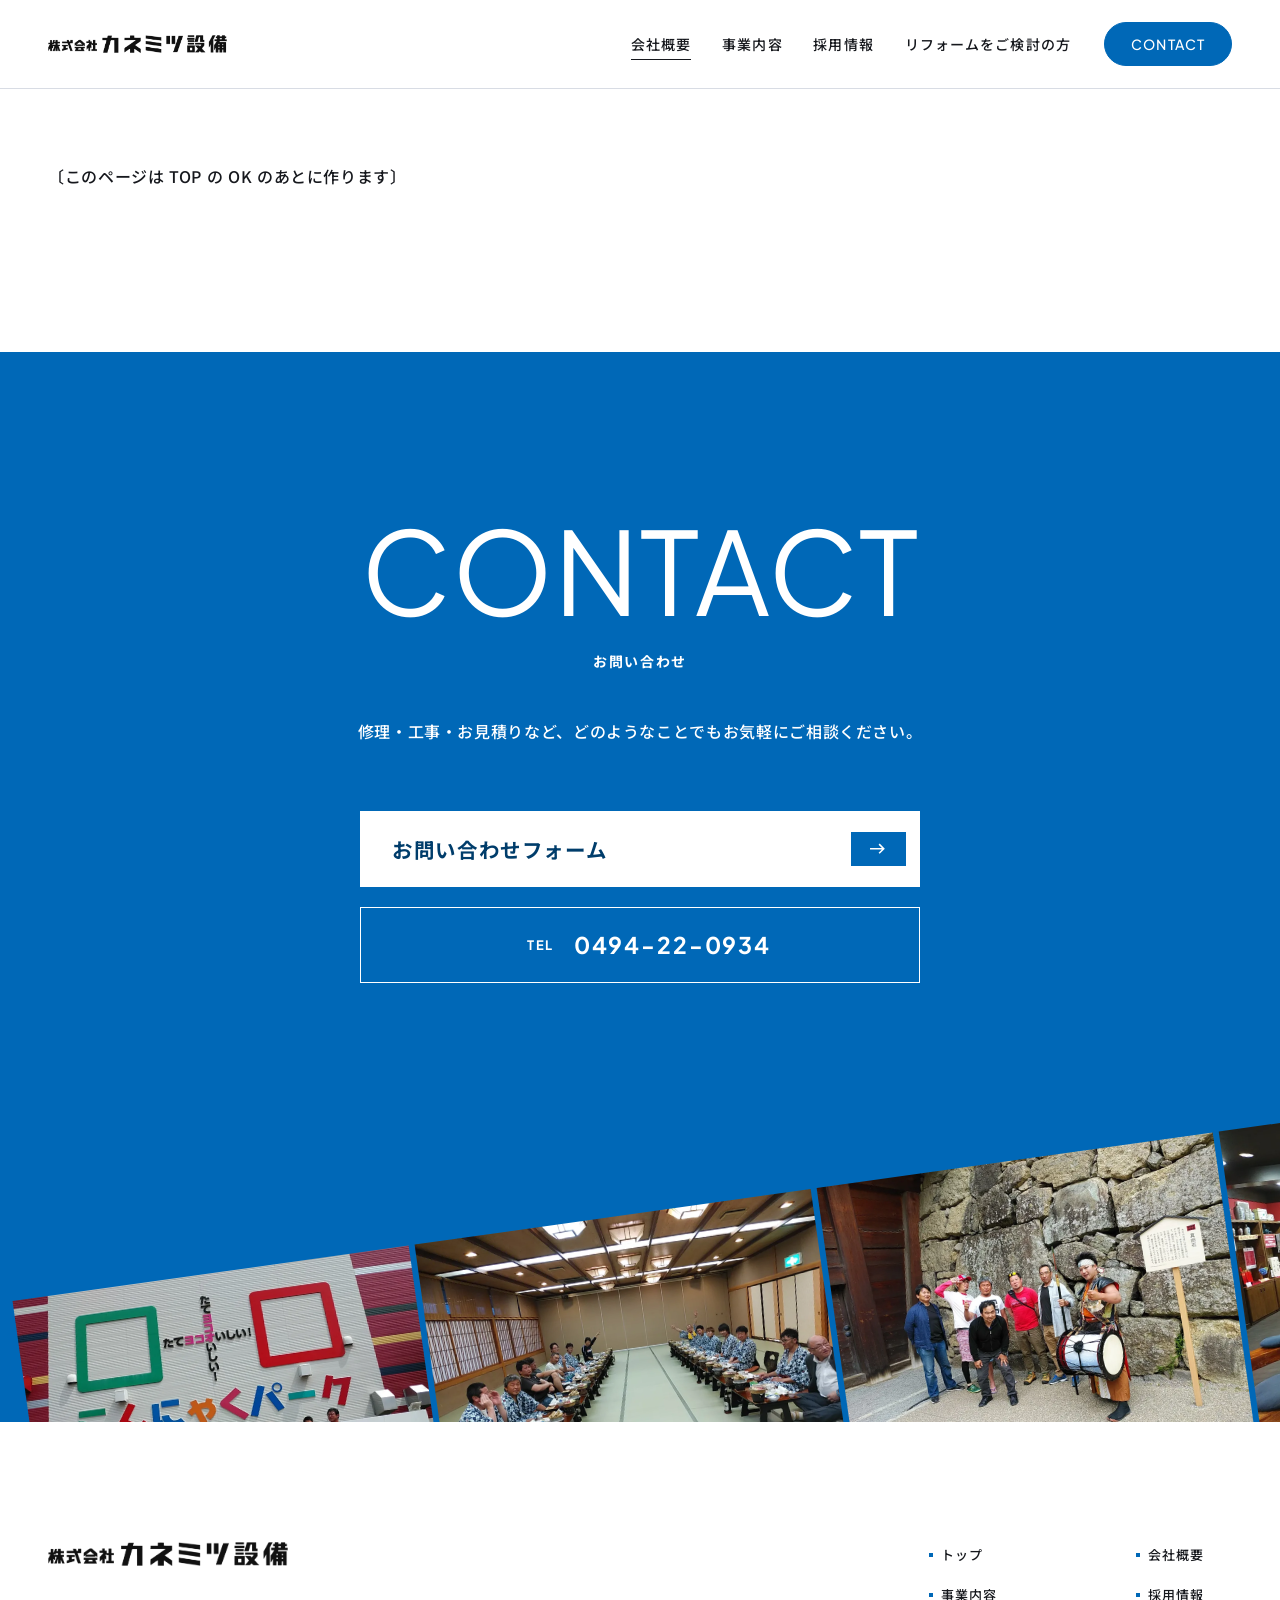
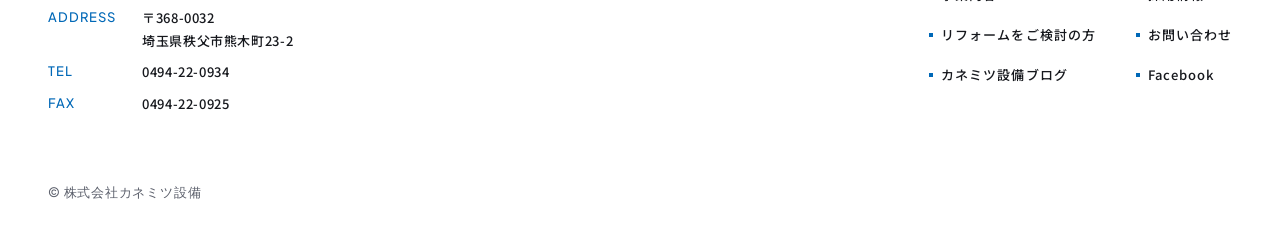
==== company/index.html @ a9a595d8 "表示を更新（2026-11-21）" ====
<!doctype html>
<html lang="ja">
<head>
<meta charset="utf-8">
<meta name="viewport" content="width=device-width, initial-scale=1">
<meta name="robots" content="noindex, nofollow">
<meta name="generator" content="SPINOVA HP kit v1.0 master">
<title>会社概要｜株式会社カネミツ設備</title>
<meta name="description" content="株式会社カネミツ設備の会社概要です。">
<meta property="og:type" content="article">
<meta property="og:site_name" content="株式会社カネミツ設備">
<meta property="og:title" content="会社概要｜株式会社カネミツ設備">
<meta property="og:description" content="株式会社カネミツ設備の会社概要です。">
<meta property="og:url" content="https://example-hp.pages.dev/company/">
<meta property="og:image" content="https://example-hp.pages.dev/assets/ogp.jpg?v=20261119a">
<meta property="og:image:width" content="1200">
<meta property="og:image:height" content="630">
<meta name="twitter:card" content="summary_large_image">
<meta name="twitter:image" content="https://example-hp.pages.dev/assets/ogp.jpg?v=20261119a">
<link rel="preconnect" href="https://fonts.googleapis.com">
<link rel="preconnect" href="https://fonts.gstatic.com" crossorigin>
<link href="https://fonts.googleapis.com/css2?family=Plus+Jakarta+Sans:wght@400;500;700&family=Krona+One&family=Noto+Sans+JP:wght@400;500;700;900&family=Shippori+Mincho+B1:wght@600;800&display=swap" rel="stylesheet">
<link rel="icon" href="../assets/favicon.ico?v=20261121182659" sizes="any">
<link rel="icon" href="../assets/favicon-32.png?v=20261121182659" type="image/png" sizes="32x32">
<link rel="apple-touch-icon" href="../assets/apple-touch-icon.png?v=20261121182659">
<link rel="stylesheet" href="../tokens.css?v=20261121182659">
<link rel="stylesheet" href="../base.css?v=20261121182659">
<link rel="stylesheet" href="../style.css?v=20261121182659">
</head>
<body class="is-sub is-sub--company">

<header class="header">
  <a class="logo" href="../" aria-label="株式会社カネミツ設備 トップへ">
    <img class="logo__w" src="../assets/logo_w.png?v=20261121182659" alt="" width="2502" height="243">
    <img class="logo__c" src="../assets/logo.png?v=20261121182659" alt="" width="2502" height="243">
  </a>
  <nav class="nav" aria-label="メインメニュー">
    <ul class="nav__list">
      <li><a href="../company/" aria-current="page">会社概要</a></li>
      <li><a href="../service/">事業内容</a></li>
      <li><a href="../recruit/">採用情報</a></li>
      <li><a href="../reform/">リフォームをご検討の方</a></li>
    </ul>
  </nav>
  <div class="header__acts">
    <a class="pill pill--line" href="../contact/">CONTACT</a>
    <button class="menu-btn" type="button" aria-expanded="false" aria-controls="drawer" aria-label="メニューを開く"><span></span><span></span></button>
  </div>
</header>

<div class="drawer" id="drawer">
  <ul class="drawer__list">
    <li style="--i:0"><a href="../"><span class="drawer__en" aria-hidden="true">TOP</span><span class="drawer__ja">トップ</span></a></li>
    <li style="--i:1"><a href="../company/" aria-current="page"><span class="drawer__en" aria-hidden="true">COMPANY</span><span class="drawer__ja">会社概要</span></a></li>
    <li style="--i:2"><a href="../service/"><span class="drawer__en" aria-hidden="true">BUSINESS</span><span class="drawer__ja">事業内容</span></a></li>
    <li style="--i:3"><a href="../recruit/"><span class="drawer__en" aria-hidden="true">RECRUIT</span><span class="drawer__ja">採用情報</span></a></li>
    <li style="--i:4"><a href="../reform/"><span class="drawer__en" aria-hidden="true">REFORM GUIDE</span><span class="drawer__ja">リフォームをご検討の方</span></a></li>
    <li style="--i:5"><a href="../contact/"><span class="drawer__en" aria-hidden="true">CONTACT</span><span class="drawer__ja">お問い合わせ</span></a></li>
  </ul>
  <a class="drawer__tel" href="tel:0494220934" style="--i:6"><span class="drawer__tel-label">お電話でのお問い合わせ</span><span class="drawer__tel-num nb">0494-22-0934</span></a>
</div>

<main>
    <section class="sec" data-todo data-page-todo><div class="wrap"><p>〔このページは TOP の OK のあとに作ります〕</p></div></section>

    <section class="ct" id="contact">
    <div class="wrap ct__in">
      <p class="ct__en" aria-hidden="true">CONTACT</p>
      <h2 class="ct__ja">お問い合わせ</h2>
      <p class="ct__lead">修理・工事・お見積りなど、<wbr>どのようなことでも<wbr>お気軽に<wbr>ご相談ください。</p>
      <div class="ct__btns">
        <a class="ct__main" href="../contact/">お問い合わせ<wbr>フォーム<span class="btn__arw"><svg viewBox="0 0 14 10" aria-hidden="true"><path d="M0 5h12M8 1l4 4-4 4" fill="none" stroke="currentColor" stroke-width="1.4"/></svg></span></a>
        <a class="ct__tel" href="tel:0494220934"><span class="ct__tel-label">TEL</span><span class="nb">0494-22-0934</span></a>
      </div>
    </div>
    <div class="ct__reel" aria-hidden="true" data-bleed>
      <div class="ct__track">
        <img src="../assets/life/l01.webp?v=20261121182659" alt="" width="1024" height="768" loading="lazy">
        <img src="../assets/life/l02.webp?v=20261121182659" alt="" width="1024" height="768" loading="lazy">
        <img src="../assets/life/l03.webp?v=20261121182659" alt="" width="1024" height="768" loading="lazy">
        <img src="../assets/life/l04.webp?v=20261121182659" alt="" width="1024" height="768" loading="lazy">
        <img src="../assets/life/l05.webp?v=20261121182659" alt="" width="1024" height="768" loading="lazy">
      </div>
    </div>
  </section>
  
</main>

<footer class="footer footer--w">
  <div class="wrap footer__top">
    <div class="footer__co">
      <a class="footer__logo" href="../" aria-label="株式会社カネミツ設備 トップへ"><img src="../assets/logo.png?v=20261121182659" alt="" width="2502" height="243" loading="lazy"></a>
      <dl class="footer__info">
        <dt>ADDRESS</dt><dd><span class="nb">〒368-0032</span><br>埼玉県秩父市熊木町23-2</dd>
        <dt>TEL</dt><dd><a class="nb" href="tel:0494220934">0494-22-0934</a></dd>
        <dt>FAX</dt><dd><span class="nb">0494-22-0925</span></dd>
      </dl>
    </div>
    <ul class="footer__nav">
      <li><a href="../">トップ</a></li>
      <li><a href="../company/">会社概要</a></li>
      <li><a href="../service/">事業内容</a></li>
      <li><a href="../recruit/">採用情報</a></li>
      <li><a href="../reform/">リフォームをご検討の方</a></li>
      <li><a href="../contact/">お問い合わせ</a></li>
      <li><a href="https://kanemitusetubi.seesaa.net/" target="_blank" rel="noopener">カネミツ設備ブログ</a></li>
      <li><a href="https://www.facebook.com/kanemitusetubi/about?tab=page_info" target="_blank" rel="noopener">Facebook</a></li>
    </ul>
  </div>
  <div class="wrap footer__end">
    <p class="footer__copy">© 株式会社カネミツ設備</p>
  </div>
</footer>

<script src="../site.js?v=20261121182659"></script>
</body>
</html>
---- tokens.css ----
:root {
  
  --c-base: #ffffff;
  --c-sub: #0068b7;
  --c-sub-deep: #00589c;
  --c-sub-ink: #003d6b;
  --c-sub-ghost: rgba(255, 255, 255, 0.16);
  --c-accent: #00a6c8;
  --c-pale: #eef4f9;
  --c-ink: #16181d;
  --c-ink-soft: #5b5f6b;
  --c-line: #d8dce4;
  --c-dark: #0b0f14;
  --c-dark-text: #ffffff;
  --c-dark-soft: rgba(255, 255, 255, 0.8);
  --c-dark-ghost: rgba(255, 255, 255, 0.14);
  --c-on-photo: #ffffff;
  --c-on-photo-soft: rgba(255, 255, 255, 0.92);
  --c-grain: rgba(255, 255, 255, 0.05);
  --c-grain-d: rgba(0, 40, 80, 0.07);
  --c-pipe: rgba(255, 255, 255, 0.75);
  --c-tint: rgba(0, 104, 183, 0.35);
  --c-shade-s: rgba(8, 14, 36, 0.22);
  --c-shade: rgba(8, 14, 36, 0.62);
  --c-shade-0: rgba(8, 14, 36, 0);
  --c-shade-side: rgba(12, 26, 69, 0.86);
  --c-ph-1: #c9d1df;
  --c-ph-2: #8e9bb3;

  
  --ff-body: "Noto Sans JP", "Hiragino Sans", "Hiragino Kaku Gothic ProN", "Yu Gothic", sans-serif;
  --ff-en: "Plus Jakarta Sans", "Helvetica Neue", Arial, sans-serif;
  --ff-geo: "Krona One", "Plus Jakarta Sans", sans-serif;
  --ff-min: "Shippori Mincho B1", "Hiragino Mincho ProN", "Yu Mincho", serif;

  
  --fs-body: 15px;
  --fw-body: 500;
  --lh-body: 2;
  --ls-body: 0.04em;
  --fs-small: 13px;
  --fs-label: 14px;
  --fs-nav: 14px;
  --fs-input: 16px;
  --fs-lead: clamp(22px, 2.8vw, 42px);
  --lh-lead: 1.55;
  --fs-head: clamp(20px, 2.2vw, 30px);
  --fs-hd: clamp(28px, 3.6vw, 52px);
  --fs-msg: clamp(16px, 1.6vw, 22px);
  --lh-head: 1.6;
  --fs-en-l: clamp(40px, 6.4vw, 112px);
  --lh-en: 0.9;
  --ls-en: -0.04em;

  
  --sp-1: 8px;
  --sp-p: 16px;
  --sp-b: 32px;
  --sp-g: 48px;
  --sp-s: 80px;
  --sec-y: 96px;
  --gutter: 20px;
  --frame: 10px;
  --wrap: 1200px;
  --radius: 0px;

  
  --header-h: 64px;
  --btn-arw: 40px;
  --label-col: 7em;
  --reel-h: min(300px, 40vw);

  
  --ease: cubic-bezier(0.22, 1, 0.36, 1);
  --dur-rv: 0.9s;
}
@media (min-width: 960px) {
  :root {
    --fs-body: 16px;
    --sp-p: 20px;
    --sp-b: 40px;
    --sp-g: 64px;
    --sp-s: 120px;
    --sec-y: 160px;
    --gutter: 48px;
    --frame: 16px;
    --header-h: 88px;
    --btn-arw: 46px;
  }
}
@media (min-width: 1600px) {
  :root { --fs-body: 17px; --wrap: 1400px; --sp-s: 140px; --sec-y: 190px; }
}
---- base.css ----
*, *::before, *::after { box-sizing: border-box; }
html { -webkit-text-size-adjust: 100%; scroll-padding-top: var(--header-h); }
body {
  margin: 0;
  background: var(--c-base);
  color: var(--c-ink);
  font-family: var(--ff-body);
  font-size: var(--fs-body);
  font-weight: var(--fw-body);
  line-height: var(--lh-body);
  letter-spacing: var(--ls-body);
  line-break: strict;
  word-break: keep-all;
  overflow-wrap: anywhere;
  overflow-x: clip;
}
img, svg { display: block; max-width: 100%; height: auto; }
a { color: inherit; text-decoration: none; }
ul, ol, dl, dd, figure { margin: 0; padding: 0; list-style: none; }
h1, h2, h3, p { margin: 0; font-weight: inherit; }

.nb { white-space: nowrap; }
.cl { display: inline-block; max-width: 100%; }
.vh { position: absolute; width: 1px; height: 1px; overflow: hidden; clip-path: inset(50%); white-space: nowrap; }

.wrap { width: min(100% - var(--gutter) * 2, var(--wrap)); margin-inline: auto; }
.sec { position: relative; padding-block: var(--sec-y); }
.txt { display: grid; gap: var(--sp-p); }
.lead { font-family: var(--ff-min); font-weight: 600; font-size: var(--fs-lead); line-height: var(--lh-lead); letter-spacing: 0.06em; }
.head3 { font-size: var(--fs-head); line-height: var(--lh-head); font-weight: 700; letter-spacing: 0.06em; }

.ttl { display: grid; gap: var(--sp-p); }
.ttl__en {
  display: flex;
  flex-wrap: wrap;
  column-gap: 0.22em;
  font-family: var(--ff-en);
  font-weight: 800;
  font-size: var(--fs-en-l);
  line-height: var(--lh-en);
  letter-spacing: var(--ls-en);
}
.ttl__ja { display: flex; align-items: center; gap: 12px; font-size: var(--fs-label); font-weight: 500; letter-spacing: 0.12em; }
.ttl__ja::before { content: ""; width: 24px; height: 1px; background: currentColor; }

.mask { display: block; overflow: hidden; white-space: nowrap; padding: 0.14em 0.1em 0.08em; margin: -0.14em -0.1em -0.08em; }
.mask > span { display: block; transform: translateY(105%); transition: transform 1.1s var(--ease); }
.ttl__en.is-on .mask > span { transform: none; transition-delay: calc(var(--m, 0) * 0.1s); }

.btn {
  display: inline-flex;
  align-items: center;
  gap: 24px;
  padding: 6px 6px 6px 30px;
  border: 1px solid currentColor;
  border-radius: 999px;
  font-size: var(--fs-label);
  font-weight: 700;
  letter-spacing: 0.08em;
  transition: background-color 0.35s var(--ease), color 0.35s var(--ease), border-color 0.35s var(--ease);
}
.btn__arw {
  display: grid;
  place-items: center;
  width: var(--btn-arw);
  aspect-ratio: 1;
  border-radius: 50%;
  background: var(--c-sub);
  color: var(--c-base);
  transition: transform 0.35s var(--ease);
}
.btn__arw svg { width: 16px; }
.btn--w .btn__arw { background: var(--c-base); color: var(--c-sub); }
@media (hover: hover) {
  .btn:hover { background: var(--c-ink); color: var(--c-base); border-color: var(--c-ink); }
  .btn--w:hover { background: var(--c-base); color: var(--c-sub-deep); border-color: var(--c-base); }
  .btn:hover .btn__arw { transform: translateX(4px); }
}

.header {
  position: fixed;
  inset: 0 0 auto;
  z-index: 50;
  height: var(--header-h);
  display: flex;
  align-items: center;
  justify-content: space-between;
  padding-inline: var(--gutter);
  color: var(--c-on-photo);
  transition: background-color 0.4s var(--ease), color 0.4s var(--ease), box-shadow 0.4s var(--ease);
}
.header.is-scrolled { background: var(--c-base); color: var(--c-ink); box-shadow: 0 1px 0 var(--c-line); }
.logo { position: relative; display: block; width: clamp(150px, 14vw, 230px); }
.logo img { width: 100%; height: auto; transition: opacity 0.4s var(--ease); }
.logo__c { position: absolute; inset: 0; opacity: 0; }
.header.is-scrolled .logo__w { opacity: 0; }
.header.is-scrolled .logo__c { opacity: 1; }
.nav { display: none; }
.nav__list { display: flex; gap: clamp(24px, 2.4vw, 44px); font-size: var(--fs-nav); font-weight: 500; letter-spacing: 0.08em; white-space: nowrap; }
.nav__list a { position: relative; }
.nav__list a::after { content: ""; position: absolute; left: 0; right: 0; bottom: -6px; height: 1px; background: currentColor; transform: scaleX(0); transform-origin: right; transition: transform 0.4s var(--ease); }
.nav__list a[aria-current="page"]::after { transform: scaleX(1); }
@media (hover: hover) { .nav__list a:hover::after { transform: scaleX(1); transform-origin: left; } }
.header__acts { display: flex; align-items: center; gap: 10px; }
.pill {
  display: none;
  place-items: center;
  min-height: 44px;
  padding-inline: 26px;
  border-radius: 999px;
  background: var(--c-sub);
  color: var(--c-base);
  font-family: var(--ff-en);
  font-weight: 500;
  font-size: var(--fs-label);
  letter-spacing: 0.08em;
}
.menu-btn {
  display: grid;
  place-content: center;
  gap: 7px;
  width: 48px;
  aspect-ratio: 1;
  border: 0;
  border-radius: 50%;
  background: var(--c-sub);
  cursor: pointer;
}
.menu-btn span { display: block; width: 20px; height: 1.5px; background: var(--c-base); transition: transform 0.4s var(--ease); }
.menu-btn[aria-expanded="true"] span:first-child { transform: translateY(4.25px) rotate(45deg); }
.menu-btn[aria-expanded="true"] span:last-child { transform: translateY(-4.25px) rotate(-45deg); }
@media (min-width: 960px) {
  .nav { display: block; margin-left: auto; margin-right: clamp(28px, 2.6vw, 48px); }
  .pill { display: inline-grid; }
  .menu-btn { display: none; }
}

.drawer {
  position: fixed;
  inset: 0;
  z-index: 40;
  display: grid;
  align-content: center;
  gap: var(--sp-g);
  padding: calc(var(--header-h) + var(--sp-b)) var(--gutter) var(--sp-g);
  overflow: hidden auto;
  background: var(--c-sub);
  color: var(--c-base);
  clip-path: circle(0 at calc(100% - var(--gutter) - 24px) calc(var(--header-h) / 2));
  visibility: hidden;
  transition: clip-path 0.6s cubic-bezier(0.7, 0, 0.3, 1), visibility 0s 0.6s;
}
.drawer.is-open { clip-path: circle(150% at calc(100% - var(--gutter) - 24px) calc(var(--header-h) / 2)); visibility: visible; transition: clip-path 0.7s cubic-bezier(0.7, 0, 0.3, 1); }
.drawer__list { display: grid; gap: var(--sp-p); }
.drawer__list a { display: grid; gap: 2px; }
.drawer__en { font-family: var(--ff-en); font-weight: 800; font-size: 34px; line-height: 1; letter-spacing: -0.03em; }
.drawer__ja { font-size: var(--fs-small); letter-spacing: 0.12em; opacity: 0.8; }
.drawer__tel { display: grid; gap: 2px; padding-top: var(--sp-b); border-top: 1px solid var(--c-sub-ghost); }
.drawer__tel-label { font-size: var(--fs-small); }
.drawer__tel-num { font-family: var(--ff-en); font-weight: 500; font-size: 26px; letter-spacing: 0.04em; }
.drawer li, .drawer__tel { opacity: 0; }
.drawer.is-open li, .drawer.is-open .drawer__tel { animation: drawer-in 0.7s var(--ease) calc(0.25s + var(--i, 0) * 0.06s) both; }
@keyframes drawer-in { from { opacity: 0; transform: translateY(24px); } to { opacity: 1; transform: none; } }
@media (min-width: 960px) { .drawer { display: none; } }
html.is-locked { overflow: hidden; }

.sub-hero { padding-top: calc(var(--header-h) + var(--sp-s)); padding-bottom: var(--sp-g); }
.sub-hero + .sec { padding-top: var(--sp-g); }
.sub-hero__head { display: grid; gap: var(--sp-b); }
.crumb { display: flex; flex-wrap: wrap; gap: 0 12px; font-size: var(--fs-small); color: var(--c-ink-soft); }
.crumb li + li::before { content: "/"; margin-right: 12px; }

.info { display: grid; grid-template-columns: var(--label-col) 1fr; border-top: 1px solid var(--c-line); }
.info dt, .info dd { padding-block: var(--sp-p); border-bottom: 1px solid var(--c-line); }
.info dt { font-weight: 700; letter-spacing: 0.08em; }
.info dd { padding-left: var(--sp-p); }
@media (max-width: 599px) {
  .info { grid-template-columns: 1fr; }
  .info dt { padding-bottom: 0; border-bottom: 0; }
  .info dd { padding-left: 0; padding-top: var(--sp-1); }
}

.form { display: grid; gap: var(--sp-b); }
.field { display: grid; gap: var(--sp-1); }
.field__label { display: flex; align-items: center; gap: 10px; font-weight: 700; letter-spacing: 0.06em; }
.field__req { padding: 2px 8px; border-radius: 4px; background: var(--c-sub); color: var(--c-base); font-size: var(--fs-small); font-weight: 500; line-height: 1.6; }
.field__input {
  width: 100%;
  min-height: 52px;
  padding: 12px 16px;
  border: 1px solid var(--c-line);
  border-radius: 8px;
  background: var(--c-base);
  color: var(--c-ink);
  font: inherit;
  font-size: var(--fs-input);
}
textarea.field__input { min-height: 200px; resize: vertical; }

select.field__input {
  appearance: none;
  padding-right: 48px;
  background-image: linear-gradient(45deg, transparent 50%, currentColor 50%), linear-gradient(135deg, currentColor 50%, transparent 50%);
  background-position: calc(100% - 26px) 50%, calc(100% - 20px) 50%;
  background-size: 6px 6px;
  background-repeat: no-repeat;
}
.form__agree { display: flex; align-items: center; justify-content: center; gap: 10px; }
.form__send { justify-self: center; min-width: min(100%, 320px); justify-content: space-between; cursor: pointer; background: transparent; font: inherit; color: inherit; }

.footer { position: relative; overflow: hidden; background: var(--c-dark); color: var(--c-dark-text); padding-top: var(--sp-s); font-size: var(--fs-small); }
.footer__top { display: grid; gap: var(--sp-g); padding-bottom: var(--sp-g); border-bottom: 1px solid var(--c-dark-ghost); }
.footer__co { display: grid; gap: var(--sp-b); }
.footer__logo { display: block; width: min(240px, 70%); }
.footer__info { display: grid; grid-template-columns: 6em 1fr; gap: 8px 16px; line-height: 1.8; }
.footer__info dt { font-family: var(--ff-en); font-weight: 500; letter-spacing: 0.08em; color: var(--c-dark-soft); }
.footer__nav { display: grid; grid-template-columns: repeat(2, max-content); gap: 14px 40px; font-weight: 500; letter-spacing: 0.08em; }
.footer__copy { padding-block: var(--sp-b); font-family: var(--ff-en); color: var(--c-dark-soft); letter-spacing: 0.06em; }
@media (min-width: 960px) {
  .footer__top { grid-template-columns: 1fr auto; align-items: start; }
  .footer__nav { grid-template-columns: repeat(3, max-content); }
}

.rv { opacity: 0; transform: translateY(28px); transition: opacity var(--dur-rv) var(--ease), transform var(--dur-rv) var(--ease); }
.rv.is-on { opacity: 1; transform: none; transition-delay: var(--rv-delay, 0s); }

@media (prefers-reduced-motion: reduce) {
  *, *::before, *::after { animation-duration: 0.01ms !important; animation-iteration-count: 1 !important; transition-duration: 0.01ms !important; }
}
---- style.css ----
.about__photo, .media__img, .company__photo, .duo__photo, .row__img { overflow: hidden; background: var(--c-ph-1); }
.about__photo, .media__img, .company__photo, .row__img { position: relative; }
.fv__photo img, .about__photo img, .media__img img, .company__photo img, .duo__photo img, .row__img img { width: 100%; height: 100%; object-fit: cover; }

.fv { position: relative; overflow: hidden; height: max(100svh, 640px); background-color: var(--c-sub); background-image: radial-gradient(var(--c-grain) 1px, transparent 1px), radial-gradient(var(--c-grain-d) 1px, transparent 1px); background-size: 3px 3px, 5px 5px; background-position: 0 0, 1px 2px; color: var(--c-base); }
.fv__photo { position: absolute; left: -4vw; top: -3vw; width: 86vw; height: min(57vw, 96%); overflow: hidden; rotate: 6deg; transform-origin: 0 0; background: var(--c-pale); animation: fv-in 1.1s var(--ease) both; }
@keyframes fv-in { from { clip-path: inset(0 100% 0 0); } to { clip-path: inset(0 0 0 0); } }
.fv__img { position: absolute; inset: -4% -4% -4% -4%; width: 108%; height: 108%; object-fit: cover; opacity: 0; transition: opacity 0.15s linear; }
.fv__img.is-on { opacity: 1; animation: fv-zoom 4.2s linear both; }
@keyframes fv-zoom { from { scale: 1.06; } to { scale: 1; } }
.fv__guide { position: absolute; left: var(--gx, 55%); top: var(--gy, 32%); width: 17%; aspect-ratio: 1.1; translate: -50% -50%; rotate: -6deg; z-index: 2; animation: fv-guide 4s var(--ease) infinite; }
.fv__guide i { position: absolute; width: 22%; aspect-ratio: 1; border: 0 solid var(--c-base); }
.fv__guide i:nth-child(1) { left: 0; top: 0; border-width: 4px 0 0 4px; }
.fv__guide i:nth-child(2) { right: 0; top: 0; border-width: 4px 4px 0 0; }
.fv__guide i:nth-child(3) { left: 0; bottom: 0; border-width: 0 0 4px 4px; }
.fv__guide i:nth-child(4) { right: 0; bottom: 0; border-width: 0 4px 4px 0; }
@keyframes fv-guide { 0% { scale: 1.25; opacity: 0; } 18% { scale: 1; opacity: 1; } 80% { scale: 1; opacity: 1; } 100% { scale: 0.9; opacity: 0; } }
.fv__photo::before { content: ""; position: absolute; left: 0; right: 0; top: 0; height: calc(var(--header-h) * 2.2); z-index: 1; rotate: -6deg; transform-origin: 0 0; background: linear-gradient(180deg, var(--c-shade) 0%, var(--c-shade-0) 100%); }
.fv__flash { position: absolute; inset: 0; z-index: 3; background: var(--c-base); opacity: 0; pointer-events: none; }
.fv__flash.is-on { animation: fv-flash 0.45s linear; }
@keyframes fv-flash { 0% { opacity: 0; } 30% { opacity: 0.9; } 100% { opacity: 0; } }
.fv__cards { position: absolute; inset: 0; z-index: 4; pointer-events: none; }
.fv__card { position: absolute; display: block; padding: 0.8vw 0.8vw 3vw; background: var(--c-base); box-shadow: 0 6px 18px var(--c-shade-s); rotate: 6deg; animation: fv-card 0.9s var(--ease) both; }
.fv__card-ph { position: relative; display: block; aspect-ratio: 1 / 0.92; overflow: hidden; background: var(--c-pale); }
.fv__sub { position: absolute; inset: 0; width: 100%; height: 100%; object-fit: cover; opacity: 0; transition: opacity 0.15s linear; }
.fv__sub.is-on { opacity: 1; }
.fv__card--1 { left: 81vw; top: 8vw; width: 15.5vw; animation-delay: 0.45s; }
.fv__card--2 { left: 86vw; top: 20.5vw; width: 18vw; animation-delay: 0.6s; }
.fv__card--3 { left: 76.5vw; top: 34vw; width: 23vw; animation-delay: 0.75s; }
.fv__card--3 .fv__card-ph::after { content: ""; position: absolute; inset: 0; background: var(--c-tint); mix-blend-mode: multiply; }
@keyframes fv-card { from { opacity: 0; translate: 24px -32px; } to { opacity: 1; translate: 0 0; } }
.fv__body { position: absolute; left: 5.3vw; top: min(38vw, calc(100svh - 230px)); z-index: 5; display: grid; gap: var(--sp-p); }
.fv__catch { max-width: 9.5em; font-weight: 700; font-size: clamp(30px, 4.4vw, 64px); line-height: 1.62; letter-spacing: 0.04em; color: var(--c-base); animation: fv-up 1s var(--ease) 0.5s both; }
.fv__catch-in { padding: 0.06em 0.32em 0.1em; background: var(--c-sub); -webkit-box-decoration-break: clone; box-decoration-break: clone; }
.fv__en { justify-self: start; padding: 0.15em 0.88em; background: var(--c-sub); font-family: var(--ff-en); font-weight: 400; font-size: clamp(14px, 1.6vw, 22px); letter-spacing: 0.02em; animation: fv-up 1s var(--ease) 0.65s both; }
@keyframes fv-up { from { opacity: 0; translate: 0 28px; } to { opacity: 1; translate: 0 0; } }

.fv__photo { z-index: 1; }
.fv__deco { position: absolute; inset: 0; z-index: 0; overflow: hidden; pointer-events: none; }
.fv__deco > span { position: absolute; inset: 0; }

.pipe i { position: absolute; overflow: hidden; background: var(--c-pipe); }
.pipe i::after { content: ""; position: absolute; background: linear-gradient(90deg, var(--c-shade-0), var(--c-accent), var(--c-base)); }
.pipe .p1 { left: 0; right: 0; top: 59.5vw; height: 4px; }
.pipe .p4 { left: 0; width: 46vw; top: 62.5vw; height: 4px; }
.pipe .p1::after, .pipe .p4::after { top: 0; bottom: 0; width: 18vw; animation: pipe-x 3.2s linear infinite; }
.pipe .p4::after { animation-delay: -1.4s; }
.pipe .p2 { left: 90vw; top: 6vw; width: 4px; height: 53.5vw; }
.pipe .p2::after { left: 0; right: 0; height: 14vw; background: linear-gradient(180deg, var(--c-shade-0), var(--c-accent), var(--c-base)); animation: pipe-y 3.2s linear 1.6s infinite; }
.pipe .p3 { left: 24vw; top: 59.5vw; bottom: 0; width: 4px; }
.pipe b { position: absolute; width: 22px; aspect-ratio: 1; translate: -9px -9px; border: 3px solid var(--c-base); background: var(--c-sub); }
.pipe .j3 { left: 46vw; top: 62.5vw; }
.pipe .j1 { left: 24vw; top: 59.5vw; }
.pipe .j2 { left: 90vw; top: 59.5vw; }
.pipe .j4 { left: 90vw; top: 6vw; }
@keyframes pipe-x { from { translate: -18vw 0; } to { translate: 100vw 0; } }
@keyframes pipe-y { from { translate: 0 -14vw; } to { translate: 0 60vw; } }
@media (max-width: 959px) {
  .pipe .p1 { top: auto; bottom: 18vw; }
  .pipe .p2 { left: 94vw; top: 0; height: auto; bottom: 18vw; }
  .pipe .j4 { display: none; }
  .pipe .p3 { left: 70vw; top: auto; bottom: 0; height: 18vw; }
  .pipe .j1 { left: 70vw; top: auto; bottom: 18vw; translate: -9px 9px; }
  .pipe .j2 { left: 94vw; top: auto; bottom: 18vw; translate: -9px 9px; }
}
@media (min-width: 960px) {
  .fv { height: max(100svh, 64vw); }
}
@media (max-width: 959px) {
  .fv { height: max(100svh, 640px, calc(170vw + 80px)); }
  .fv__photo { left: -14vw; top: -8vw; width: 118vw; height: 132vw; }
  .fv__img { object-position: var(--ox, 50%) 50%; }
  .fv__guide { width: 34%; }
  .fv__card { padding: 0 0 4vw; background: transparent; border: 5px solid var(--c-base); border-bottom-width: 0; box-shadow: none; }
  .fv__card::after { content: ""; position: absolute; left: -6px; right: -6px; bottom: 0; height: 16%; background: var(--c-base); }
  .fv__card-ph { visibility: hidden; }
  .fv__card--1 { left: 80vw; top: 108vw; width: 30vw; }
  .fv__card--2 { left: 93vw; top: 138vw; width: 26vw; }
  .fv__card--3 { display: none; }
  .fv__body { left: var(--gutter); right: var(--gutter); top: auto; bottom: calc(var(--sp-g) + 4vh); }
  .fv__catch { max-width: none; font-size: clamp(30px, 8.8vw, 42px); }
  .fv__catch-in { padding-inline: 0; }
  .fv__en { padding-inline: 0; }
}

.pill--line { background: transparent; border: 1px solid currentColor; color: inherit; }
.header.is-scrolled .pill--line { background: var(--c-sub); border-color: var(--c-sub); color: var(--c-base); }

.hd { display: grid; gap: var(--sp-p); justify-items: start; margin-bottom: var(--sp-g); }
.hd__en { display: flex; align-items: center; gap: 10px; font-family: var(--ff-en); font-weight: 500; font-size: var(--fs-label); letter-spacing: 0.08em; color: var(--c-sub); }
.hd__en::before { content: ""; width: 10px; height: 10px; background: var(--c-accent); }
.hd__box { display: inline-block; padding: 0.12em 0.4em 0.18em; border: 1px solid currentColor; font-weight: 500; font-size: var(--fs-hd); line-height: 1.35; letter-spacing: 0.04em; clip-path: inset(0 100% 0 0); transition: clip-path 1s var(--ease); }
.hd.is-on .hd__box { clip-path: inset(0 0 0 0); }
.hd--w { color: var(--c-base); }
.hd--w .hd__en { color: var(--c-base); }
.btn--sq, .btn--sq .btn__arw { border-radius: var(--radius); }
.btn--sq .btn__arw { width: calc(var(--btn-arw) * 1.2); aspect-ratio: 1.6; }
.btn--line { color: var(--c-base); }
.btn--fill-w { background: var(--c-base); border-color: var(--c-base); color: var(--c-sub); }
.btn--line .btn__arw { background: var(--c-base); color: var(--c-sub); }

.co { overflow: hidden; background: var(--c-sub); color: var(--c-base); }
.big-en { position: absolute; left: 50%; top: var(--sp-g); translate: -50% 0; font-family: var(--ff-en); font-weight: 400; font-size: clamp(80px, 15vw, 220px); line-height: 1; letter-spacing: -0.06em; white-space: nowrap; color: var(--c-sub-deep); pointer-events: none; }
.co__in { position: relative; display: grid; gap: var(--sp-b); padding-top: calc(var(--sp-s) * 0.8); }
.co .hd { margin-bottom: 0; }
.co__txt { display: grid; gap: var(--sp-b); justify-items: start; }
.co__body { font-size: var(--fs-msg); line-height: 2.1; }
@media (min-width: 960px) {
  .co__in { grid-template-columns: 1fr 1fr; align-items: start; }
}

.reel { overflow: hidden; background: var(--c-sub); padding-bottom: var(--sp-s); }
.reel__track { display: flex; gap: 4px; width: max-content; animation: reel 60s linear infinite; }
.reel__track img { height: var(--reel-h); width: auto; aspect-ratio: 4 / 3; object-fit: cover; }
@keyframes reel { to { translate: calc(-50% - 2px) 0; } }

.biz { background: var(--c-pale); }
.biz__grid { display: grid; gap: var(--sp-g); }
.biz__main { display: grid; gap: var(--sp-b); justify-items: start; }
.biz__photo { position: relative; width: calc(100% - 8px); aspect-ratio: 4 / 3; box-shadow: 8px 8px 0 var(--c-sub); }
.biz__photo img, .biz__sm img, .rf__photo img, .rec__kv img { width: 100%; height: 100%; object-fit: cover; }
.biz__side { display: grid; grid-template-columns: 1fr 1fr; gap: var(--sp-b); align-content: start; }
.biz__sm { aspect-ratio: 4 / 3; overflow: hidden; }
@media (min-width: 960px) {
  .biz__grid { grid-template-columns: 58fr 1px 34fr; column-gap: var(--sp-g); }
  .biz__grid::before { content: ""; grid-column: 2; grid-row: 1; border-left: 1px dashed var(--c-ink-soft); }
  .biz__main { grid-column: 1; grid-row: 1; }
  .biz__side { grid-column: 3; grid-row: 1; grid-template-columns: 1fr; }
}

.rec { background: var(--c-sub); color: var(--c-base); }
.rec__in { display: grid; gap: var(--sp-b); }
.rec__label { display: flex; align-items: center; gap: 10px; font-family: var(--ff-en); font-weight: 500; font-size: var(--fs-label); letter-spacing: 0.08em; }
.rec__label::before { content: ""; width: 10px; height: 10px; background: var(--c-accent); }
.rec__body { display: grid; justify-items: start; }
.rec__kv { width: 100%; aspect-ratio: 16 / 9; overflow: hidden; background: var(--c-dark); }
.rec__txt { display: grid; gap: var(--sp-b); justify-items: start; margin-top: var(--sp-b); max-width: 40em; }
@media (min-width: 960px) {
  .rec__in { grid-template-columns: 6em 1fr; column-gap: var(--sp-g); }
  .rec__label { writing-mode: vertical-rl; align-self: start; }
  .rec__kv { aspect-ratio: 1800 / 800; }
}

.rf { background: var(--c-pale); }
.rf__card { display: grid; background: var(--c-base); }
.rf__photo { position: relative; aspect-ratio: 16 / 10; overflow: hidden; }
.rf__txt { display: grid; gap: var(--sp-b); justify-items: start; align-content: center; padding: var(--sp-b) var(--gutter); }
@media (min-width: 960px) {
  .rf__card { grid-template-columns: 5fr 7fr; }
  .rf__photo { aspect-ratio: auto; }
  .rf__photo img { position: absolute; inset: 0; }
  .rf__txt { padding: var(--sp-g); }
}

.ct { position: relative; overflow: hidden; background: var(--c-sub); color: var(--c-base); padding-top: var(--sec-y); }
.ct__in { position: relative; z-index: 1; display: grid; justify-items: center; text-align: center; }
.ct__en { font-family: var(--ff-en); font-weight: 400; font-size: clamp(56px, 9vw, 120px); line-height: 1; letter-spacing: 0.01em; }
.ct__ja { margin-top: var(--sp-p); font-weight: 700; font-size: var(--fs-label); letter-spacing: 0.12em; }
.ct__lead { margin-top: var(--sp-b); }
.ct__btns { display: grid; gap: var(--sp-p); width: min(100%, 560px); margin-top: var(--sp-g); }
.ct__main, .ct__tel { display: flex; align-items: center; gap: var(--sp-p); padding: 14px 14px 14px 32px; font-weight: 700; letter-spacing: 0.08em; }
.ct__main { justify-content: space-between; background: var(--c-base); color: var(--c-sub-ink); font-size: clamp(17px, 1.6vw, 22px); min-height: 76px; }
.ct__main .btn__arw { border-radius: var(--radius); aspect-ratio: 1.6; width: calc(var(--btn-arw) * 1.2); }
.ct__tel { border: 1px solid var(--c-base); justify-content: center; font-family: var(--ff-en); font-size: clamp(18px, 1.8vw, 24px); }
.ct__tel-label { font-size: var(--fs-small); letter-spacing: 0.12em; }
.ct__reel { margin-top: var(--sp-g); height: calc(var(--reel-h) * 1.25); }
.ct__track { display: flex; gap: 6px; width: max-content; padding-top: calc(var(--reel-h) * 0.3); rotate: -8deg; transform-origin: 0 0; translate: 0 calc(var(--reel-h) * 0.55); animation: reel 70s linear infinite; }
.ct__track img { height: var(--reel-h); width: auto; aspect-ratio: 4 / 3; object-fit: cover; }

.footer--w { background: var(--c-base); color: var(--c-ink); }
.footer--w .footer__top { border-bottom: 0; }
.footer--w .footer__info dt { color: var(--c-sub); }
.footer--w .footer__nav li { display: flex; align-items: center; gap: 8px; }
.footer--w .footer__nav li::before { content: ""; width: 4px; height: 4px; background: var(--c-sub); }
.footer__end { display: grid; gap: var(--sp-b); padding-bottom: var(--sp-b); }
.footer--w .footer__copy { padding-block: 0; color: var(--c-ink-soft); }
@media (min-width: 960px) {
  .footer__end { grid-template-columns: 1fr auto; align-items: end; }
  .footer--w .footer__nav { grid-template-columns: repeat(2, max-content); }
}

.cards { display: grid; gap: var(--sp-b); }
.card { display: grid; gap: var(--sp-p); padding: var(--sp-b); border-radius: var(--radius); background: var(--c-sub-ink); color: var(--c-base); }
.card__no { font-family: var(--ff-en); font-weight: 800; font-size: 48px; line-height: 1; color: var(--c-accent); }
@media (min-width: 960px) { .cards { grid-template-columns: repeat(3, 1fr); } }

.rows { display: grid; gap: var(--sp-s); }
.row { display: grid; gap: var(--sp-b); }
.row__img { aspect-ratio: 3 / 2; border-radius: var(--radius); }
.row__txt { display: grid; gap: var(--sp-p); align-content: center; }
@media (min-width: 960px) {
  .row { grid-template-columns: 1fr 1fr; column-gap: var(--sp-s); }
  .row:nth-child(even) .row__img { order: 2; }
}

.contact__in { display: grid; gap: var(--sp-g); max-width: 760px; }
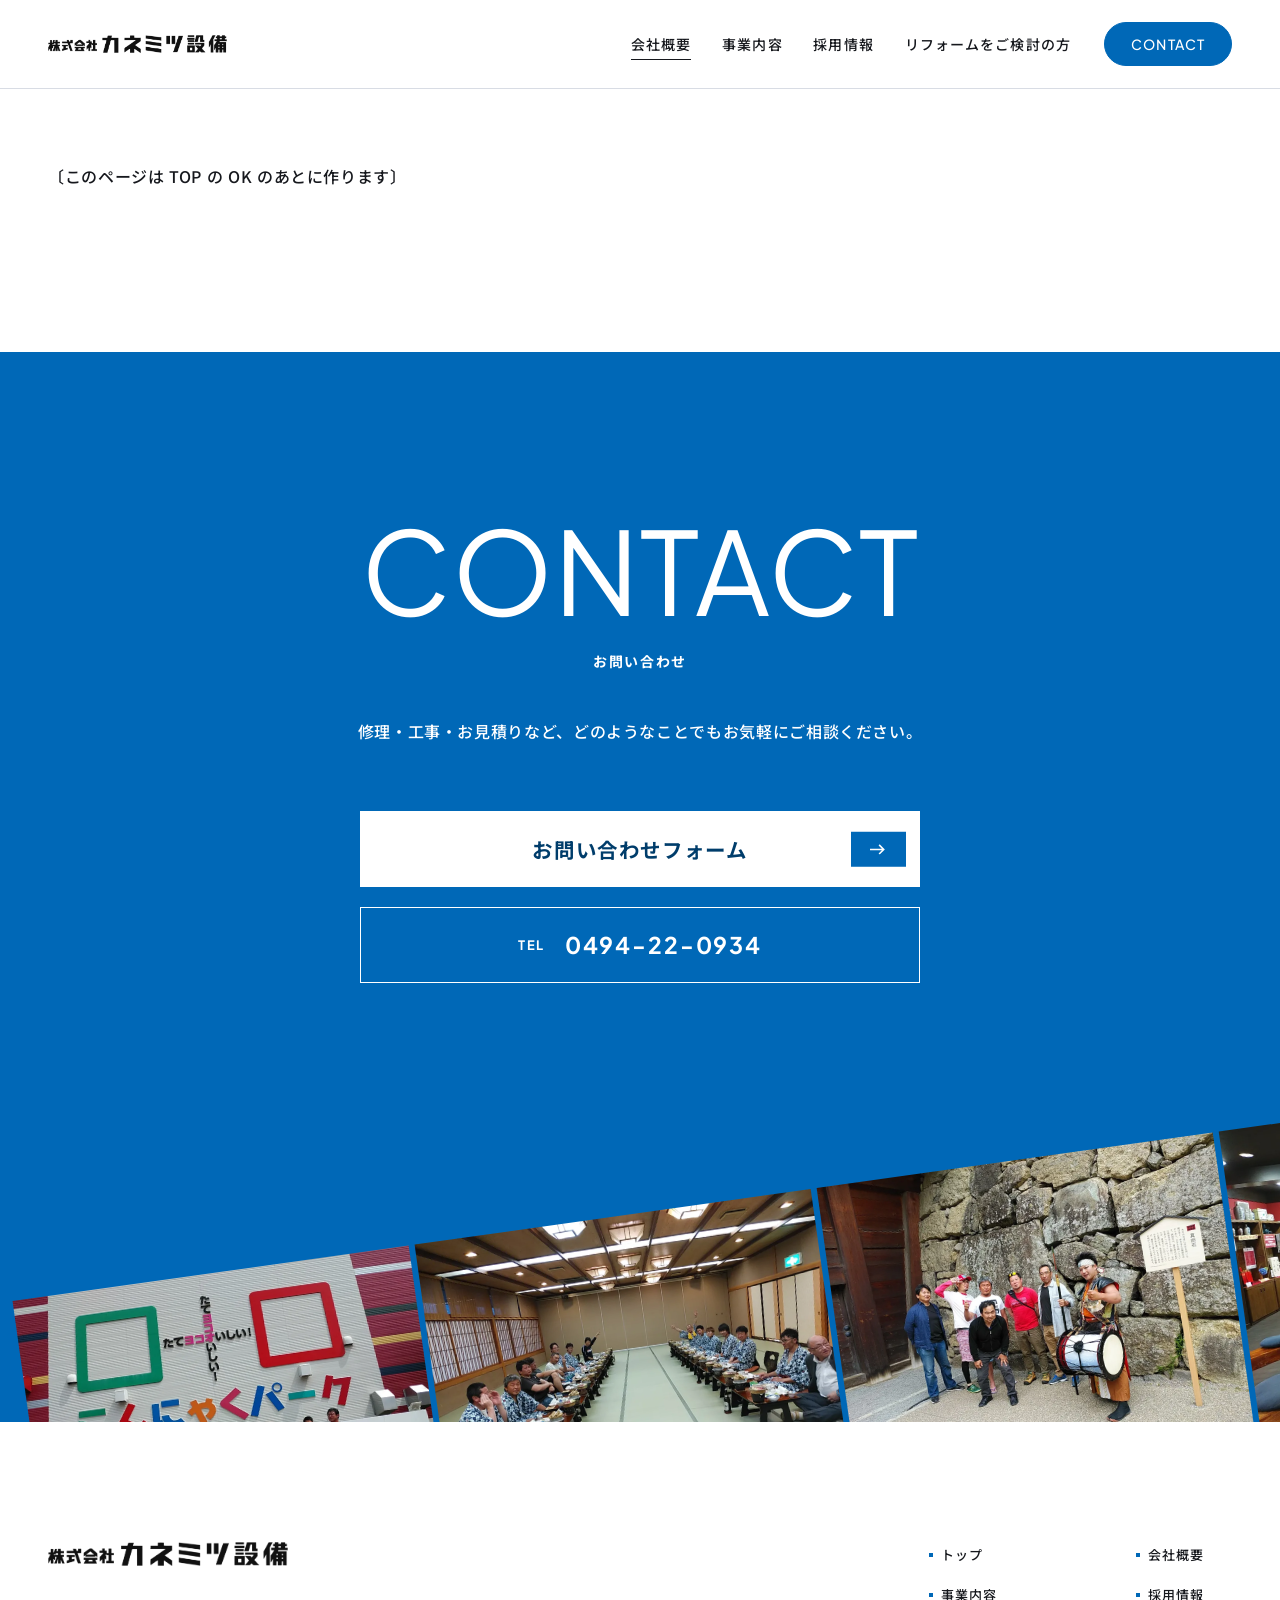
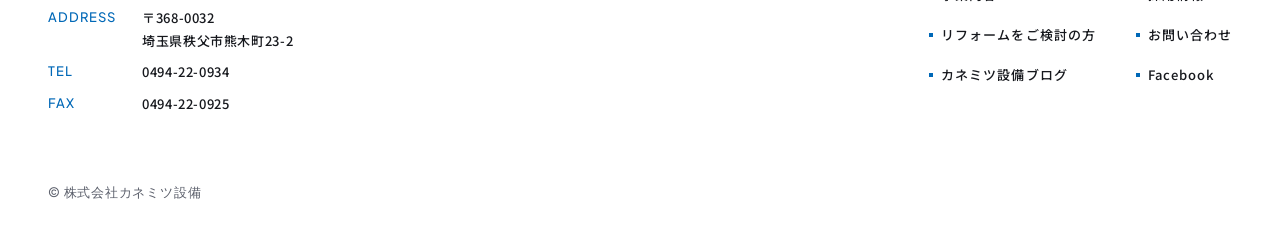
==== commit b9521280: "表示を更新（2026-11-21）" ====
--- a/company/index.html
+++ b/company/index.html
@@ -20,19 +20,19 @@
 <link rel="preconnect" href="https://fonts.googleapis.com">
 <link rel="preconnect" href="https://fonts.gstatic.com" crossorigin>
 <link href="https://fonts.googleapis.com/css2?family=Plus+Jakarta+Sans:wght@400;500;700&family=Krona+One&family=Noto+Sans+JP:wght@400;500;700;900&family=Shippori+Mincho+B1:wght@600;800&display=swap" rel="stylesheet">
-<link rel="icon" href="../assets/favicon.ico?v=20261121182659" sizes="any">
-<link rel="icon" href="../assets/favicon-32.png?v=20261121182659" type="image/png" sizes="32x32">
-<link rel="apple-touch-icon" href="../assets/apple-touch-icon.png?v=20261121182659">
-<link rel="stylesheet" href="../tokens.css?v=20261121182659">
-<link rel="stylesheet" href="../base.css?v=20261121182659">
-<link rel="stylesheet" href="../style.css?v=20261121182659">
+<link rel="icon" href="../assets/favicon.ico?v=20261121194626" sizes="any">
+<link rel="icon" href="../assets/favicon-32.png?v=20261121194626" type="image/png" sizes="32x32">
+<link rel="apple-touch-icon" href="../assets/apple-touch-icon.png?v=20261121194626">
+<link rel="stylesheet" href="../tokens.css?v=20261121194626">
+<link rel="stylesheet" href="../base.css?v=20261121194626">
+<link rel="stylesheet" href="../style.css?v=20261121194626">
 </head>
 <body class="is-sub is-sub--company">
 
 <header class="header">
   <a class="logo" href="../" aria-label="株式会社カネミツ設備 トップへ">
-    <img class="logo__w" src="../assets/logo_w.png?v=20261121182659" alt="" width="2502" height="243">
-    <img class="logo__c" src="../assets/logo.png?v=20261121182659" alt="" width="2502" height="243">
+    <img class="logo__w" src="../assets/logo_w.png?v=20261121194626" alt="" width="2502" height="243">
+    <img class="logo__c" src="../assets/logo.png?v=20261121194626" alt="" width="2502" height="243">
   </a>
   <nav class="nav" aria-label="メインメニュー">
     <ul class="nav__list">
@@ -75,11 +75,11 @@
     </div>
     <div class="ct__reel" aria-hidden="true" data-bleed>
       <div class="ct__track">
-        <img src="../assets/life/l01.webp?v=20261121182659" alt="" width="1024" height="768" loading="lazy">
-        <img src="../assets/life/l02.webp?v=20261121182659" alt="" width="1024" height="768" loading="lazy">
-        <img src="../assets/life/l03.webp?v=20261121182659" alt="" width="1024" height="768" loading="lazy">
-        <img src="../assets/life/l04.webp?v=20261121182659" alt="" width="1024" height="768" loading="lazy">
-        <img src="../assets/life/l05.webp?v=20261121182659" alt="" width="1024" height="768" loading="lazy">
+        <img src="../assets/life/l01.webp?v=20261121194626" alt="" width="1024" height="768" loading="lazy">
+        <img src="../assets/life/l02.webp?v=20261121194626" alt="" width="1024" height="768" loading="lazy">
+        <img src="../assets/life/l03.webp?v=20261121194626" alt="" width="1024" height="768" loading="lazy">
+        <img src="../assets/life/l04.webp?v=20261121194626" alt="" width="1024" height="768" loading="lazy">
+        <img src="../assets/life/l05.webp?v=20261121194626" alt="" width="1024" height="768" loading="lazy">
       </div>
     </div>
   </section>
@@ -89,7 +89,7 @@
 <footer class="footer footer--w">
   <div class="wrap footer__top">
     <div class="footer__co">
-      <a class="footer__logo" href="../" aria-label="株式会社カネミツ設備 トップへ"><img src="../assets/logo.png?v=20261121182659" alt="" width="2502" height="243" loading="lazy"></a>
+      <a class="footer__logo" href="../" aria-label="株式会社カネミツ設備 トップへ"><img src="../assets/logo.png?v=20261121194626" alt="" width="2502" height="243" loading="lazy"></a>
       <dl class="footer__info">
         <dt>ADDRESS</dt><dd><span class="nb">〒368-0032</span><br>埼玉県秩父市熊木町23-2</dd>
         <dt>TEL</dt><dd><a class="nb" href="tel:0494220934">0494-22-0934</a></dd>
@@ -112,6 +112,6 @@
   </div>
 </footer>
 
-<script src="../site.js?v=20261121182659"></script>
+<script src="../site.js?v=20261121194626"></script>
 </body>
 </html>
--- a/style.css
+++ b/style.css
@@ -158,11 +158,11 @@
 .ct__ja { margin-top: var(--sp-p); font-weight: 700; font-size: var(--fs-label); letter-spacing: 0.12em; }
 .ct__lead { margin-top: var(--sp-b); }
 .ct__btns { display: grid; gap: var(--sp-p); width: min(100%, 560px); margin-top: var(--sp-g); }
-.ct__main, .ct__tel { display: flex; align-items: center; gap: var(--sp-p); padding: 14px 14px 14px 32px; font-weight: 700; letter-spacing: 0.08em; }
-.ct__main { justify-content: space-between; background: var(--c-base); color: var(--c-sub-ink); font-size: clamp(17px, 1.6vw, 22px); min-height: 76px; }
-.ct__main .btn__arw { border-radius: var(--radius); aspect-ratio: 1.6; width: calc(var(--btn-arw) * 1.2); }
-.ct__tel { border: 1px solid var(--c-base); justify-content: center; font-family: var(--ff-en); font-size: clamp(18px, 1.8vw, 24px); }
-.ct__tel-label { font-size: var(--fs-small); letter-spacing: 0.12em; }
+.ct__main, .ct__tel { position: relative; display: flex; align-items: center; justify-content: center; gap: var(--sp-p); min-height: 76px; padding: 14px; font-weight: 700; letter-spacing: 0.08em; text-align: center; }
+.ct__main { padding-inline: calc(var(--btn-arw) * 1.2 + 18px); background: var(--c-base); color: var(--c-sub-ink); font-size: clamp(17px, 1.6vw, 22px); }
+.ct__main .btn__arw { position: absolute; right: 14px; top: 50%; translate: 0 -50%; border-radius: var(--radius); aspect-ratio: 1.6; width: calc(var(--btn-arw) * 1.2); }
+.ct__tel { border: 1px solid var(--c-base); font-family: var(--ff-en); font-size: clamp(18px, 1.8vw, 24px); }
+.ct__tel-label { flex: none; font-size: var(--fs-small); letter-spacing: 0.12em; }
 .ct__reel { margin-top: var(--sp-g); height: calc(var(--reel-h) * 1.25); }
 .ct__track { display: flex; gap: 6px; width: max-content; padding-top: calc(var(--reel-h) * 0.3); rotate: -8deg; transform-origin: 0 0; translate: 0 calc(var(--reel-h) * 0.55); animation: reel 70s linear infinite; }
 .ct__track img { height: var(--reel-h); width: auto; aspect-ratio: 4 / 3; object-fit: cover; }
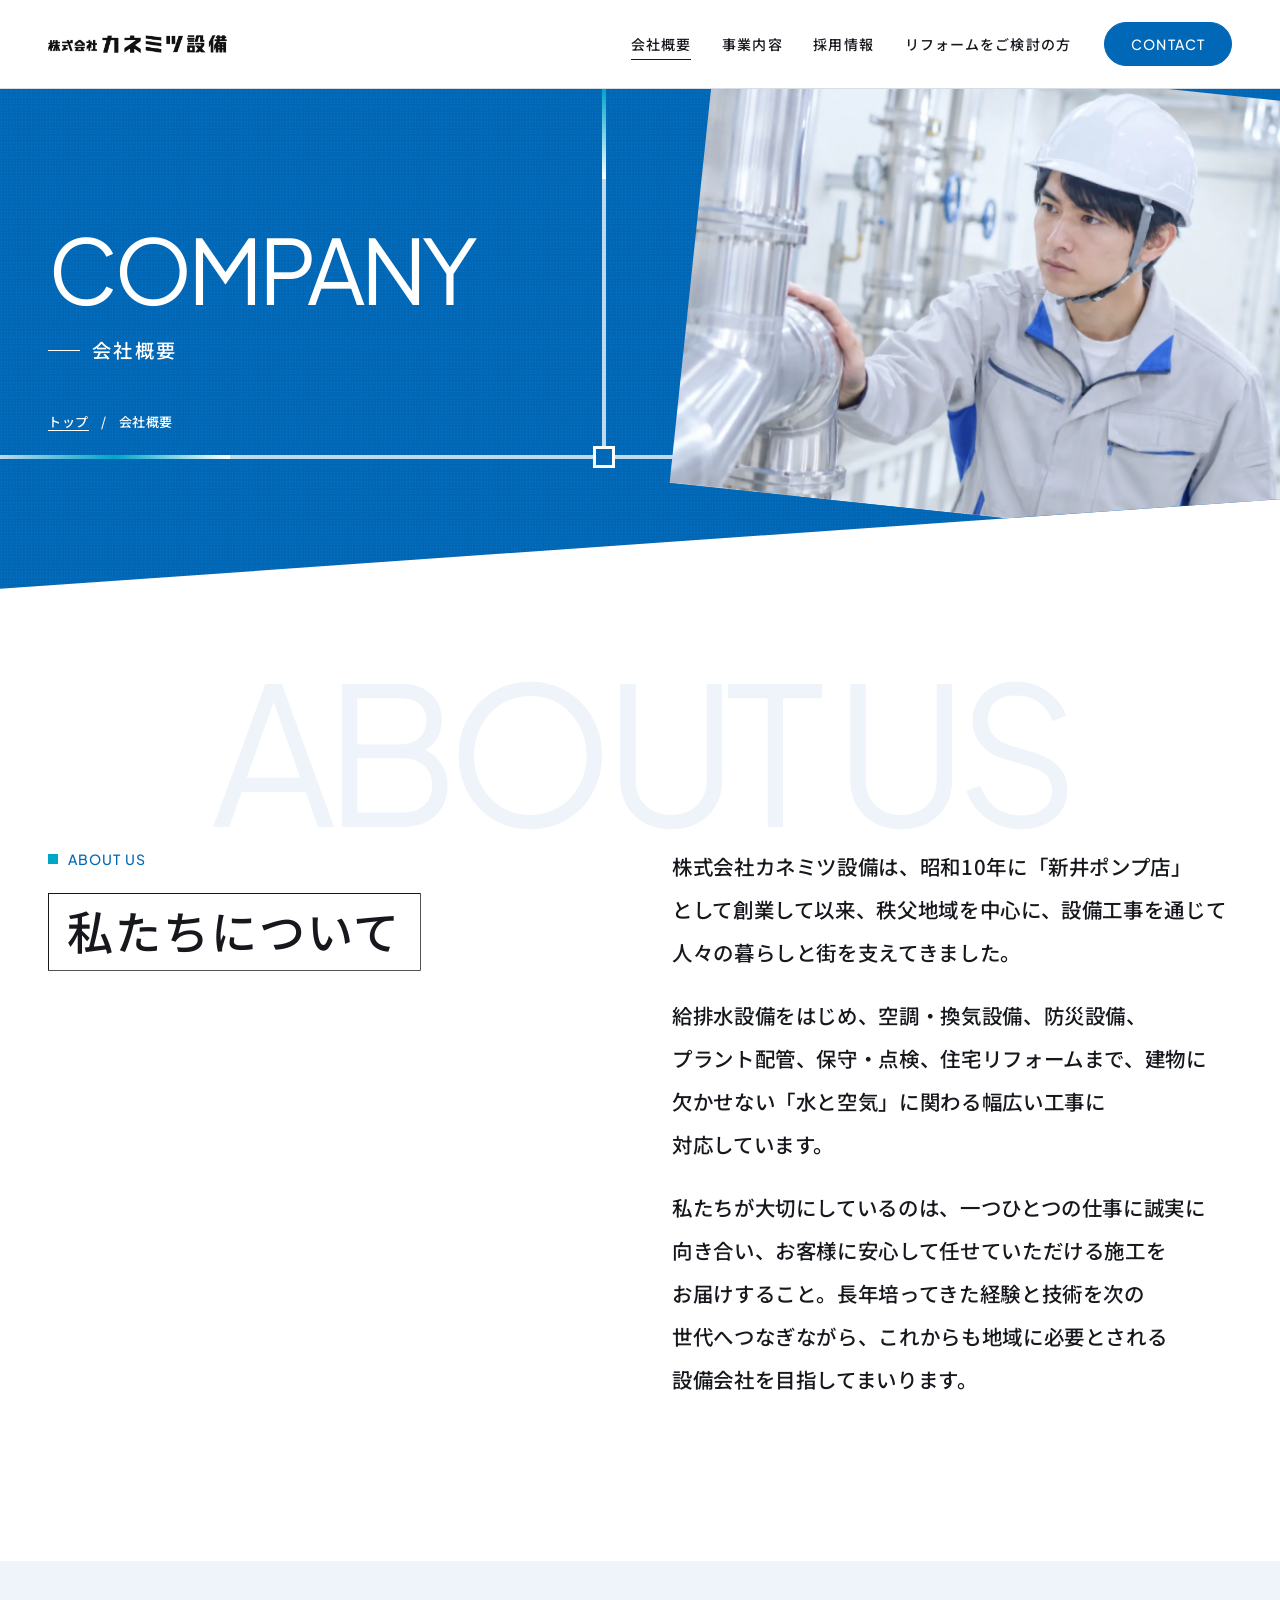
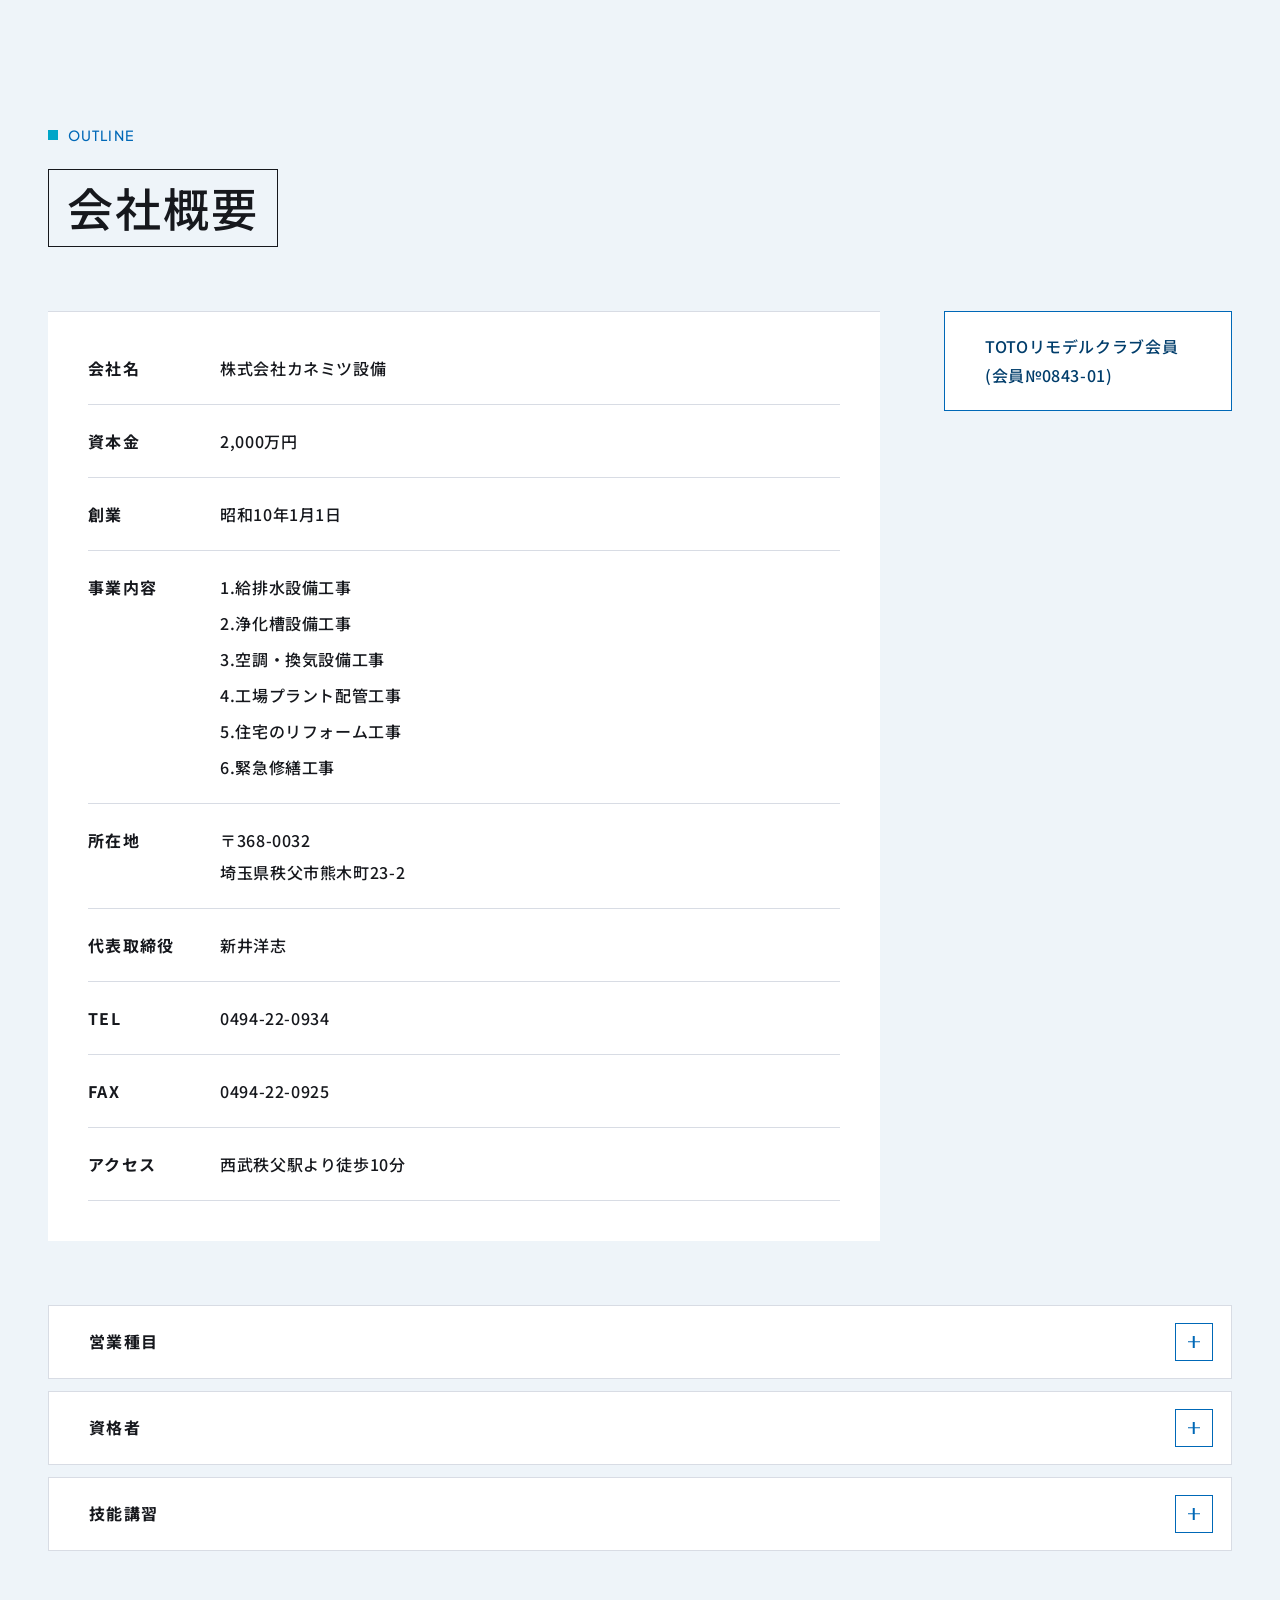
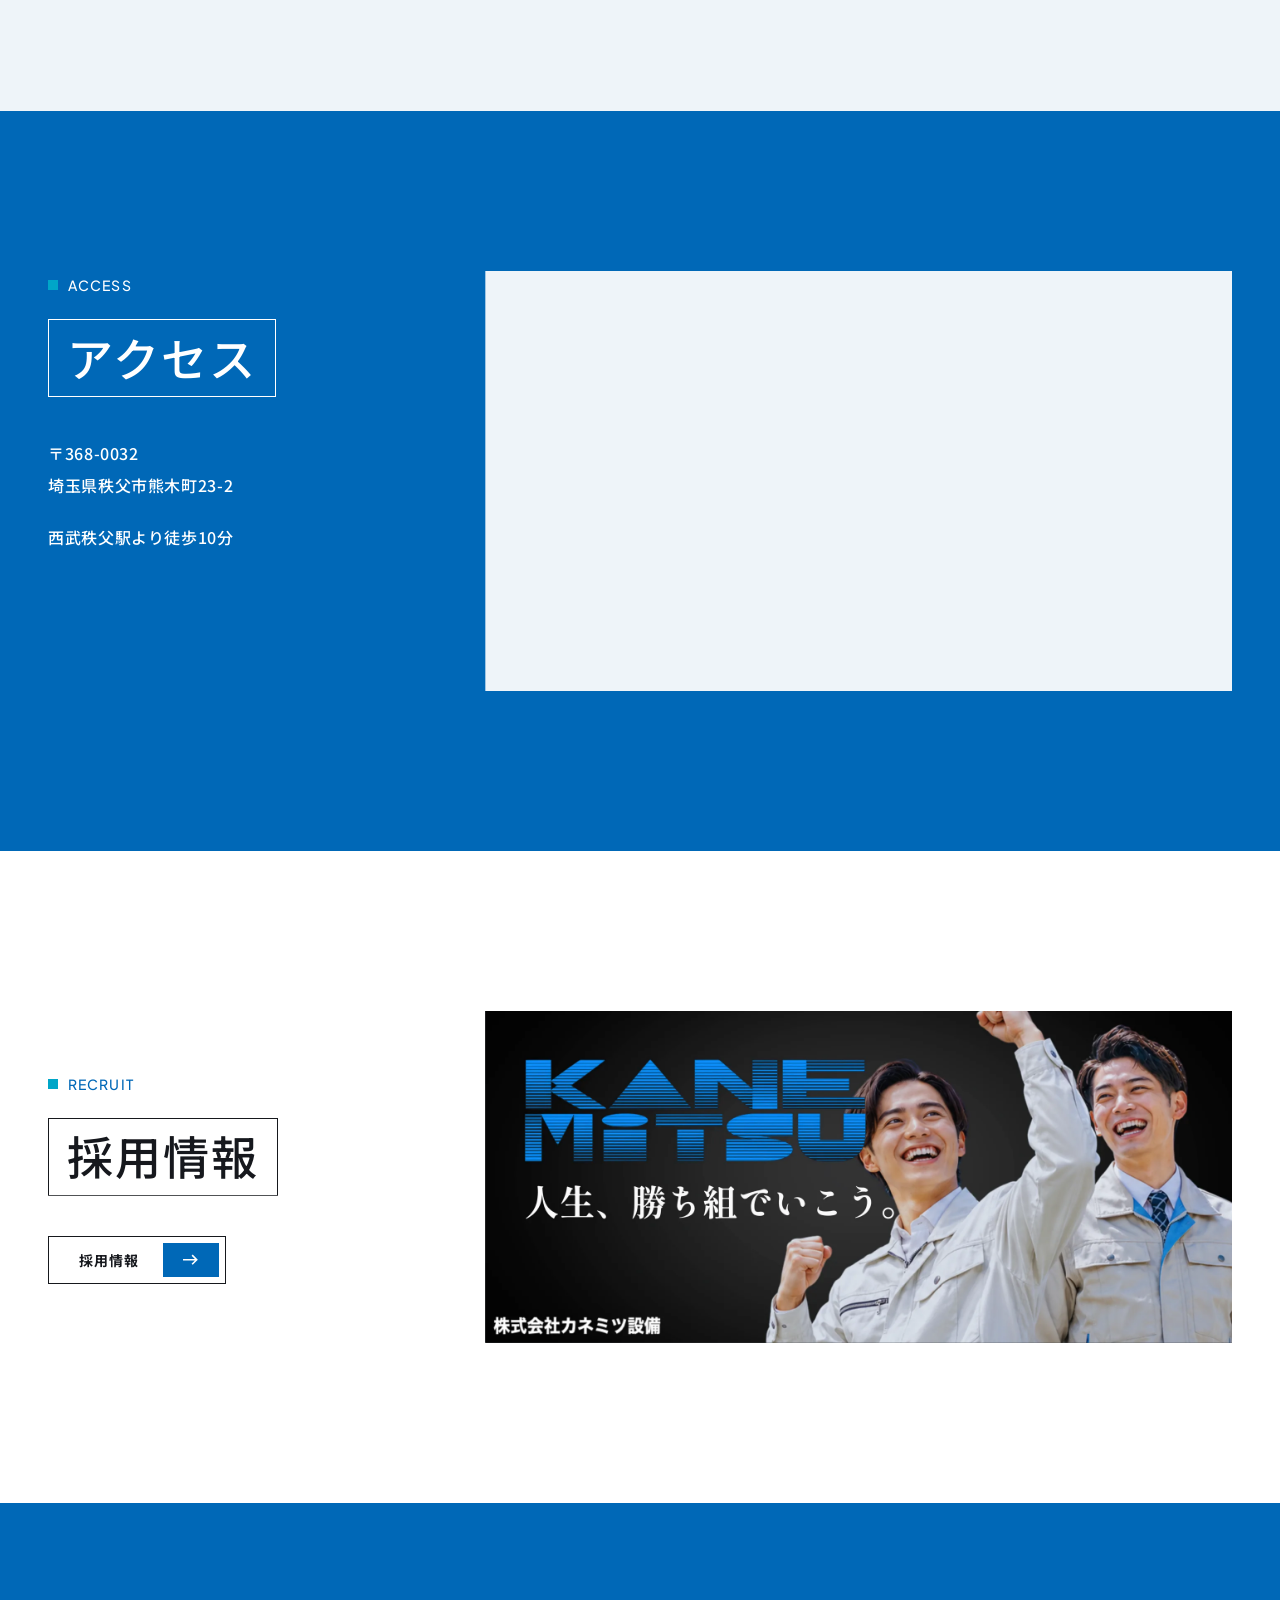
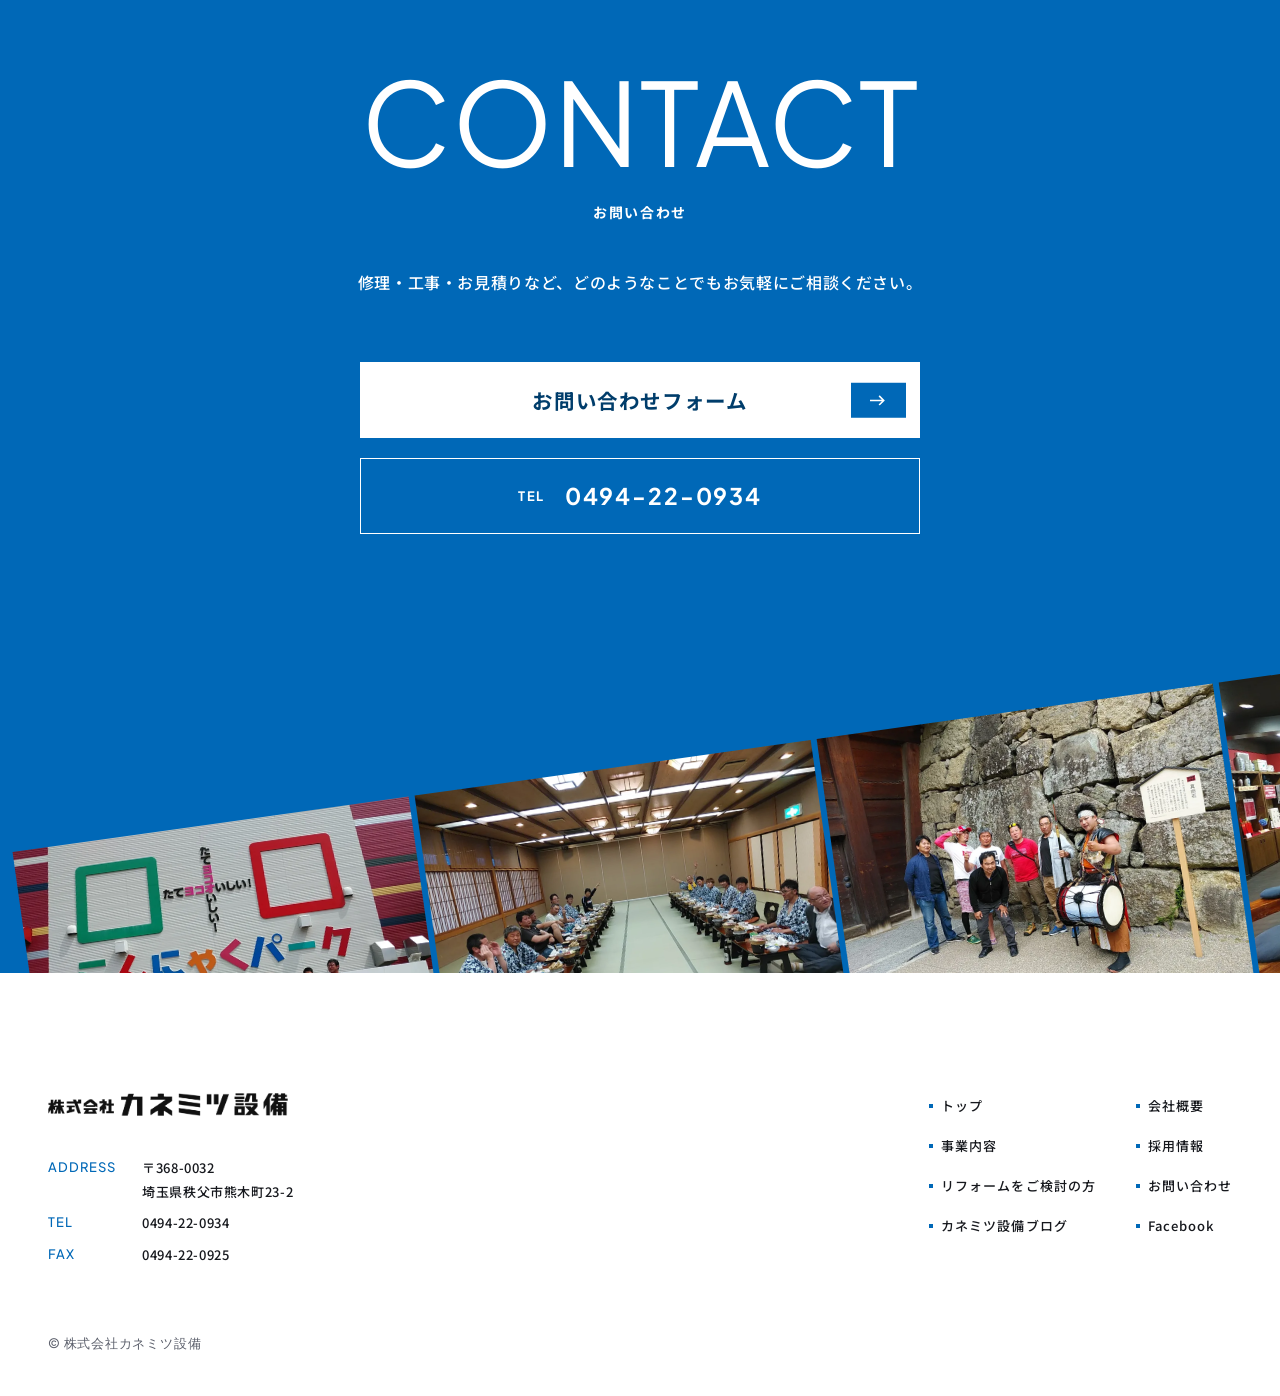
==== commit 57070654: "表示を更新（2026-11-22）" ====
--- a/company/index.html
+++ b/company/index.html
@@ -11,28 +11,51 @@
 <meta property="og:site_name" content="株式会社カネミツ設備">
 <meta property="og:title" content="会社概要｜株式会社カネミツ設備">
 <meta property="og:description" content="株式会社カネミツ設備の会社概要です。">
-<meta property="og:url" content="https://example-hp.pages.dev/company/">
-<meta property="og:image" content="https://example-hp.pages.dev/assets/ogp.jpg?v=20261119a">
+<meta property="og:url" content="https://hse-inc.github.io/kanemitsu-hp/company/">
+<meta property="og:image" content="https://hse-inc.github.io/kanemitsu-hp/assets/ogp.jpg?v=20261119a">
 <meta property="og:image:width" content="1200">
 <meta property="og:image:height" content="630">
 <meta name="twitter:card" content="summary_large_image">
-<meta name="twitter:image" content="https://example-hp.pages.dev/assets/ogp.jpg?v=20261119a">
+<meta name="twitter:image" content="https://hse-inc.github.io/kanemitsu-hp/assets/ogp.jpg?v=20261119a">
 <link rel="preconnect" href="https://fonts.googleapis.com">
 <link rel="preconnect" href="https://fonts.gstatic.com" crossorigin>
 <link href="https://fonts.googleapis.com/css2?family=Plus+Jakarta+Sans:wght@400;500;700&family=Krona+One&family=Noto+Sans+JP:wght@400;500;700;900&family=Shippori+Mincho+B1:wght@600;800&display=swap" rel="stylesheet">
-<link rel="icon" href="../assets/favicon.ico?v=20261121194626" sizes="any">
-<link rel="icon" href="../assets/favicon-32.png?v=20261121194626" type="image/png" sizes="32x32">
-<link rel="apple-touch-icon" href="../assets/apple-touch-icon.png?v=20261121194626">
-<link rel="stylesheet" href="../tokens.css?v=20261121194626">
-<link rel="stylesheet" href="../base.css?v=20261121194626">
-<link rel="stylesheet" href="../style.css?v=20261121194626">
+<link rel="icon" href="../assets/favicon.ico?v=20261122221515" sizes="any">
+<link rel="icon" href="../assets/favicon-32.png?v=20261122221515" type="image/png" sizes="32x32">
+<link rel="apple-touch-icon" href="../assets/apple-touch-icon.png?v=20261122221515">
+<link rel="stylesheet" href="../tokens.css?v=20261122221515">
+<link rel="stylesheet" href="../base.css?v=20261122221515">
+<link rel="stylesheet" href="../style.css?v=20261122221515">
+<script>
+/* ローディング：TOP を開いた初回（同じタブの中で1回）だけ。動きを減らす設定・自動の検査では出さない（?ld=1 で必ず出す）。
+   キットの検査用ブラウザは普通のブラウザのふりをするので、窓が画面より狭い・iPhone を名乗るのに Chrome の印がある、で見分ける */
+try {
+  var kmAuto = navigator.webdriver || /HeadlessChrome/.test(navigator.userAgent) || (outerWidth > 0 && outerWidth < innerWidth - 40) || (/iPhone|iPad/.test(navigator.userAgent) && !!navigator.userAgentData);
+  if (!matchMedia('(prefers-reduced-motion: reduce)').matches && (/[?&]ld=1/.test(location.search) || (!kmAuto && !sessionStorage.getItem('km-ld')))) { document.documentElement.classList.add('is-ld'); sessionStorage.setItem('km-ld', '1'); }
+} catch (e) {}
+</script>
 </head>
 <body class="is-sub is-sub--company">
 
+<div class="ld" aria-hidden="true">
+  <div class="ld__s1">
+    <div class="ld__drops"><span class="ld__drop" style="--i: 0"><svg viewBox="0 0 24 33"><path class="ld__d" d="M12 0C12 0 0 14 0 21a12 12 0 0 0 24 0C24 14 12 0 12 0Z"/><path class="ld__hl" d="M6 21a6 6 0 0 0 4 6"/></svg></span><span class="ld__drop" style="--i: 1"><svg viewBox="0 0 24 33"><path class="ld__d" d="M12 0C12 0 0 14 0 21a12 12 0 0 0 24 0C24 14 12 0 12 0Z"/><path class="ld__hl" d="M6 21a6 6 0 0 0 4 6"/></svg></span><span class="ld__drop" style="--i: 2"><svg viewBox="0 0 24 33"><path class="ld__d" d="M12 0C12 0 0 14 0 21a12 12 0 0 0 24 0C24 14 12 0 12 0Z"/><path class="ld__hl" d="M6 21a6 6 0 0 0 4 6"/></svg></span><span class="ld__drop" style="--i: 3"><svg viewBox="0 0 24 33"><path class="ld__d" d="M12 0C12 0 0 14 0 21a12 12 0 0 0 24 0C24 14 12 0 12 0Z"/><path class="ld__hl" d="M6 21a6 6 0 0 0 4 6"/></svg></span><span class="ld__drop" style="--i: 4"><svg viewBox="0 0 24 33"><path class="ld__d" d="M12 0C12 0 0 14 0 21a12 12 0 0 0 24 0C24 14 12 0 12 0Z"/><path class="ld__hl" d="M6 21a6 6 0 0 0 4 6"/></svg></span><span class="ld__drop" style="--i: 5"><svg viewBox="0 0 24 33"><path class="ld__d" d="M12 0C12 0 0 14 0 21a12 12 0 0 0 24 0C24 14 12 0 12 0Z"/><path class="ld__hl" d="M6 21a6 6 0 0 0 4 6"/></svg></span></div>
+    <div class="ld__pipe"><b></b><b></b><b></b>
+      <span class="ld__air"><svg viewBox="0 0 40 24"><path d="M2 18h22a6 6 0 1 0-6-6M2 8h12"/></svg><svg viewBox="0 0 40 24"><path d="M2 18h22a6 6 0 1 0-6-6M2 8h12"/></svg><svg viewBox="0 0 40 24"><path d="M2 18h22a6 6 0 1 0-6-6M2 8h12"/></svg></span>
+      <span class="ld__tap"><svg viewBox="0 -20 60 60"><path class="ld__tap-body" d="M0 1h34a15 15 0 0 1 15 15v14H39V16a4 4 0 0 0-4-4H0Z"/><path class="ld__tap-hd" d="M22 0V-12M12 -14h20"/></svg><span class="ld__fall"><i></i><i></i><i></i></span></span>
+    </div>
+  </div>
+  <div class="ld__s2">
+    <svg class="ld__house" viewBox="0 0 200 170"><rect class="ld__chim" x="132" y="34" width="16" height="34"/><path class="ld__roof" d="M18 92 100 22l82 70Z"/><rect class="ld__wall" x="38" y="84" width="124" height="78"/><rect class="ld__win" x="54" y="100" width="40" height="40" rx="4"/><rect class="ld__win" x="106" y="100" width="40" height="40" rx="4"/><path class="ld__in-drop" d="M74 106s-11 13-11 20a11 11 0 0 0 22 0c0-7-11-20-11-20Z"/><path class="ld__in-air" d="M114 116h20a5 5 0 1 0-5-5M114 126h14a4 4 0 1 1-4 4"/><path class="ld__smoke" d="M140 28c-6-6 6-10 0-16s6-10 0-14"/></svg>
+    <p class="ld__catch" data-todo>水と空気の<br>トータルプランナー</p>
+  </div>
+  <button class="ld__skip" type="button" tabindex="-1">SKIP<span>›</span></button>
+</div>
+
 <header class="header">
   <a class="logo" href="../" aria-label="株式会社カネミツ設備 トップへ">
-    <img class="logo__w" src="../assets/logo_w.png?v=20261121194626" alt="" width="2502" height="243">
-    <img class="logo__c" src="../assets/logo.png?v=20261121194626" alt="" width="2502" height="243">
+    <img class="logo__w" src="../assets/logo_w.png?v=20261122221515" alt="" width="2502" height="243">
+    <img class="logo__c" src="../assets/logo.png?v=20261122221515" alt="" width="2502" height="243">
   </a>
   <nav class="nav" aria-label="メインメニュー">
     <ul class="nav__list">
@@ -61,7 +84,153 @@
 </div>
 
 <main>
-    <section class="sec" data-todo data-page-todo><div class="wrap"><p>〔このページは TOP の OK のあとに作ります〕</p></div></section>
+    <section class="ph">
+    <div class="ph__deco" aria-hidden="true"><span class="pipe"><i class="p1"></i><i class="p2"></i><b class="j1"></b></span></div>
+    <figure class="ph__photo" data-bleed><img src="../assets/sub/company.webp?v=20261122221515" alt="" width="1400" height="933" style="--ox: 60%"></figure>
+    <div class="wrap ph__in">
+      <h1 class="ph__ttl"><span class="ph__en" aria-hidden="true"><span class="mask" style="--m: 0"><span>COMPANY</span></span></span><span class="ph__ja">会社概要</span></h1>
+      <ol class="crumb ph__crumb"><li><a href="../">トップ</a></li><li>会社概要</li></ol>
+    </div>
+  </section>
+
+    <section class="sec ab">
+    <p class="big-en big-en--pale" aria-hidden="true">ABOUT US</p>
+    <div class="wrap ab__in">
+      <div class="hd">
+        <p class="hd__en" aria-hidden="true">ABOUT US</p>
+        <h2 class="hd__box"><span>私たちについて</span></h2>
+      </div>
+      <div class="txt ab__txt">
+        <p class="rv">株式会社カネミツ設備は、<wbr>昭和10年に<wbr>「新井ポンプ店」として<wbr>創業して<wbr>以来、<wbr>秩父地域を<wbr>中心に、<wbr>設備工事を<wbr>通じて<wbr>人々の<wbr>暮らしと<wbr>街を<wbr>支えてきました。</p>
+        <p class="rv">給排水設備をはじめ、<wbr>空調・換気設備、<wbr>防災設備、<wbr>プラント配管、<wbr>保守・点検、<wbr>住宅リフォームまで、<wbr>建物に<wbr>欠かせない<wbr><span class="nb">「水と空気」</span><wbr>に<wbr>関わる<wbr>幅広い工事に<wbr>対応しています。</p>
+        <p class="rv">私たちが<wbr>大切にしているのは、<wbr>一つひとつの<wbr>仕事に<wbr>誠実に<wbr>向き合い、<wbr>お客様に<wbr>安心して<wbr>任せていただける<wbr>施工を<wbr>お届けすること。<wbr>長年培ってきた<wbr>経験と<wbr>技術を<wbr>次の<wbr>世代へつなぎながら、<wbr>これからも<wbr>地域に<wbr>必要とされる<wbr>設備会社を<wbr>目指してまいります。</p>
+      </div>
+    </div>
+  </section>
+
+    <section class="sec prof">
+    <div class="wrap">
+      <div class="hd">
+        <p class="hd__en" aria-hidden="true">OUTLINE</p>
+        <h2 class="hd__box"><span>会社概要</span></h2>
+      </div>
+      <div class="prof__grid">
+        <dl class="info prof__info">
+          <dt class="rv">会社名</dt><dd class="rv">株式会社カネミツ設備</dd>
+          <dt class="rv">資本金</dt><dd class="rv">2,000万円</dd>
+          <dt class="rv">創業</dt><dd class="rv">昭和10年1月1日</dd>
+          <dt class="rv">事業内容</dt><dd class="rv"><ol class="prof__ol"><li>1.給排水設備工事</li><li>2.浄化槽設備工事</li><li>3.空調・換気設備工事</li><li>4.工場プラント配管工事</li><li>5.住宅の<wbr>リフォーム工事</li><li>6.緊急修繕工事</li></ol></dd>
+          <dt class="rv">所在地</dt><dd class="rv"><span class="nb">〒368-0032</span><br>埼玉県秩父市熊木町23-2</dd>
+          <dt class="rv">代表取締役</dt><dd class="rv">新井洋志</dd>
+          <dt class="rv">TEL</dt><dd class="rv"><a class="nb" href="tel:0494220934">0494-22-0934</a></dd>
+          <dt class="rv">FAX</dt><dd class="rv"><span class="nb">0494-22-0925</span></dd>
+          <dt class="rv">アクセス</dt><dd class="rv">西武秩父駅より<wbr>徒歩10分</dd>
+        </dl>
+        <p class="prof__badge rv">TOTOリモデルクラブ会員<br><span class="nb">(会員№0843-01)</span></p>
+      </div>
+        <div class="accs accs--ink">
+          <details class="acc rv">
+            <summary class="acc__sum"><span class="acc__ttl">営業種目</span><span class="acc__ic" aria-hidden="true"></span></summary>
+            <div class="acc__body">
+              <ul class="lic">
+                <li>給排水設備工事</li>
+                <li>空調換気設備工事</li>
+                <li>消火栓設備工事</li>
+                <li>スプリンクラー設備工事</li>
+                <li>プラント配管工事</li>
+                <li>リフォーム工事</li>
+                <li>各種保守、<wbr>点検業務</li>
+                <li>配水管工事</li>
+              </ul>
+            </div>
+          </details>
+          <details class="acc rv">
+            <summary class="acc__sum"><span class="acc__ttl">資格者</span><span class="acc__ic" aria-hidden="true"></span></summary>
+            <div class="acc__body">
+              <ul class="lic lic--num">
+                <li><span>一級管工事施工管理技士</span><span class="nb">5名</span></li>
+                <li><span>二級管工事施工管理技士</span><span class="nb">6名</span></li>
+                <li><span>一級土木施工管理技士</span><span class="nb">5名</span></li>
+                <li><span>特定建設業監理技術者資格者</span><span class="nb">3名</span></li>
+                <li><span>消防設備士第1類　3名　甲種第4類</span><span class="nb">1名</span></li>
+                <li><span>浄化槽設備士</span><span class="nb">5名</span></li>
+                <li><span>建築設備士</span><span class="nb">2名</span></li>
+                <li><span>一級配管技能士</span><span class="nb">6名</span></li>
+                <li><span>給水装置主任技術者</span><span class="nb">7名</span></li>
+                <li><span>排水設備工事責任技術者</span><span class="nb">10名</span></li>
+                <li><span>液化石油ガス設備士</span><span class="nb">1名</span></li>
+                <li><span>危険物取扱主任者第4類乙種</span><span class="nb">2名</span></li>
+                <li><span>医療機器の<wbr>販売及び賃貸管理者</span><span class="nb">1名</span></li>
+              </ul>
+            </div>
+          </details>
+          <details class="acc rv">
+            <summary class="acc__sum"><span class="acc__ttl">技能講習</span><span class="acc__ic" aria-hidden="true"></span></summary>
+            <div class="acc__body">
+              <ul class="lic lic--num">
+                <li><span>地山の<wbr>掘削及び土留め支保工</span><span class="nb">3名</span></li>
+                <li><span>型わく<wbr>支保工の<wbr>組立</span><span class="nb">1名</span></li>
+                <li><span>職長、<wbr>安全衛生責任者教育</span><span class="nb">5名</span></li>
+                <li><span>足場の<wbr>組立等作業主任者</span><span class="nb">1名</span></li>
+                <li><span>足場の<wbr>組立等特別教育</span><span class="nb">3名</span></li>
+                <li><span>玉掛技能講習</span><span class="nb">9名</span></li>
+                <li><span>高所作業車取扱技能講習</span><span class="nb">6名</span></li>
+                <li><span>車両系建設機械(解体用)</span><span class="nb">5名</span></li>
+                <li><span>車両系建設機械(整地、<wbr>運搬、<wbr>積込、<wbr>掘削)</span><span class="nb">7名</span></li>
+                <li><span>不整地運搬車運転</span><span class="nb">1名</span></li>
+                <li><span>小型車両系建設機械</span><span class="nb">3名</span></li>
+                <li><span>小型移動式クレーン技能講習</span><span class="nb">6名</span></li>
+                <li><span>アーク溶接</span><span class="nb">5名</span></li>
+                <li><span>ガス溶接技能講習</span><span class="nb">5名</span></li>
+                <li><span>第一種内管工事士</span><span class="nb">7名</span></li>
+                <li><span>石綿特別教育</span><span class="nb">5名</span></li>
+                <li><span>酸素欠乏、<wbr>硫化水素危険作業特別教育</span><span class="nb">2名</span></li>
+                <li><span>ダクタイル管接合</span><span class="nb">1名</span></li>
+                <li><span>石油機器技術管理士</span><span class="nb">2名</span></li>
+                <li><span>水道配管用<wbr>ポリエチレン管<wbr>施工技術講習</span><span class="nb">8名</span></li>
+                <li><span>刈払機取扱作業者</span><span class="nb">1名</span></li>
+                <li><span>第二種電気工事士</span><span class="nb">1名</span></li>
+              </ul>
+            </div>
+          </details>
+        </div>
+
+    </div>
+  </section>
+
+    <section class="sec map">
+    <div class="wrap map__in">
+      <div class="map__txt">
+        <div class="hd hd--w">
+          <p class="hd__en" aria-hidden="true">ACCESS</p>
+          <h2 class="hd__box"><span>アクセス</span></h2>
+        </div>
+        <p class="rv"><span class="nb">〒368-0032</span><br>埼玉県秩父市熊木町23-2</p>
+        <p class="rv">西武秩父駅より<wbr>徒歩10分</p>
+      </div>
+      <div class="map__frame rv rv--clip" data-bleed>
+        <iframe src="https://www.google.com/maps?q=%E5%9F%BC%E7%8E%89%E7%9C%8C%E7%A7%A9%E7%88%B6%E5%B8%82%E7%86%8A%E6%9C%A8%E7%94%BA23-2&amp;output=embed" title="株式会社カネミツ設備の地図" loading="lazy" referrerpolicy="no-referrer-when-downgrade"></iframe>
+      </div>
+    </div>
+  </section>
+
+    <section class="tor">
+    <div class="wrap tor__in">
+      <div class="tor__head">
+        <div class="hd">
+          <p class="hd__en" aria-hidden="true">RECRUIT</p>
+          <h2 class="hd__box"><span>採用情報</span></h2>
+        </div>
+        <a class="btn btn--sq rv" href="../recruit/">採用情報<span class="btn__arw"><svg viewBox="0 0 14 10" aria-hidden="true"><path d="M0 5h12M8 1l4 4-4 4" fill="none" stroke="currentColor" stroke-width="1.4"/></svg></span></a>
+      </div>
+      <a class="tor__kv rv rv--clip" href="../recruit/" tabindex="-1" aria-hidden="true">
+        <picture>
+          <source media="(max-width: 959px)" srcset="../assets/kv-sp.webp?v=20261119a" width="1200" height="675">
+          <img src="../assets/kv.webp?v=20261122221515" alt="" width="1800" height="800">
+        </picture>
+      </a>
+    </div>
+  </section>
 
     <section class="ct" id="contact">
     <div class="wrap ct__in">
@@ -75,11 +244,11 @@
     </div>
     <div class="ct__reel" aria-hidden="true" data-bleed>
       <div class="ct__track">
-        <img src="../assets/life/l01.webp?v=20261121194626" alt="" width="1024" height="768" loading="lazy">
-        <img src="../assets/life/l02.webp?v=20261121194626" alt="" width="1024" height="768" loading="lazy">
-        <img src="../assets/life/l03.webp?v=20261121194626" alt="" width="1024" height="768" loading="lazy">
-        <img src="../assets/life/l04.webp?v=20261121194626" alt="" width="1024" height="768" loading="lazy">
-        <img src="../assets/life/l05.webp?v=20261121194626" alt="" width="1024" height="768" loading="lazy">
+        <img src="../assets/life/l01.webp?v=20261122221515" alt="" width="1024" height="768" loading="lazy">
+        <img src="../assets/life/l02.webp?v=20261122221515" alt="" width="1024" height="768" loading="lazy">
+        <img src="../assets/life/l03.webp?v=20261122221515" alt="" width="1024" height="768" loading="lazy">
+        <img src="../assets/life/l04.webp?v=20261122221515" alt="" width="1024" height="768" loading="lazy">
+        <img src="../assets/life/l05.webp?v=20261122221515" alt="" width="1024" height="768" loading="lazy">
       </div>
     </div>
   </section>
@@ -89,7 +258,7 @@
 <footer class="footer footer--w">
   <div class="wrap footer__top">
     <div class="footer__co">
-      <a class="footer__logo" href="../" aria-label="株式会社カネミツ設備 トップへ"><img src="../assets/logo.png?v=20261121194626" alt="" width="2502" height="243" loading="lazy"></a>
+      <a class="footer__logo" href="../" aria-label="株式会社カネミツ設備 トップへ"><img src="../assets/logo.png?v=20261122221515" alt="" width="2502" height="243" loading="lazy"></a>
       <dl class="footer__info">
         <dt>ADDRESS</dt><dd><span class="nb">〒368-0032</span><br>埼玉県秩父市熊木町23-2</dd>
         <dt>TEL</dt><dd><a class="nb" href="tel:0494220934">0494-22-0934</a></dd>
@@ -112,6 +281,6 @@
   </div>
 </footer>
 
-<script src="../site.js?v=20261121194626"></script>
+<script src="../site.js?v=20261122221515"></script>
 </body>
 </html>
--- a/style.css
+++ b/style.css
@@ -1,8 +1,8 @@
-.about__photo, .media__img, .company__photo, .duo__photo, .row__img { overflow: hidden; background: var(--c-ph-1); }
-.about__photo, .media__img, .company__photo, .row__img { position: relative; }
-.fv__photo img, .about__photo img, .media__img img, .company__photo img, .duo__photo img, .row__img img { width: 100%; height: 100%; object-fit: cover; }
-
-.fv { position: relative; overflow: hidden; height: max(100svh, 640px); background-color: var(--c-sub); background-image: radial-gradient(var(--c-grain) 1px, transparent 1px), radial-gradient(var(--c-grain-d) 1px, transparent 1px); background-size: 3px 3px, 5px 5px; background-position: 0 0, 1px 2px; color: var(--c-base); }
+.fv__photo img, .ph__photo img { width: 100%; height: 100%; object-fit: cover; }
+
+.fv, .ph { background-color: var(--c-sub); background-image: radial-gradient(var(--c-grain) 1px, transparent 1px), radial-gradient(var(--c-grain-d) 1px, transparent 1px); background-size: 3px 3px, 5px 5px; background-position: 0 0, 1px 2px; color: var(--c-base); }
+
+.fv { position: relative; overflow: hidden; height: max(100svh, 640px); }
 .fv__photo { position: absolute; left: -4vw; top: -3vw; width: 86vw; height: min(57vw, 96%); overflow: hidden; rotate: 6deg; transform-origin: 0 0; background: var(--c-pale); animation: fv-in 1.1s var(--ease) both; }
 @keyframes fv-in { from { clip-path: inset(0 100% 0 0); } to { clip-path: inset(0 0 0 0); } }
 .fv__img { position: absolute; inset: -4% -4% -4% -4%; width: 108%; height: 108%; object-fit: cover; opacity: 0; transition: opacity 0.15s linear; }
@@ -179,18 +179,278 @@
   .footer--w .footer__nav { grid-template-columns: repeat(2, max-content); }
 }
 
-.cards { display: grid; gap: var(--sp-b); }
-.card { display: grid; gap: var(--sp-p); padding: var(--sp-b); border-radius: var(--radius); background: var(--c-sub-ink); color: var(--c-base); }
-.card__no { font-family: var(--ff-en); font-weight: 800; font-size: 48px; line-height: 1; color: var(--c-accent); }
-@media (min-width: 960px) { .cards { grid-template-columns: repeat(3, 1fr); } }
-
-.rows { display: grid; gap: var(--sp-s); }
-.row { display: grid; gap: var(--sp-b); }
-.row__img { aspect-ratio: 3 / 2; border-radius: var(--radius); }
-.row__txt { display: grid; gap: var(--sp-p); align-content: center; }
-@media (min-width: 960px) {
-  .row { grid-template-columns: 1fr 1fr; column-gap: var(--sp-s); }
-  .row:nth-child(even) .row__img { order: 2; }
-}
-
-.contact__in { display: grid; gap: var(--sp-g); max-width: 760px; }
+.rv--clip, .rv--wipe { opacity: 1; transform: none; clip-path: inset(0 100% 0 0); transition: clip-path 1.2s var(--ease); }
+.rv--clip.is-on, .rv--wipe.is-on { clip-path: inset(0 0 0 0); }
+.rv--clip img { scale: 1.08; transition: scale 1.8s var(--ease); }
+.rv--clip.is-on img { scale: 1; }
+
+.svc__item::before, .feat__list li::before { content: ""; position: absolute; left: 0; top: 0; width: 100%; height: 3px; background: var(--bar, var(--c-sub)); transform-origin: 0 0; scale: 0 1; transition: scale 0.9s var(--ease) calc(var(--rv-delay, 0s) + 0.3s); }
+.svc__item.is-on::before, .feat__list li.is-on::before { scale: 1 1; }
+
+.ph { position: relative; overflow: hidden; display: grid; align-items: end; min-height: clamp(560px, 46vw, 760px); padding-top: calc(var(--header-h) + var(--sp-s)); padding-bottom: calc(var(--sp-g) + 7vw); clip-path: polygon(0 0, 100% 0, 100% calc(100% - 7vw), 0 100%); }
+.ph__deco { position: absolute; inset: 0; z-index: 0; pointer-events: none; }
+.ph__deco > span { position: absolute; inset: 0; }
+.ph__photo { position: absolute; z-index: 1; right: -6vw; top: calc(var(--header-h) - 1vw); width: 52vw; aspect-ratio: 3 / 2; overflow: hidden; rotate: 6deg; background: var(--c-pale); animation: fv-in 1.1s var(--ease) 0.15s both; }
+.ph__photo img { object-position: var(--ox, 50%) var(--oy, 50%); animation: ph-zoom 2.4s var(--ease) 0.15s both; }
+.ph__photo--illust { display: grid; place-items: center; }
+.ph__house { width: 64%; overflow: visible; rotate: -6deg; transform-origin: 50% 100%; animation: ld-pop 0.7s var(--ease) 0.9s both; }
+.ph__in { position: relative; z-index: 2; display: grid; gap: var(--sp-b); justify-items: start; }
+.ph__ttl { display: grid; gap: var(--sp-p); }
+.ph__en { display: flex; flex-wrap: wrap; column-gap: 0.25em; max-width: 44vw; font-family: var(--ff-en); font-weight: 400; font-size: clamp(52px, 7vw, 120px); line-height: 0.95; letter-spacing: -0.05em; }
+.ph__en .mask > span { animation: ph-rise 1.1s var(--ease) calc(0.35s + var(--m, 0) * 0.12s) both; }
+.ph__ja { display: flex; align-items: center; gap: 12px; font-size: clamp(16px, 1.5vw, 20px); font-weight: 500; letter-spacing: 0.12em; animation: fv-up 1s var(--ease) 0.7s both; }
+.ph__ja::before { content: ""; width: 32px; height: 1px; background: currentColor; }
+.ph__crumb { color: var(--c-base); animation: fv-up 1s var(--ease) 0.85s both; }
+.ph__crumb a { text-decoration: underline; text-underline-offset: 3px; }
+
+.ph .pipe .p1 { left: 0; right: 0; top: auto; bottom: calc(7vw + var(--sp-b)); width: auto; height: 4px; transform-origin: 0 0; animation: ph-grow-x 1.2s var(--ease) 0.6s both; }
+.ph .pipe .p2 { left: 47vw; top: 0; bottom: calc(7vw + var(--sp-b)); width: 4px; height: auto; transform-origin: 0 0; animation: ph-grow-y 0.8s var(--ease) 0.2s both; }
+.ph .pipe .j1 { left: 47vw; top: auto; bottom: calc(7vw + var(--sp-b)); translate: -9px 9px; animation: ld-pop 0.5s var(--ease) 1s both; }
+@keyframes ph-zoom { from { scale: 1.18; } to { scale: 1; } }
+@keyframes ph-rise { from { transform: translateY(105%); } to { transform: none; } }
+@keyframes ph-grow-x { from { scale: 0 1; } to { scale: 1 1; } }
+@keyframes ph-grow-y { from { scale: 1 0; } to { scale: 1 1; } }
+@media (max-width: 959px) {
+  .ph { min-height: 0; padding-top: calc(var(--header-h) + 70vw); padding-bottom: calc(var(--sp-g) + 10vw); clip-path: polygon(0 0, 100% 0, 100% calc(100% - 10vw), 0 100%); }
+  .ph__photo { right: -10vw; top: calc(var(--header-h) - 2vw); width: 92vw; }
+  .ph__en { max-width: none; font-size: clamp(44px, 13vw, 72px); }
+  .ph .pipe .p1, .ph .pipe .p2, .ph .pipe .j1 { bottom: calc(10vw + var(--sp-b)); }
+  .ph .pipe .p2, .ph .pipe .j1 { left: 88vw; }
+}
+
+.big-en--pale { color: var(--c-pale); }
+.ab, .msg { overflow: hidden; }
+.ab__in, .msg__in { position: relative; display: grid; gap: var(--sp-b); padding-top: calc(var(--sp-s) * 0.8); }
+.ab .hd, .msg .hd { margin-bottom: 0; }
+.ab__txt, .msg__txt { font-size: var(--fs-msg); line-height: 2.1; }
+.msg__lead { font-weight: 500; font-size: clamp(26px, 3.6vw, 52px); line-height: 1.6; letter-spacing: 0.04em; }
+@media (min-width: 960px) {
+  .ab__in, .msg__in { grid-template-columns: 1fr 1fr; column-gap: var(--sp-g); align-items: start; }
+  .msg__lead { grid-column: 1 / -1; }
+  .msg__txt { grid-column: 2; }
+}
+
+.prof { background: var(--c-pale); }
+.prof__grid { display: grid; gap: var(--sp-b); }
+.prof__info { padding: var(--sp-p) var(--sp-b) var(--sp-b); background: var(--c-base); }
+.prof__ol { display: grid; gap: 4px; }
+.prof__badge { align-self: start; padding: var(--sp-p) var(--sp-b); border: 1px solid var(--c-sub); background: var(--c-base); color: var(--c-sub-ink); font-weight: 500; line-height: 1.8; }
+.prof .accs { margin-top: var(--sp-g); }
+@media (min-width: 960px) {
+  .prof__grid { grid-template-columns: 1fr 18em; column-gap: var(--sp-g); }
+}
+
+.accs { display: grid; gap: 12px; }
+.acc { background: var(--c-sub); color: var(--c-base); }
+.acc__sum { display: flex; align-items: center; gap: var(--sp-p); min-height: 72px; padding: 14px 18px 14px var(--sp-b); font-weight: 700; letter-spacing: 0.08em; line-height: 1.7; list-style: none; cursor: pointer; }
+.acc__sum::-webkit-details-marker { display: none; }
+.acc__ttl { flex: 1; }
+.acc__q { flex: none; align-self: start; font-family: var(--ff-en); font-weight: 500; font-size: 22px; line-height: 1.5; color: var(--c-sub); }
+.acc__ic { position: relative; flex: none; width: 38px; aspect-ratio: 1; border: 1px solid currentColor; transition: background 0.3s; }
+.acc__ic::before, .acc__ic::after { content: ""; position: absolute; left: 50%; top: 50%; width: 12px; height: 1.5px; background: currentColor; translate: -50% -50%; transition: rotate 0.4s var(--ease); }
+.acc__ic::after { rotate: 90deg; }
+.acc[open] .acc__ic::after { rotate: 0deg; }
+.acc__body { overflow: hidden; }
+.acc:not([open]) .acc__body { display: none; }
+.acc__body > * { padding: 0 var(--sp-b) var(--sp-b); }
+.accs--ink .acc { border: 1px solid var(--c-line); background: var(--c-base); color: var(--c-ink); }
+.accs--ink .acc__ic { color: var(--c-sub); }
+.accs--ink .acc__sum:hover .acc__ic { background: var(--c-pale); }
+.lic { display: grid; column-gap: var(--sp-g); }
+.lic li { display: flex; justify-content: space-between; gap: var(--sp-p); padding-block: 10px; border-bottom: 1px solid var(--c-line); }
+@media (min-width: 960px) { .lic { grid-template-columns: 1fr 1fr; } }
+
+.map { background: var(--c-sub); color: var(--c-base); }
+.map__in { display: grid; gap: var(--sp-g); }
+.map__txt { display: grid; gap: var(--sp-p); align-content: start; }
+.map__txt .hd { margin-bottom: var(--sp-p); }
+.map__frame { aspect-ratio: 4 / 3; background: var(--c-pale); }
+.map__frame iframe { display: block; width: 100%; height: 100%; border: 0; }
+@media (min-width: 960px) {
+  .map__in { grid-template-columns: 4fr 8fr; }
+  .map__frame { aspect-ratio: 16 / 9; }
+}
+
+.tor { padding-block: var(--sec-y); overflow: hidden; }
+.tor__in { display: grid; gap: var(--sp-b); }
+.tor__head { display: grid; gap: var(--sp-b); justify-items: start; }
+.tor__head .hd { margin-bottom: 0; }
+.tor__kv { display: block; aspect-ratio: 16 / 9; overflow: hidden; background: var(--c-dark); }
+.tor__kv img, .lp__kv img, .gr__photo img, .str__photo img { width: 100%; height: 100%; object-fit: cover; }
+@media (min-width: 960px) {
+  .tor__in { grid-template-columns: 4fr 8fr; column-gap: var(--sp-g); align-items: center; }
+  .tor__kv { aspect-ratio: 1800 / 800; }
+}
+
+.gr__in { display: grid; gap: var(--sp-g); }
+.gr__txt { display: grid; gap: var(--sp-b); align-content: center; }
+.gr .hd { margin-bottom: 0; }
+.gr__lead { font-weight: 500; font-size: clamp(26px, 3.2vw, 46px); line-height: 1.5; letter-spacing: 0.04em; }
+.gr__photo { aspect-ratio: 4 / 3; overflow: hidden; }
+@media (min-width: 960px) { .gr__in { grid-template-columns: 5fr 6fr; column-gap: var(--sp-s); align-items: center; } }
+
+.svc { background: var(--c-pale); }
+.svc__list { display: grid; gap: var(--sp-p); }
+.svc__item { position: relative; display: grid; gap: var(--sp-p); align-content: start; justify-items: start; padding: var(--sp-b); background: var(--c-base); }
+.svc__ic { width: 52px; height: 52px; fill: none; stroke: var(--c-sub); stroke-width: 2; stroke-linecap: round; stroke-linejoin: round; transition: translate 0.4s var(--ease); }
+.svc__ic * { stroke-dasharray: 1; stroke-dashoffset: 1; transition: stroke-dashoffset 1.4s var(--ease) calc(var(--rv-delay, 0s) + 0.35s); }
+.svc__item.is-on .svc__ic * { stroke-dashoffset: 0; }
+.svc__item:hover .svc__ic { translate: 0 -4px; }
+.svc__ttl { font-weight: 700; font-size: clamp(17px, 1.4vw, 20px); letter-spacing: 0.06em; }
+@media (min-width: 640px) { .svc__list { grid-template-columns: 1fr 1fr; } }
+@media (min-width: 960px) { .svc__list { grid-template-columns: repeat(3, 1fr); } }
+
+.str, .feat { overflow: hidden; background: var(--c-sub); color: var(--c-base); }
+.str__in, .feat__in { position: relative; display: grid; gap: var(--sp-b); padding-top: calc(var(--sp-s) * 0.8); }
+.str .hd, .feat .hd { margin-bottom: var(--sp-p); }
+.str__photo { aspect-ratio: 4 / 3; overflow: hidden; }
+.str__list { display: grid; border-top: 1px solid var(--c-dark-ghost); }
+.str__list li { display: grid; gap: var(--sp-1); padding-block: var(--sp-b); border-bottom: 1px solid var(--c-dark-ghost); }
+.str__ttl, .feat__ttl { display: flex; align-items: center; gap: 12px; font-weight: 500; font-size: clamp(18px, 1.8vw, 24px); letter-spacing: 0.06em; line-height: 1.6; }
+.str__ttl::before { content: ""; flex: none; border-style: solid; border-width: 7px 0 7px 11px; border-color: transparent transparent transparent var(--c-accent); }
+@media (min-width: 960px) {
+  .str__in { grid-template-columns: 5fr 7fr; column-gap: var(--sp-g); }
+  .str .hd { grid-column: 1 / -1; }
+}
+
+.gal { background: var(--c-pale); }
+.gal__grp + .gal__grp { margin-top: var(--sp-g); }
+.gal__ttl { display: flex; align-items: center; gap: 12px; margin-bottom: var(--sp-p); font-weight: 700; font-size: clamp(17px, 1.5vw, 20px); letter-spacing: 0.08em; }
+.gal__ttl::before { content: ""; width: 24px; height: 1px; background: var(--c-sub); }
+.gal__list { display: grid; grid-template-columns: repeat(2, 1fr); gap: 4px; }
+.gal__list li:nth-child(odd):last-child { grid-column: 1 / -1; }
+.gal__item { display: block; width: 100%; aspect-ratio: 4 / 3; padding: 0; border: 0; overflow: hidden; background: var(--c-ph-1); cursor: zoom-in; }
+.gal__item img { width: 100%; height: 100%; object-fit: cover; object-position: 50% var(--oy, 50%); transition: scale 0.8s var(--ease); }
+.gal__item:hover img { scale: 1.06; }
+@media (min-width: 960px) {
+  .gal__list { grid-template-columns: repeat(var(--n), 1fr); }
+  .gal__list li:nth-child(odd):last-child { grid-column: auto; }
+}
+.lb { max-width: min(92vw, 1100px); max-height: 92vh; padding: 0; border: 0; background: transparent; overflow: visible; }
+.lb::backdrop { background: var(--c-shade); }
+.lb[open] { animation: fv-up 0.5s var(--ease) both; }
+.lb img { display: block; max-width: 100%; max-height: 84vh; margin-inline: auto; }
+.lb__close { position: absolute; right: 0; top: -52px; width: 42px; height: 42px; border: 1px solid var(--c-base); background: transparent; cursor: pointer; }
+.lb__close::before, .lb__close::after { content: ""; position: absolute; left: 50%; top: 50%; width: 18px; height: 1.5px; background: var(--c-base); translate: -50% -50%; }
+.lb__close::before { rotate: 45deg; }
+.lb__close::after { rotate: -45deg; }
+
+.lp { padding-bottom: var(--sec-y); background: var(--c-sub-ink); color: var(--c-base); }
+.lp__kv { aspect-ratio: 16 / 9; overflow: hidden; background: var(--c-dark); }
+.lp__in { display: grid; gap: var(--sp-g); padding-top: var(--sp-s); }
+.lp__lead { font-family: var(--ff-min); font-weight: 800; font-size: clamp(30px, 4.6vw, 68px); line-height: 1.45; letter-spacing: 0.06em; }
+.lp__txt { display: grid; gap: var(--sp-b); justify-items: start; font-size: var(--fs-msg); line-height: 2.1; }
+@media (min-width: 960px) {
+  .lp__kv { aspect-ratio: 1800 / 800; }
+  .lp__in { grid-template-columns: 5fr 7fr; column-gap: var(--sp-g); align-items: start; }
+}
+
+.worry { background: var(--c-pale); }
+.worry .hd { margin-bottom: var(--sp-b); }
+.worry__lead { margin-bottom: var(--sp-g); font-size: var(--fs-msg); font-weight: 500; }
+.worry__list { display: grid; gap: 12px; }
+.worry__list li { display: flex; align-items: center; gap: var(--sp-p); min-height: 80px; padding: 14px var(--sp-b) 14px 20px; background: var(--c-base); font-weight: 500; line-height: 1.7; }
+.worry__ic { flex: none; width: 34px; height: 34px; padding: 6px; background: var(--c-sub); fill: none; stroke: var(--c-base); stroke-width: 2.6; stroke-linecap: round; stroke-linejoin: round; }
+.worry__ic path { stroke-dasharray: 1; stroke-dashoffset: 1; transition: stroke-dashoffset 0.7s var(--ease) calc(var(--rv-delay, 0s) + 0.4s); }
+.worry__list li.is-on .worry__ic path { stroke-dashoffset: 0; }
+@media (min-width: 640px) { .worry__list { grid-template-columns: 1fr 1fr; } }
+@media (min-width: 960px) { .worry__list { grid-template-columns: repeat(3, 1fr); } }
+
+.feat__list { display: grid; gap: var(--sp-p); }
+.feat__list li { --bar: var(--c-accent); position: relative; display: grid; gap: var(--sp-p); align-content: start; padding: var(--sp-b); border: 1px solid var(--c-dark-ghost); }
+@media (min-width: 960px) { .feat__list { grid-template-columns: 1fr 1fr; } }
+
+.flow { background: var(--c-pale); }
+.flow__list { --no: 60px; display: grid; gap: var(--sp-b); max-width: 920px; }
+.flow__step { position: relative; display: grid; grid-template-columns: var(--no) 1fr; column-gap: var(--sp-p); align-items: start; }
+.flow__step:not(:last-child)::before, .flow__step:not(:last-child)::after { content: ""; position: absolute; left: calc(var(--no) / 2 - 2px); top: calc(var(--no) / 2); width: 4px; height: calc(100% + var(--sp-b)); }
+.flow__step:not(:last-child)::before { background: var(--c-line); }
+.flow__step:not(:last-child)::after { background: linear-gradient(var(--c-sub), var(--c-accent)); transform-origin: 0 0; scale: 1 0; transition: scale 1.2s var(--ease) calc(var(--rv-delay, 0s) + 0.5s); }
+.flow__step.is-on::after { scale: 1 1; }
+.flow__no { position: relative; z-index: 1; display: grid; place-items: center; width: var(--no); aspect-ratio: 1; border: 3px solid var(--c-sub); background: var(--c-base); color: var(--c-sub); font-family: var(--ff-en); font-weight: 500; font-size: 26px; transition: background 0.6s, color 0.6s; }
+.flow__step.is-on .flow__no { background: var(--c-sub); color: var(--c-base); }
+.flow__body { display: grid; gap: var(--sp-1); padding: var(--sp-p) var(--sp-b); background: var(--c-base); }
+.flow__ttl { font-weight: 700; font-size: clamp(17px, 1.5vw, 20px); letter-spacing: 0.06em; color: var(--c-sub-ink); }
+@media (min-width: 960px) { .flow__list { --no: 76px; } .flow__no { font-size: 32px; } }
+@media (max-width: 959px) {
+  .flow__list { --no: 44px; }
+  .flow__no { font-size: 20px; border-width: 2px; }
+  .flow__body { padding: var(--sp-p); }
+  .acc__sum { gap: 12px; padding: 14px 14px 14px var(--sp-p); }
+  .acc__ic { width: 30px; }
+  .acc__body > * { padding: 0 var(--sp-p) var(--sp-p); }
+}
+
+.ct__lead--long { justify-self: center; max-width: 40em; text-align: left; }
+
+.cf__in { display: grid; gap: var(--sp-g); }
+.cf__side { display: grid; gap: var(--sp-b); align-content: start; }
+.cf__hi { font-weight: 700; font-size: clamp(18px, 1.8vw, 24px); letter-spacing: 0.06em; color: var(--c-sub-ink); }
+.cf__tel { display: grid; gap: 4px; justify-items: start; padding: var(--sp-b); background: var(--c-sub); color: var(--c-base); }
+.cf__tel-label { font-family: var(--ff-en); font-size: var(--fs-small); letter-spacing: 0.12em; }
+.cf__tel-num { font-family: var(--ff-en); font-weight: 500; font-size: clamp(26px, 2.6vw, 36px); letter-spacing: 0.04em; }
+.cf__form { padding: var(--sp-b) var(--gutter); background: var(--c-pale); }
+.cf .field__input, .cf .field__req { border-radius: var(--radius); }
+.field__opt { padding: 2px 8px; background: var(--c-line); font-size: var(--fs-small); font-weight: 500; line-height: 1.6; }
+@media (max-width: 959px) { .cf__form { margin-inline: calc(var(--gutter) * -1); } }
+@media (min-width: 960px) { .cf__in { grid-template-columns: 4fr 7fr; column-gap: var(--sp-s); } .cf__form { padding: var(--sp-g); } }
+
+@media (prefers-reduced-motion: reduce) {
+  .rv--clip, .rv--wipe { clip-path: none; }
+  .rv--clip img { scale: 1; }
+  .ph__photo, .ph__photo img, .ph__house, .ph__ja, .ph__crumb, .ph .pipe i, .ph .pipe b { animation: none; }
+  .ph__en .mask > span { animation: none; transform: none; }
+}
+
+.ld { display: none; position: fixed; inset: 0; z-index: 1000; overflow: hidden; background: var(--c-sub); color: var(--c-base); --dw: clamp(24px, 3.2vw, 46px); --dg: clamp(12px, 2vw, 28px); --st: min(760px, 68vw); }
+.is-ld .ld, .ld.is-out { display: grid; place-items: center; }
+.is-ld body { overflow: hidden; }
+.is-ld .fv, .is-ld .fv * { animation-play-state: paused; }
+.ld.is-out { animation: ld-out 0.6s var(--ease) both; }
+.ld__s1, .ld__s2 { grid-area: 1 / 1; display: grid; place-items: center; width: var(--st); }
+.ld__s1 { animation: ld-fade 0.3s linear 3.4s both; }
+.ld__drops { grid-area: 1 / 1; display: flex; gap: var(--dg); }
+.ld__drop { width: var(--dw); animation: ld-gather 0.4s ease-in calc(1.45s + var(--i) * 0.03s) both; }
+.ld__drop svg { display: block; width: 100%; transform-origin: 50% 100%; animation: ld-hop 0.5s var(--ease) calc(var(--i) * 0.08s) 3 both; }
+.ld__d { fill: var(--c-base); }
+.ld__hl { fill: none; stroke: var(--c-accent); stroke-width: 2.4; stroke-linecap: round; }
+.ld__pipe { grid-area: 1 / 1; position: relative; width: 100%; height: clamp(7px, 0.8vw, 11px); background: var(--c-base); scale: 0 1; animation: ld-pipe 0.5s var(--ease) 1.7s both; }
+.ld__pipe::after { content: ""; position: absolute; inset: 0; background: linear-gradient(90deg, var(--c-base), var(--c-accent), var(--c-base)); background-size: 40% 100%; background-repeat: no-repeat; animation: ld-flow 1s linear 2.2s 2 both; }
+.ld__pipe b { position: absolute; top: 50%; width: clamp(18px, 2vw, 28px); aspect-ratio: 1; border: 3px solid var(--c-base); background: var(--c-sub); translate: -50% -50%; }
+.ld__pipe b:nth-child(1) { left: 0; }
+.ld__pipe b:nth-child(2) { left: 38%; }
+.ld__pipe b:nth-child(3) { left: 72%; }
+.ld__tap { position: absolute; left: 100%; top: 50%; width: clamp(64px, 7.6vw, 108px); aspect-ratio: 1; translate: -2px -45%; transform-origin: 0 45%; animation: ld-pop 0.5s var(--ease) 2.05s both; }
+.ld__tap svg { display: block; width: 100%; height: 100%; }
+.ld__tap-body { fill: var(--c-base); }
+.ld__tap-hd { fill: none; stroke: var(--c-accent); stroke-width: 6; stroke-linecap: round; }
+.ld__fall { position: absolute; left: 73%; top: 84%; width: 14px; translate: -50% 0; }
+.ld__fall i { position: absolute; left: 0; top: 0; width: 14px; height: 19px; border-radius: 50% 50% 50% 50% / 60% 60% 40% 40%; background: var(--c-accent); opacity: 0; animation: ld-fall 0.6s ease-in 2.4s 2 both; }
+.ld__fall i:nth-child(2) { animation-delay: 2.6s; }
+.ld__fall i:nth-child(3) { animation-delay: 2.8s; }
+.ld__air { position: absolute; left: 4%; bottom: 16px; display: flex; gap: 10px; }
+.ld__air svg { width: clamp(38px, 4.6vw, 64px); fill: none; stroke: var(--c-base); stroke-width: 3; stroke-linecap: round; opacity: 0; animation: ld-air 0.9s var(--ease) 2.3s 2 both; }
+.ld__air svg:nth-child(2) { animation-delay: 2.45s; }
+.ld__air svg:nth-child(3) { animation-delay: 2.6s; }
+.ld__s2 { gap: var(--sp-b); }
+.ld__house { width: clamp(190px, 22vw, 300px); overflow: visible; transform-origin: 50% 100%; animation: ld-pop 0.6s var(--ease) 3.6s both; }
+.ld__wall { fill: var(--c-base); }
+.ld__roof, .ld__chim { fill: var(--c-accent); }
+.ld__win { fill: var(--c-pale); }
+.ld__in-drop { fill: var(--c-sub); }
+.ld__in-air { fill: none; stroke: var(--c-sub); stroke-width: 4; stroke-linecap: round; }
+.ld__smoke { fill: none; stroke: var(--c-base); stroke-width: 4; stroke-linecap: round; stroke-dasharray: 60; stroke-dashoffset: 60; animation: ld-smoke 1.2s linear 4.1s both; }
+.ld__catch { font-weight: 700; font-size: clamp(26px, 3.8vw, 52px); line-height: 1.5; letter-spacing: 0.04em; text-align: center; animation: ld-wipe 0.7s var(--ease) 4s both; }
+.ld__skip { position: absolute; right: clamp(16px, 3vw, 40px); bottom: clamp(16px, 3vw, 36px); display: flex; align-items: center; gap: 8px; padding: 6px 6px 6px 14px; border: 0; border-radius: 99px; background: var(--c-sub-ghost); color: var(--c-base); font-family: var(--ff-en); font-size: 13px; letter-spacing: 0.1em; cursor: pointer; }
+.ld__skip span { display: grid; place-items: center; width: 24px; height: 24px; border-radius: 50%; background: var(--c-base); color: var(--c-sub); }
+@keyframes ld-hop { 0%, 100% { translate: 0 0; scale: 1 1; } 40% { translate: 0 -110%; scale: 0.9 1.1; } 80% { translate: 0 0; scale: 1.15 0.85; } }
+@keyframes ld-gather { to { translate: calc((2.5 - var(--i)) * (var(--dw) + var(--dg))) 0; scale: 0.3; opacity: 0; } }
+@keyframes ld-pipe { to { scale: 1 1; } }
+@keyframes ld-flow { from { background-position: -60% 0; } to { background-position: 160% 0; } }
+@keyframes ld-pop { 0% { scale: 0; } 60% { scale: 1.12; } 100% { scale: 1; } }
+@keyframes ld-fall { 0% { opacity: 1; translate: 0 0; } 100% { opacity: 0; translate: 0 90px; } }
+@keyframes ld-air { 0% { opacity: 0; translate: 0 10px; } 40% { opacity: 1; } 100% { opacity: 0; translate: 0 -30px; } }
+@keyframes ld-smoke { to { stroke-dashoffset: 0; } }
+@keyframes ld-wipe { from { clip-path: inset(0 100% 0 0); } to { clip-path: inset(0 0 0 0); } }
+@keyframes ld-fade { to { opacity: 0; visibility: hidden; } }
+@keyframes ld-out { to { opacity: 0; visibility: hidden; } }
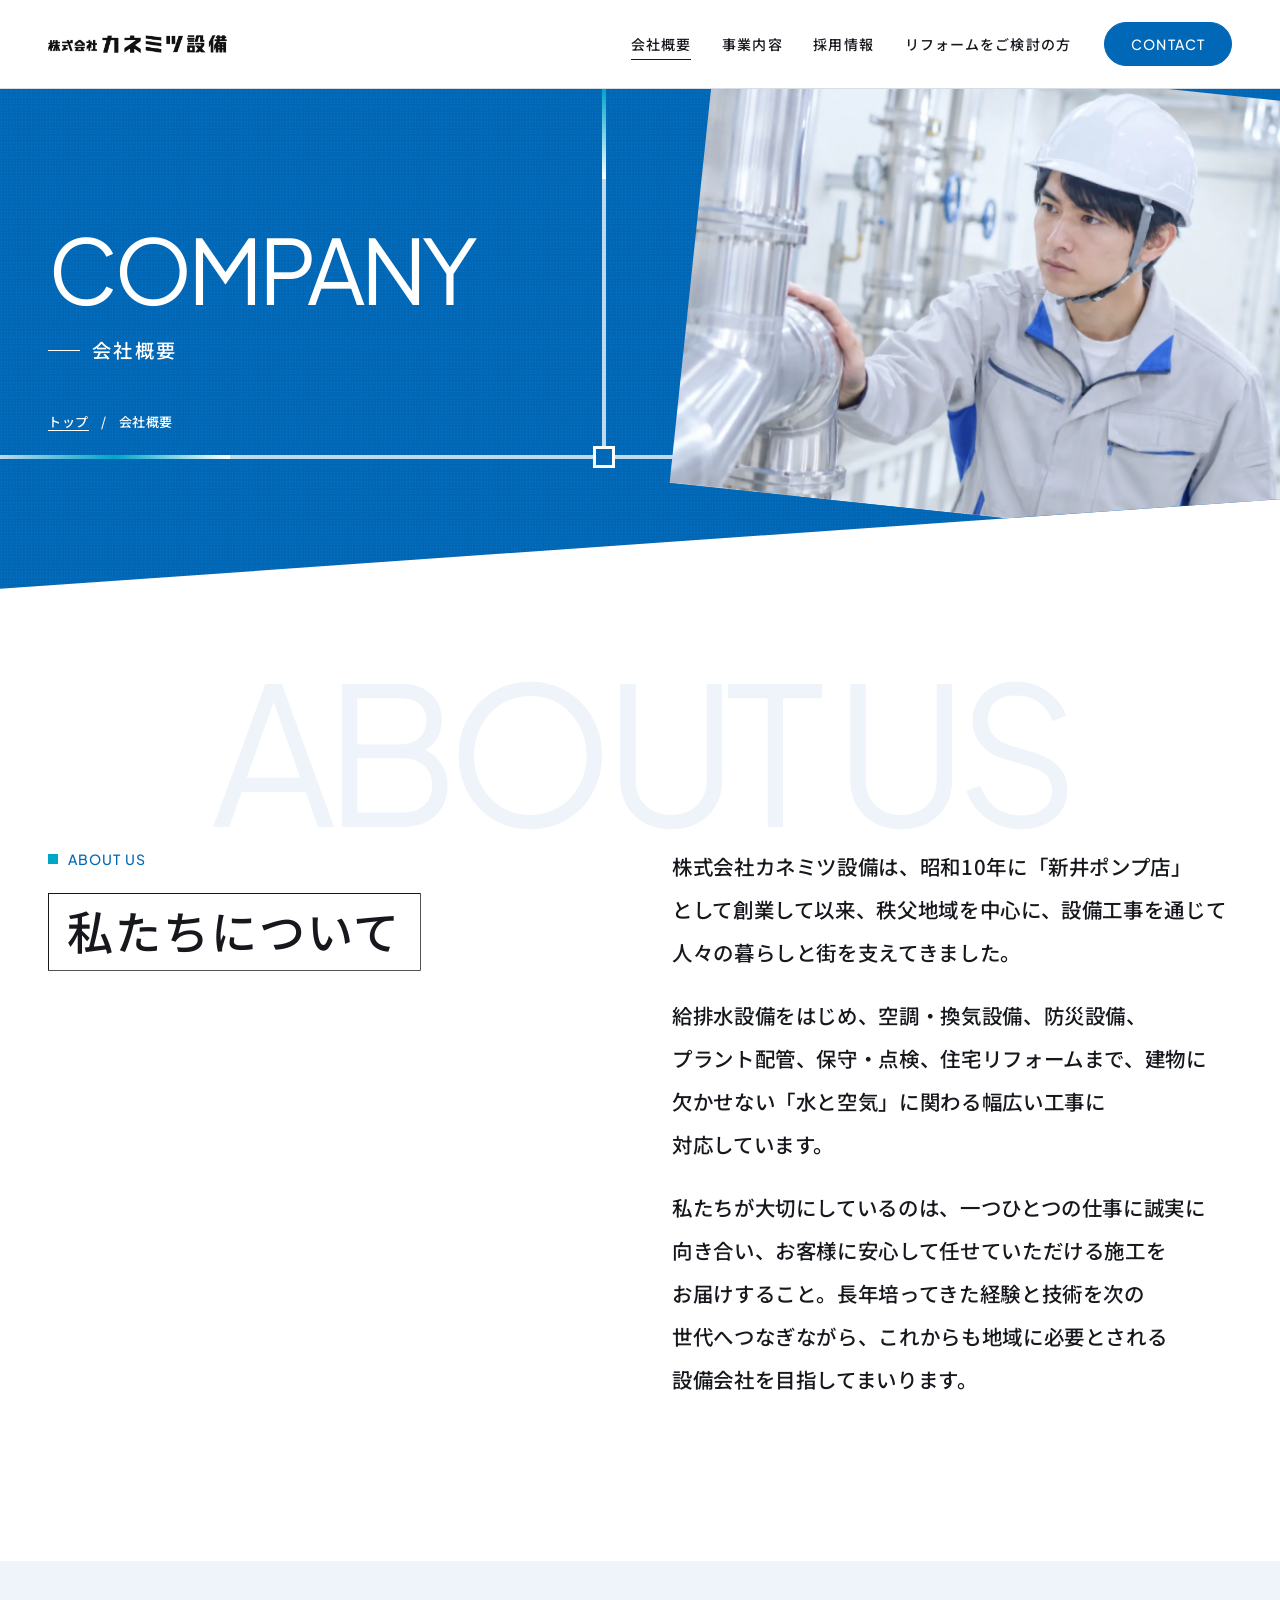
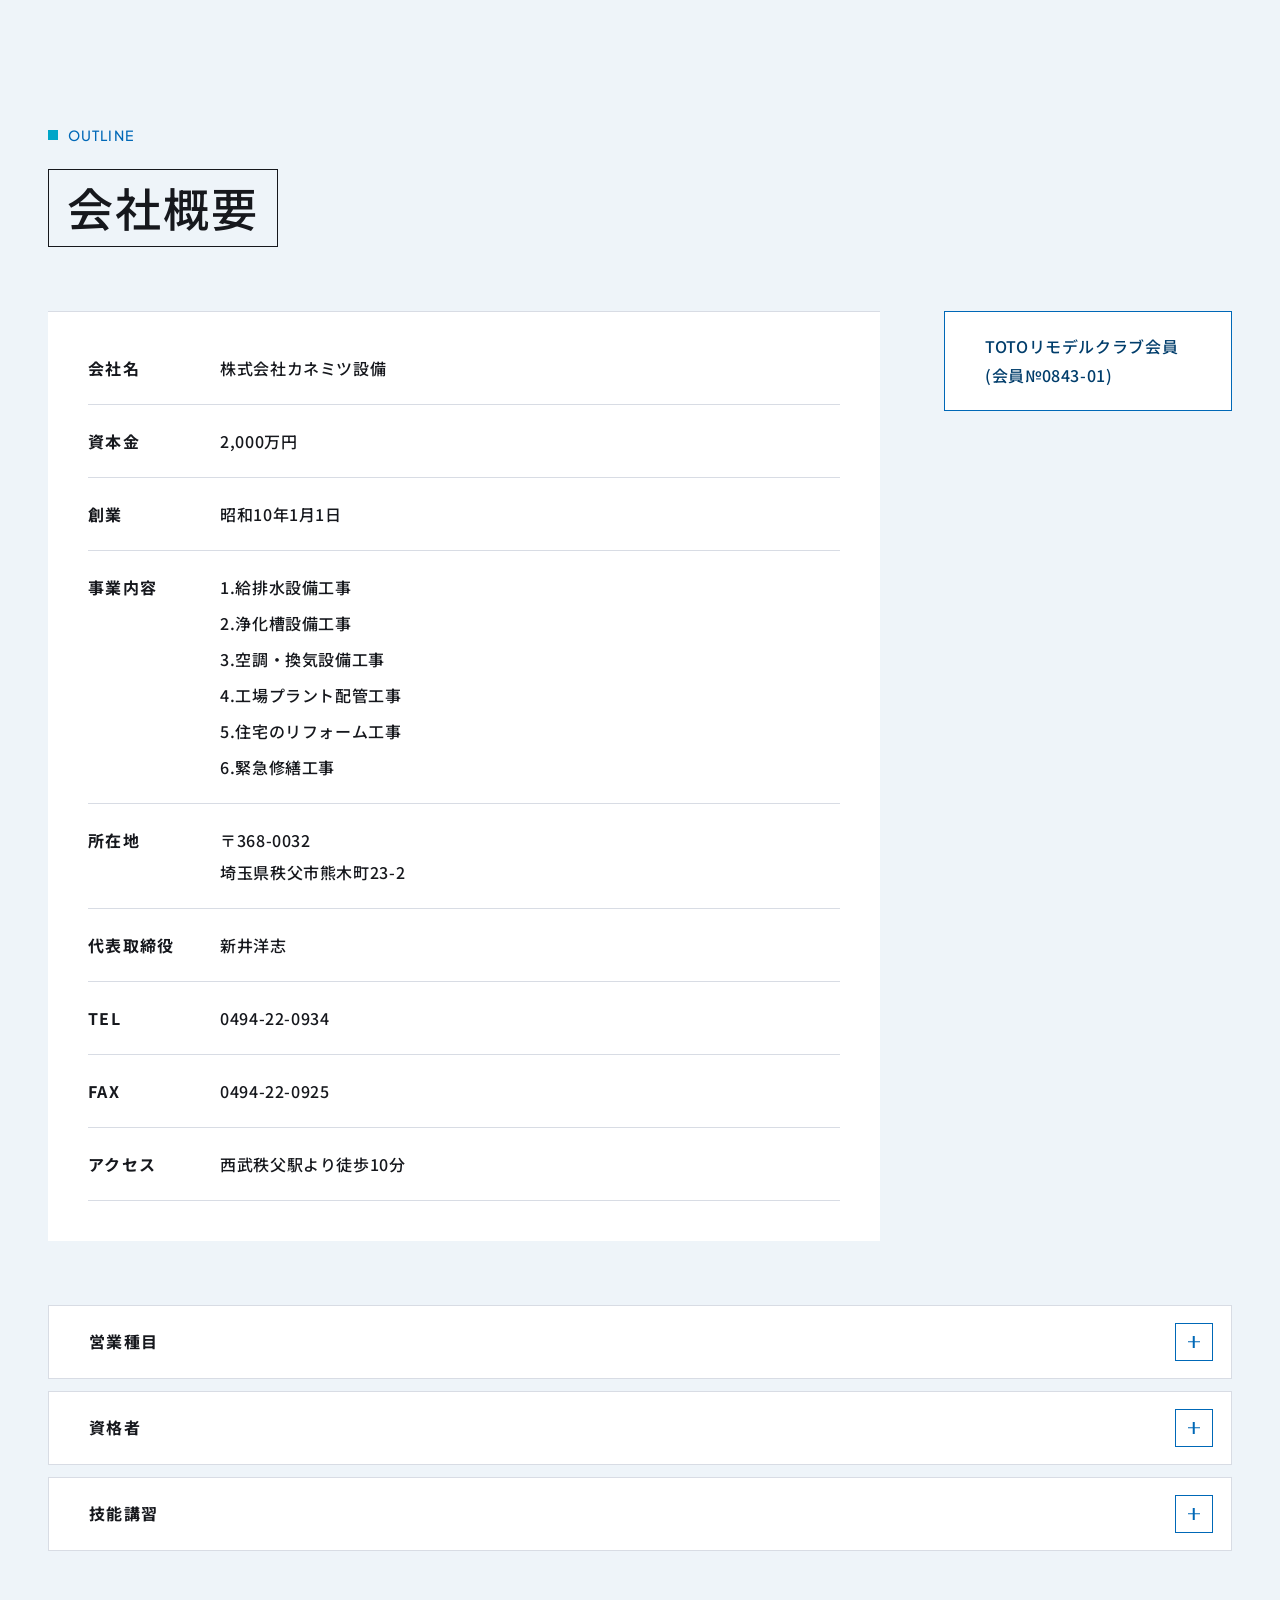
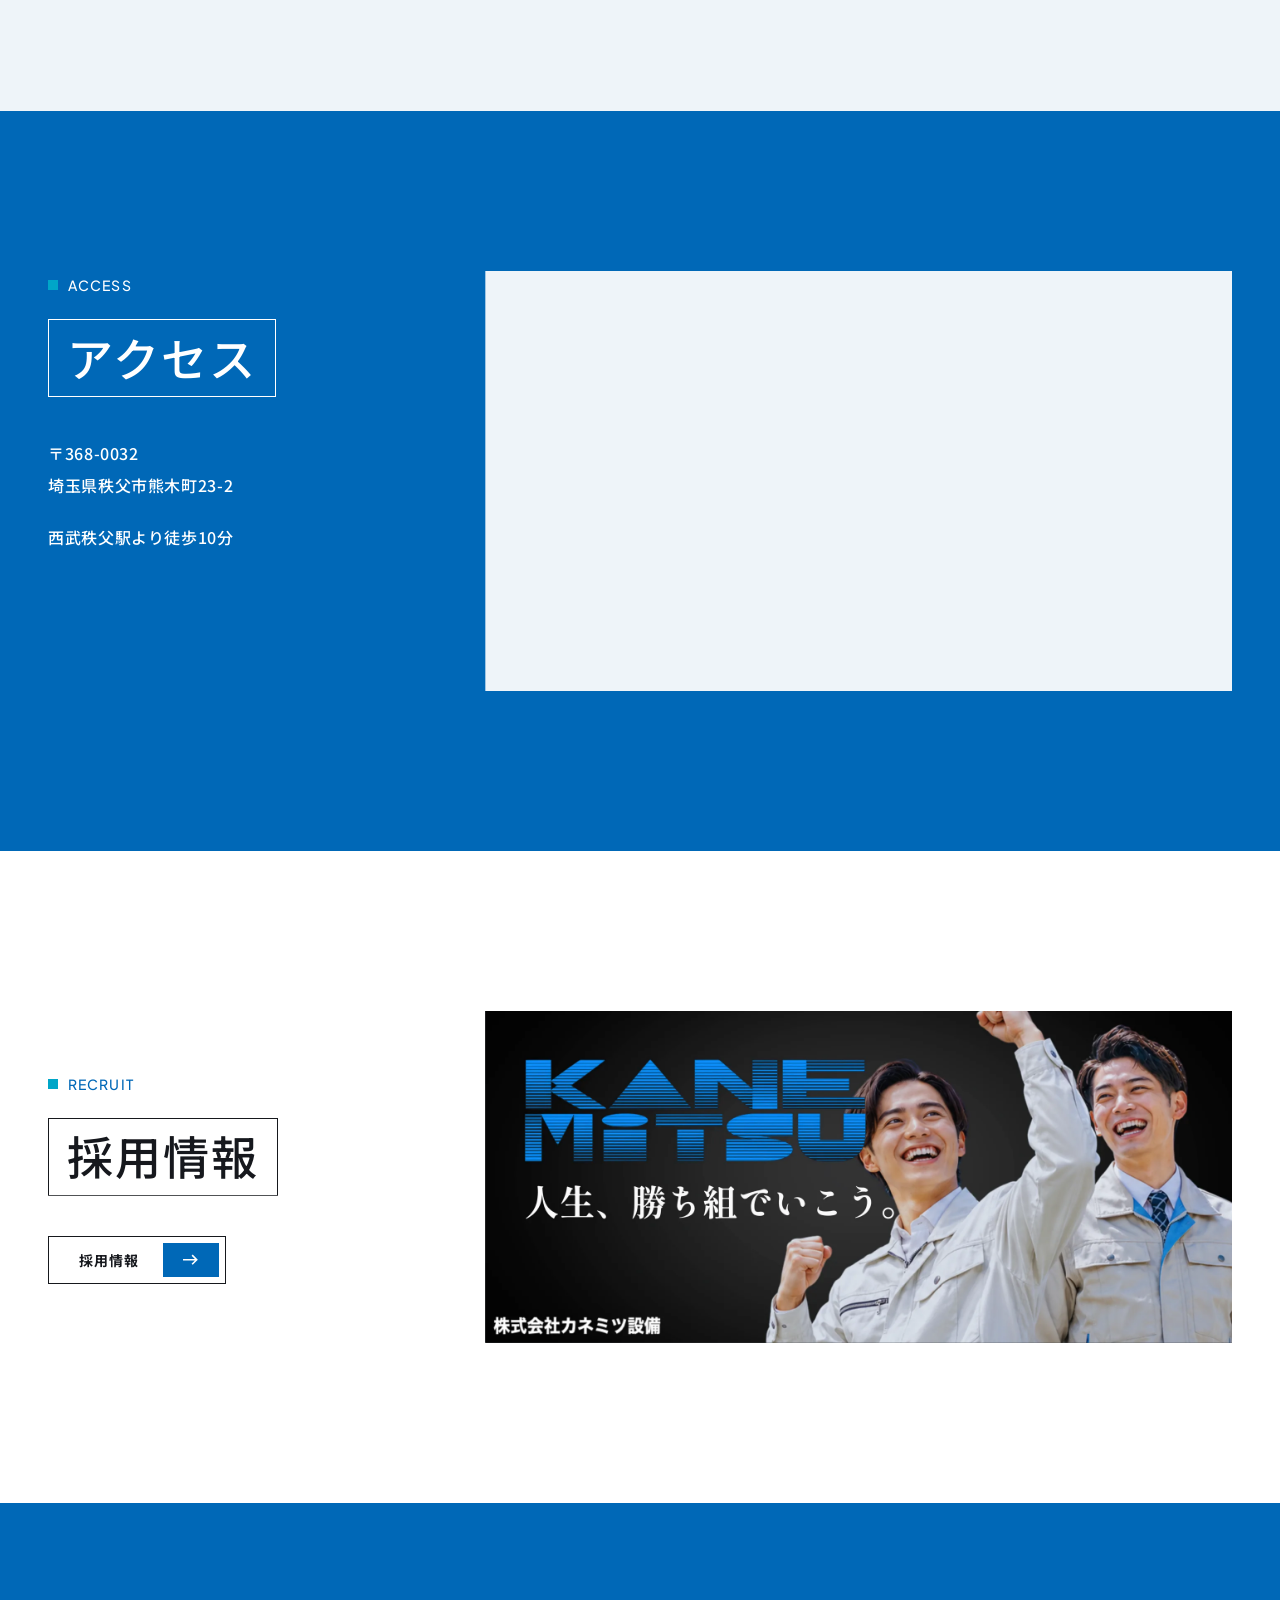
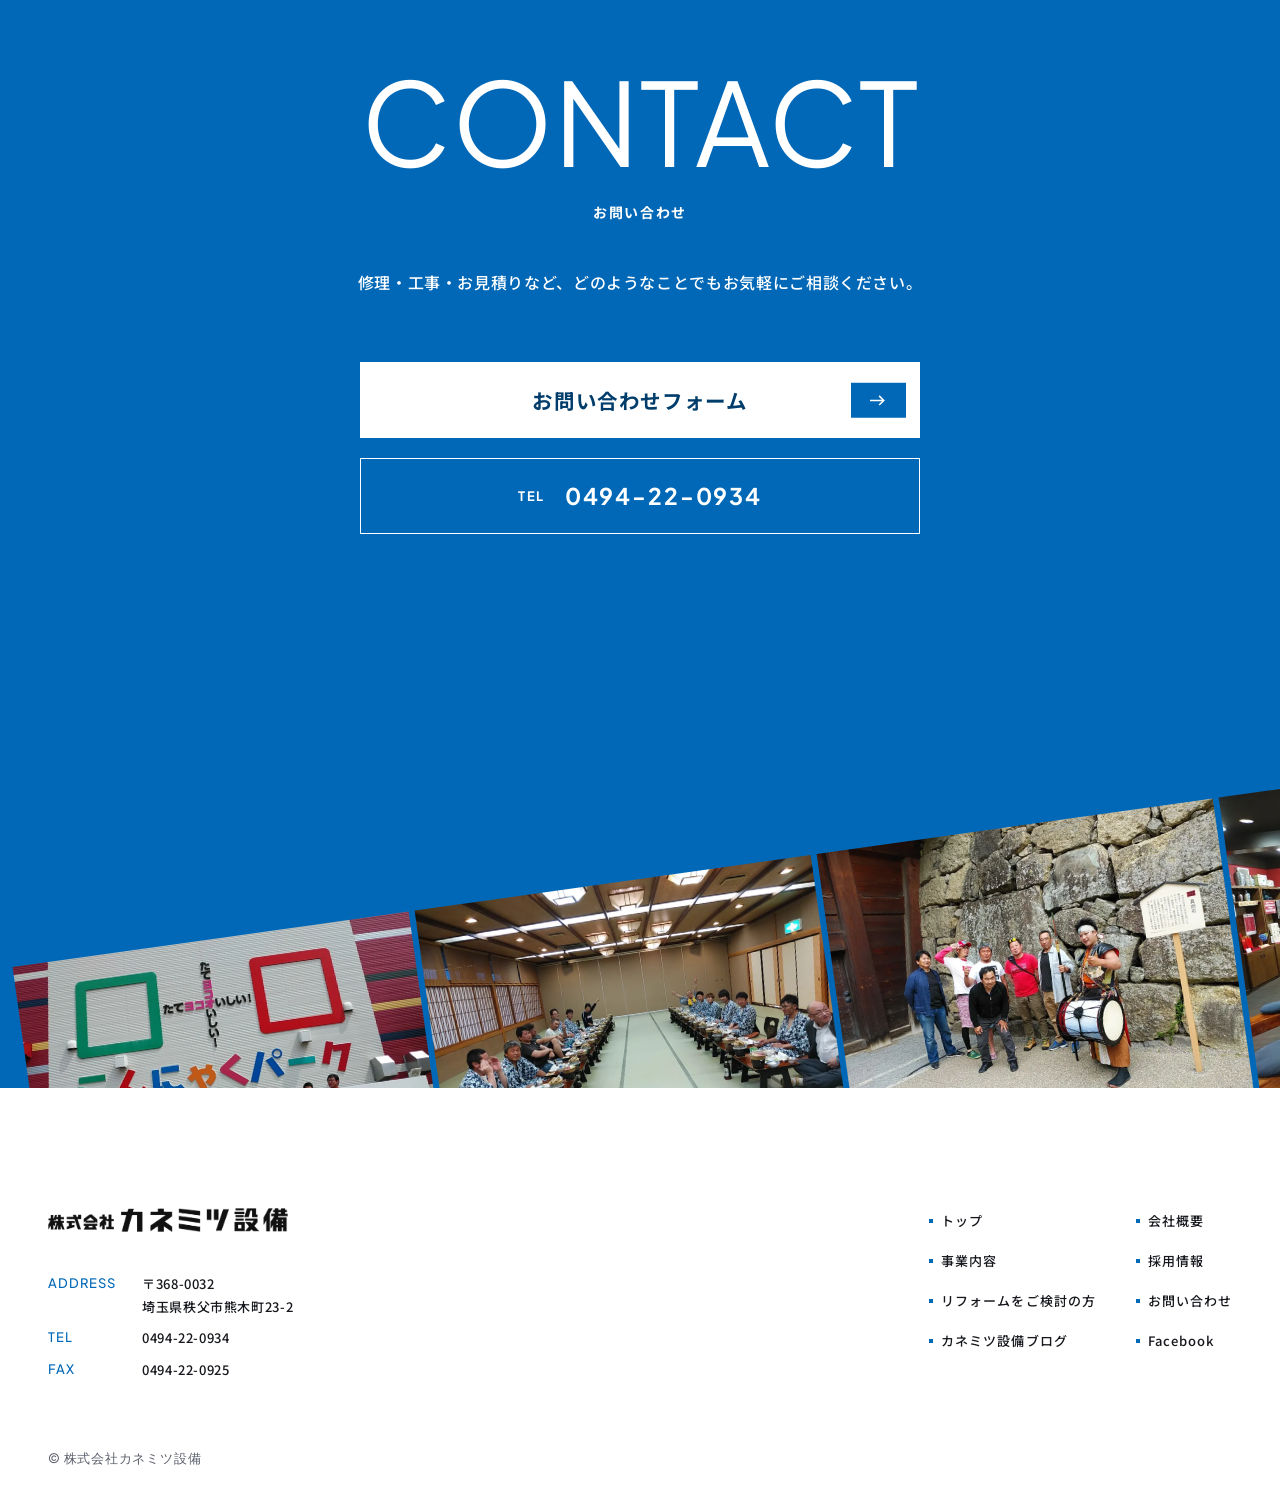
==== commit 449eea72: "表示を更新（2026-11-22）" ====
--- a/company/index.html
+++ b/company/index.html
@@ -20,12 +20,12 @@
 <link rel="preconnect" href="https://fonts.googleapis.com">
 <link rel="preconnect" href="https://fonts.gstatic.com" crossorigin>
 <link href="https://fonts.googleapis.com/css2?family=Plus+Jakarta+Sans:wght@400;500;700&family=Krona+One&family=Noto+Sans+JP:wght@400;500;700;900&family=Shippori+Mincho+B1:wght@600;800&display=swap" rel="stylesheet">
-<link rel="icon" href="../assets/favicon.ico?v=20261122221515" sizes="any">
-<link rel="icon" href="../assets/favicon-32.png?v=20261122221515" type="image/png" sizes="32x32">
-<link rel="apple-touch-icon" href="../assets/apple-touch-icon.png?v=20261122221515">
-<link rel="stylesheet" href="../tokens.css?v=20261122221515">
-<link rel="stylesheet" href="../base.css?v=20261122221515">
-<link rel="stylesheet" href="../style.css?v=20261122221515">
+<link rel="icon" href="../assets/favicon.ico?v=20261122225117" sizes="any">
+<link rel="icon" href="../assets/favicon-32.png?v=20261122225117" type="image/png" sizes="32x32">
+<link rel="apple-touch-icon" href="../assets/apple-touch-icon.png?v=20261122225117">
+<link rel="stylesheet" href="../tokens.css?v=20261122225117">
+<link rel="stylesheet" href="../base.css?v=20261122225117">
+<link rel="stylesheet" href="../style.css?v=20261122225117">
 <script>
 /* ローディング：TOP を開いた初回（同じタブの中で1回）だけ。動きを減らす設定・自動の検査では出さない（?ld=1 で必ず出す）。
    キットの検査用ブラウザは普通のブラウザのふりをするので、窓が画面より狭い・iPhone を名乗るのに Chrome の印がある、で見分ける */
@@ -37,25 +37,10 @@
 </head>
 <body class="is-sub is-sub--company">
 
-<div class="ld" aria-hidden="true">
-  <div class="ld__s1">
-    <div class="ld__drops"><span class="ld__drop" style="--i: 0"><svg viewBox="0 0 24 33"><path class="ld__d" d="M12 0C12 0 0 14 0 21a12 12 0 0 0 24 0C24 14 12 0 12 0Z"/><path class="ld__hl" d="M6 21a6 6 0 0 0 4 6"/></svg></span><span class="ld__drop" style="--i: 1"><svg viewBox="0 0 24 33"><path class="ld__d" d="M12 0C12 0 0 14 0 21a12 12 0 0 0 24 0C24 14 12 0 12 0Z"/><path class="ld__hl" d="M6 21a6 6 0 0 0 4 6"/></svg></span><span class="ld__drop" style="--i: 2"><svg viewBox="0 0 24 33"><path class="ld__d" d="M12 0C12 0 0 14 0 21a12 12 0 0 0 24 0C24 14 12 0 12 0Z"/><path class="ld__hl" d="M6 21a6 6 0 0 0 4 6"/></svg></span><span class="ld__drop" style="--i: 3"><svg viewBox="0 0 24 33"><path class="ld__d" d="M12 0C12 0 0 14 0 21a12 12 0 0 0 24 0C24 14 12 0 12 0Z"/><path class="ld__hl" d="M6 21a6 6 0 0 0 4 6"/></svg></span><span class="ld__drop" style="--i: 4"><svg viewBox="0 0 24 33"><path class="ld__d" d="M12 0C12 0 0 14 0 21a12 12 0 0 0 24 0C24 14 12 0 12 0Z"/><path class="ld__hl" d="M6 21a6 6 0 0 0 4 6"/></svg></span><span class="ld__drop" style="--i: 5"><svg viewBox="0 0 24 33"><path class="ld__d" d="M12 0C12 0 0 14 0 21a12 12 0 0 0 24 0C24 14 12 0 12 0Z"/><path class="ld__hl" d="M6 21a6 6 0 0 0 4 6"/></svg></span></div>
-    <div class="ld__pipe"><b></b><b></b><b></b>
-      <span class="ld__air"><svg viewBox="0 0 40 24"><path d="M2 18h22a6 6 0 1 0-6-6M2 8h12"/></svg><svg viewBox="0 0 40 24"><path d="M2 18h22a6 6 0 1 0-6-6M2 8h12"/></svg><svg viewBox="0 0 40 24"><path d="M2 18h22a6 6 0 1 0-6-6M2 8h12"/></svg></span>
-      <span class="ld__tap"><svg viewBox="0 -20 60 60"><path class="ld__tap-body" d="M0 1h34a15 15 0 0 1 15 15v14H39V16a4 4 0 0 0-4-4H0Z"/><path class="ld__tap-hd" d="M22 0V-12M12 -14h20"/></svg><span class="ld__fall"><i></i><i></i><i></i></span></span>
-    </div>
-  </div>
-  <div class="ld__s2">
-    <svg class="ld__house" viewBox="0 0 200 170"><rect class="ld__chim" x="132" y="34" width="16" height="34"/><path class="ld__roof" d="M18 92 100 22l82 70Z"/><rect class="ld__wall" x="38" y="84" width="124" height="78"/><rect class="ld__win" x="54" y="100" width="40" height="40" rx="4"/><rect class="ld__win" x="106" y="100" width="40" height="40" rx="4"/><path class="ld__in-drop" d="M74 106s-11 13-11 20a11 11 0 0 0 22 0c0-7-11-20-11-20Z"/><path class="ld__in-air" d="M114 116h20a5 5 0 1 0-5-5M114 126h14a4 4 0 1 1-4 4"/><path class="ld__smoke" d="M140 28c-6-6 6-10 0-16s6-10 0-14"/></svg>
-    <p class="ld__catch" data-todo>水と空気の<br>トータルプランナー</p>
-  </div>
-  <button class="ld__skip" type="button" tabindex="-1">SKIP<span>›</span></button>
-</div>
-
 <header class="header">
   <a class="logo" href="../" aria-label="株式会社カネミツ設備 トップへ">
-    <img class="logo__w" src="../assets/logo_w.png?v=20261122221515" alt="" width="2502" height="243">
-    <img class="logo__c" src="../assets/logo.png?v=20261122221515" alt="" width="2502" height="243">
+    <img class="logo__w" src="../assets/logo_w.png?v=20261122225117" alt="" width="2502" height="243">
+    <img class="logo__c" src="../assets/logo.png?v=20261122225117" alt="" width="2502" height="243">
   </a>
   <nav class="nav" aria-label="メインメニュー">
     <ul class="nav__list">
@@ -86,7 +71,7 @@
 <main>
     <section class="ph">
     <div class="ph__deco" aria-hidden="true"><span class="pipe"><i class="p1"></i><i class="p2"></i><b class="j1"></b></span></div>
-    <figure class="ph__photo" data-bleed><img src="../assets/sub/company.webp?v=20261122221515" alt="" width="1400" height="933" style="--ox: 60%"></figure>
+    <figure class="ph__photo" data-bleed><img src="../assets/sub/company.webp?v=20261122225117" alt="" width="1400" height="933" style="--ox: 60%"></figure>
     <div class="wrap ph__in">
       <h1 class="ph__ttl"><span class="ph__en" aria-hidden="true"><span class="mask" style="--m: 0"><span>COMPANY</span></span></span><span class="ph__ja">会社概要</span></h1>
       <ol class="crumb ph__crumb"><li><a href="../">トップ</a></li><li>会社概要</li></ol>
@@ -226,7 +211,7 @@
       <a class="tor__kv rv rv--clip" href="../recruit/" tabindex="-1" aria-hidden="true">
         <picture>
           <source media="(max-width: 959px)" srcset="../assets/kv-sp.webp?v=20261119a" width="1200" height="675">
-          <img src="../assets/kv.webp?v=20261122221515" alt="" width="1800" height="800">
+          <img src="../assets/kv.webp?v=20261122225117" alt="" width="1800" height="800">
         </picture>
       </a>
     </div>
@@ -244,11 +229,11 @@
     </div>
     <div class="ct__reel" aria-hidden="true" data-bleed>
       <div class="ct__track">
-        <img src="../assets/life/l01.webp?v=20261122221515" alt="" width="1024" height="768" loading="lazy">
-        <img src="../assets/life/l02.webp?v=20261122221515" alt="" width="1024" height="768" loading="lazy">
-        <img src="../assets/life/l03.webp?v=20261122221515" alt="" width="1024" height="768" loading="lazy">
-        <img src="../assets/life/l04.webp?v=20261122221515" alt="" width="1024" height="768" loading="lazy">
-        <img src="../assets/life/l05.webp?v=20261122221515" alt="" width="1024" height="768" loading="lazy">
+        <img src="../assets/life/l01.webp?v=20261122225117" alt="" width="1024" height="768" loading="lazy">
+        <img src="../assets/life/l02.webp?v=20261122225117" alt="" width="1024" height="768" loading="lazy">
+        <img src="../assets/life/l03.webp?v=20261122225117" alt="" width="1024" height="768" loading="lazy">
+        <img src="../assets/life/l04.webp?v=20261122225117" alt="" width="1024" height="768" loading="lazy">
+        <img src="../assets/life/l05.webp?v=20261122225117" alt="" width="1024" height="768" loading="lazy">
       </div>
     </div>
   </section>
@@ -258,7 +243,7 @@
 <footer class="footer footer--w">
   <div class="wrap footer__top">
     <div class="footer__co">
-      <a class="footer__logo" href="../" aria-label="株式会社カネミツ設備 トップへ"><img src="../assets/logo.png?v=20261122221515" alt="" width="2502" height="243" loading="lazy"></a>
+      <a class="footer__logo" href="../" aria-label="株式会社カネミツ設備 トップへ"><img src="../assets/logo.png?v=20261122225117" alt="" width="2502" height="243" loading="lazy"></a>
       <dl class="footer__info">
         <dt>ADDRESS</dt><dd><span class="nb">〒368-0032</span><br>埼玉県秩父市熊木町23-2</dd>
         <dt>TEL</dt><dd><a class="nb" href="tel:0494220934">0494-22-0934</a></dd>
@@ -281,6 +266,6 @@
   </div>
 </footer>
 
-<script src="../site.js?v=20261122221515"></script>
+<script src="../site.js?v=20261122225117"></script>
 </body>
 </html>
--- a/style.css
+++ b/style.css
@@ -29,7 +29,7 @@
 .fv__card--3 { left: 76.5vw; top: 34vw; width: 23vw; animation-delay: 0.75s; }
 .fv__card--3 .fv__card-ph::after { content: ""; position: absolute; inset: 0; background: var(--c-tint); mix-blend-mode: multiply; }
 @keyframes fv-card { from { opacity: 0; translate: 24px -32px; } to { opacity: 1; translate: 0 0; } }
-.fv__body { position: absolute; left: 5.3vw; top: min(38vw, calc(100svh - 230px)); z-index: 5; display: grid; gap: var(--sp-p); }
+.fv__body { position: absolute; left: 5.3vw; top: min(38vw, calc(100svh - 300px)); z-index: 5; display: grid; gap: var(--sp-p); }
 .fv__catch { max-width: 9.5em; font-weight: 700; font-size: clamp(30px, 4.4vw, 64px); line-height: 1.62; letter-spacing: 0.04em; color: var(--c-base); animation: fv-up 1s var(--ease) 0.5s both; }
 .fv__catch-in { padding: 0.06em 0.32em 0.1em; background: var(--c-sub); -webkit-box-decoration-break: clone; box-decoration-break: clone; }
 .fv__en { justify-self: start; padding: 0.15em 0.88em; background: var(--c-sub); font-family: var(--ff-en); font-weight: 400; font-size: clamp(14px, 1.6vw, 22px); letter-spacing: 0.02em; animation: fv-up 1s var(--ease) 0.65s both; }
@@ -163,7 +163,7 @@
 .ct__main .btn__arw { position: absolute; right: 14px; top: 50%; translate: 0 -50%; border-radius: var(--radius); aspect-ratio: 1.6; width: calc(var(--btn-arw) * 1.2); }
 .ct__tel { border: 1px solid var(--c-base); font-family: var(--ff-en); font-size: clamp(18px, 1.8vw, 24px); }
 .ct__tel-label { flex: none; font-size: var(--fs-small); letter-spacing: 0.12em; }
-.ct__reel { margin-top: var(--sp-g); height: calc(var(--reel-h) * 1.25); }
+.ct__reel { margin-top: calc(var(--sp-g) + 9vw); height: calc(var(--reel-h) * 1.25); }
 .ct__track { display: flex; gap: 6px; width: max-content; padding-top: calc(var(--reel-h) * 0.3); rotate: -8deg; transform-origin: 0 0; translate: 0 calc(var(--reel-h) * 0.55); animation: reel 70s linear infinite; }
 .ct__track img { height: var(--reel-h); width: auto; aspect-ratio: 4 / 3; object-fit: cover; }
 
@@ -192,8 +192,6 @@
 .ph__deco > span { position: absolute; inset: 0; }
 .ph__photo { position: absolute; z-index: 1; right: -6vw; top: calc(var(--header-h) - 1vw); width: 52vw; aspect-ratio: 3 / 2; overflow: hidden; rotate: 6deg; background: var(--c-pale); animation: fv-in 1.1s var(--ease) 0.15s both; }
 .ph__photo img { object-position: var(--ox, 50%) var(--oy, 50%); animation: ph-zoom 2.4s var(--ease) 0.15s both; }
-.ph__photo--illust { display: grid; place-items: center; }
-.ph__house { width: 64%; overflow: visible; rotate: -6deg; transform-origin: 50% 100%; animation: ld-pop 0.7s var(--ease) 0.9s both; }
 .ph__in { position: relative; z-index: 2; display: grid; gap: var(--sp-b); justify-items: start; }
 .ph__ttl { display: grid; gap: var(--sp-p); }
 .ph__en { display: flex; flex-wrap: wrap; column-gap: 0.25em; max-width: 44vw; font-family: var(--ff-en); font-weight: 400; font-size: clamp(52px, 7vw, 120px); line-height: 0.95; letter-spacing: -0.05em; }
@@ -223,11 +221,19 @@
 .ab__in, .msg__in { position: relative; display: grid; gap: var(--sp-b); padding-top: calc(var(--sp-s) * 0.8); }
 .ab .hd, .msg .hd { margin-bottom: 0; }
 .ab__txt, .msg__txt { font-size: var(--fs-msg); line-height: 2.1; }
+.msg__photo { aspect-ratio: 3 / 2; overflow: hidden; }
+.msg__photo img, .feat__photos img { width: 100%; height: 100%; object-fit: cover; }
+.feat__photos { display: grid; grid-template-columns: 1fr 1fr; gap: 4px; margin-bottom: var(--sp-p); }
+.feat__photos figure { aspect-ratio: 3 / 2; overflow: hidden; }
 .msg__lead { font-weight: 500; font-size: clamp(26px, 3.6vw, 52px); line-height: 1.6; letter-spacing: 0.04em; }
 @media (min-width: 960px) {
   .ab__in, .msg__in { grid-template-columns: 1fr 1fr; column-gap: var(--sp-g); align-items: start; }
   .msg__lead { grid-column: 1 / -1; }
   .msg__txt { grid-column: 2; }
+  .msg--photo .msg__in { grid-template-columns: 7fr 5fr; }
+  .msg--photo .msg__lead { grid-column: 1; font-size: clamp(24px, 2.6vw, 40px); }
+  .msg--photo .msg__txt { grid-column: 1; }
+  .msg--photo .msg__photo { grid-column: 2; grid-row: 1 / span 3; align-self: center; aspect-ratio: 1; }
 }
 
 .prof { background: var(--c-pale); }
@@ -361,7 +367,7 @@
 @media (min-width: 960px) { .feat__list { grid-template-columns: 1fr 1fr; } }
 
 .flow { background: var(--c-pale); }
-.flow__list { --no: 60px; display: grid; gap: var(--sp-b); max-width: 920px; }
+.flow__list { --no: 60px; display: grid; gap: var(--sp-b); }
 .flow__step { position: relative; display: grid; grid-template-columns: var(--no) 1fr; column-gap: var(--sp-p); align-items: start; }
 .flow__step:not(:last-child)::before, .flow__step:not(:last-child)::after { content: ""; position: absolute; left: calc(var(--no) / 2 - 2px); top: calc(var(--no) / 2); width: 4px; height: calc(100% + var(--sp-b)); }
 .flow__step:not(:last-child)::before { background: var(--c-line); }
@@ -371,7 +377,11 @@
 .flow__step.is-on .flow__no { background: var(--c-sub); color: var(--c-base); }
 .flow__body { display: grid; gap: var(--sp-1); padding: var(--sp-p) var(--sp-b); background: var(--c-base); }
 .flow__ttl { font-weight: 700; font-size: clamp(17px, 1.5vw, 20px); letter-spacing: 0.06em; color: var(--c-sub-ink); }
-@media (min-width: 960px) { .flow__list { --no: 76px; } .flow__no { font-size: 32px; } }
+@media (min-width: 960px) {
+  .flow__list { --no: 76px; }
+  .flow__no { font-size: 32px; }
+  .flow__body { grid-template-columns: 12em 1fr; column-gap: var(--sp-g); align-items: center; min-height: var(--no); padding-inline: var(--sp-g); }
+}
 @media (max-width: 959px) {
   .flow__list { --no: 44px; }
   .flow__no { font-size: 20px; border-width: 2px; }
@@ -398,7 +408,7 @@
 @media (prefers-reduced-motion: reduce) {
   .rv--clip, .rv--wipe { clip-path: none; }
   .rv--clip img { scale: 1; }
-  .ph__photo, .ph__photo img, .ph__house, .ph__ja, .ph__crumb, .ph .pipe i, .ph .pipe b { animation: none; }
+  .ph__photo, .ph__photo img, .ph__ja, .ph__crumb, .ph .pipe i, .ph .pipe b { animation: none; }
   .ph__en .mask > span { animation: none; transform: none; }
 }
 
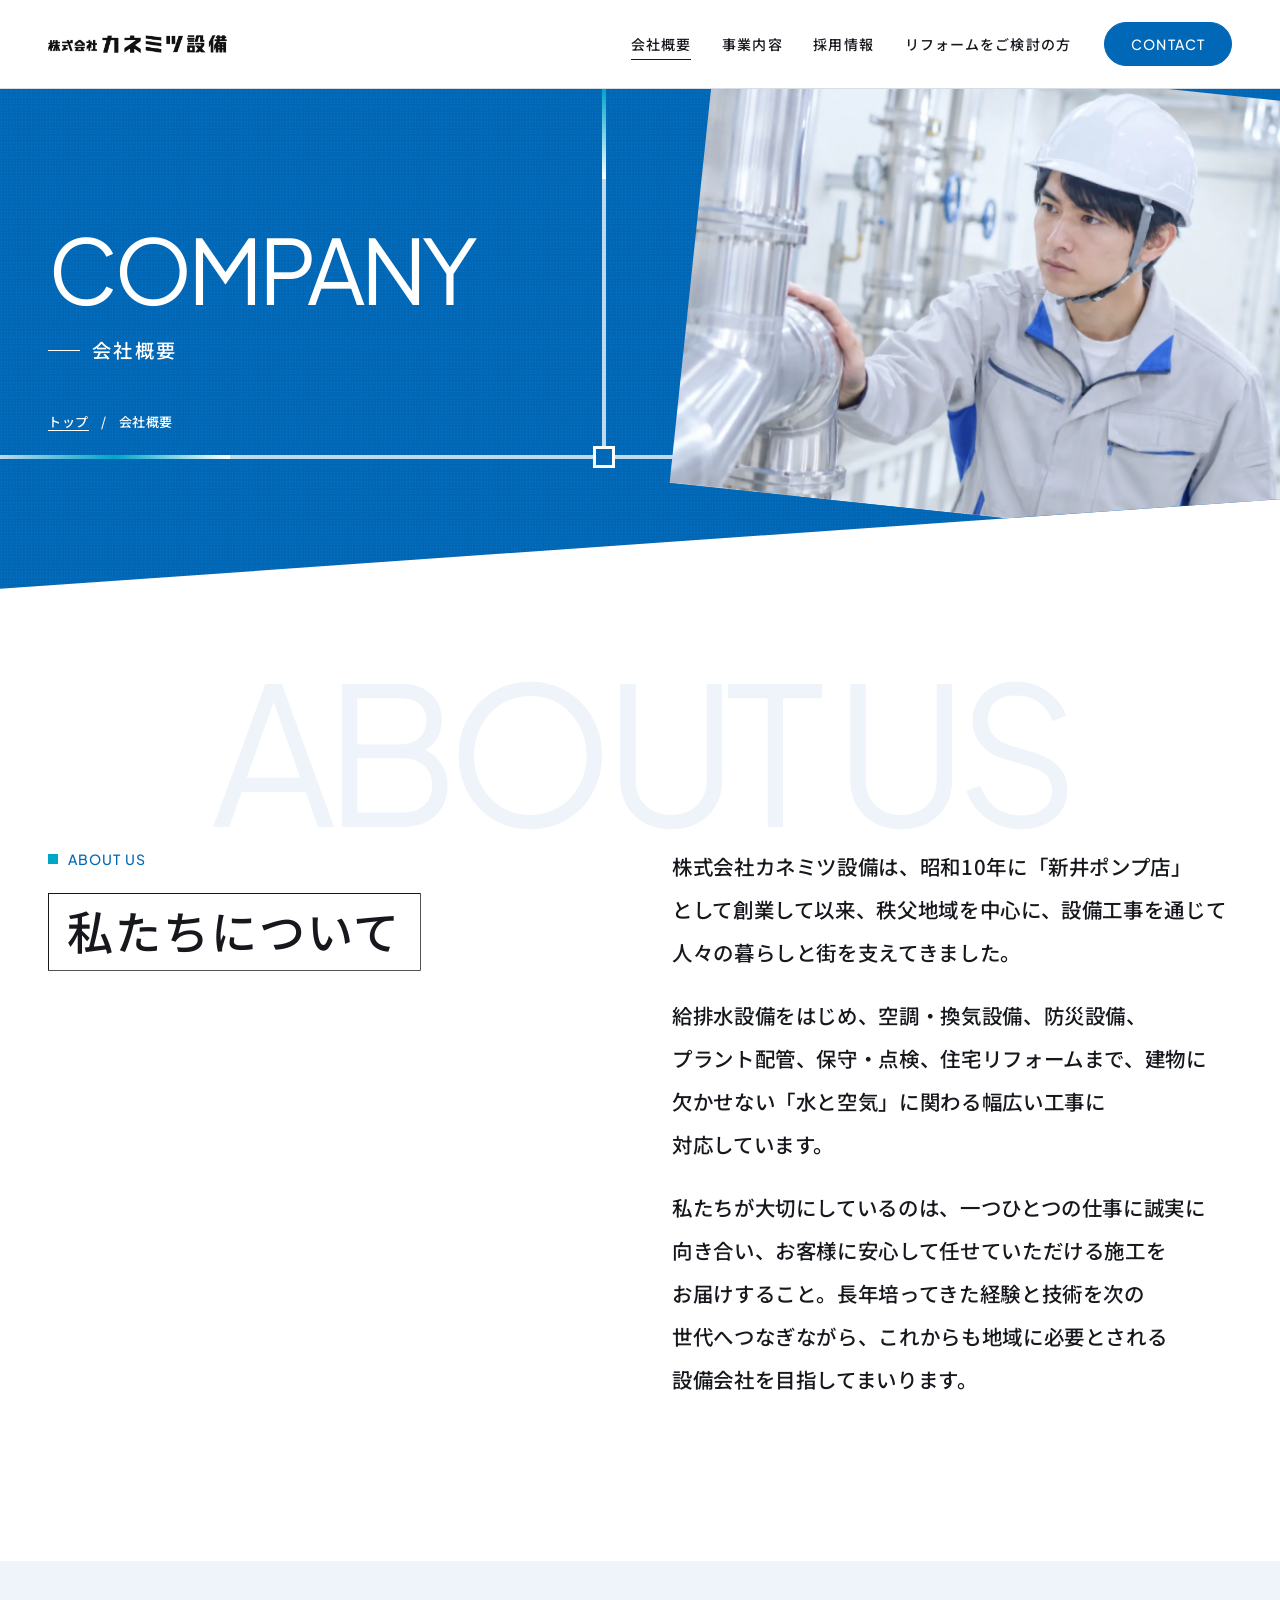
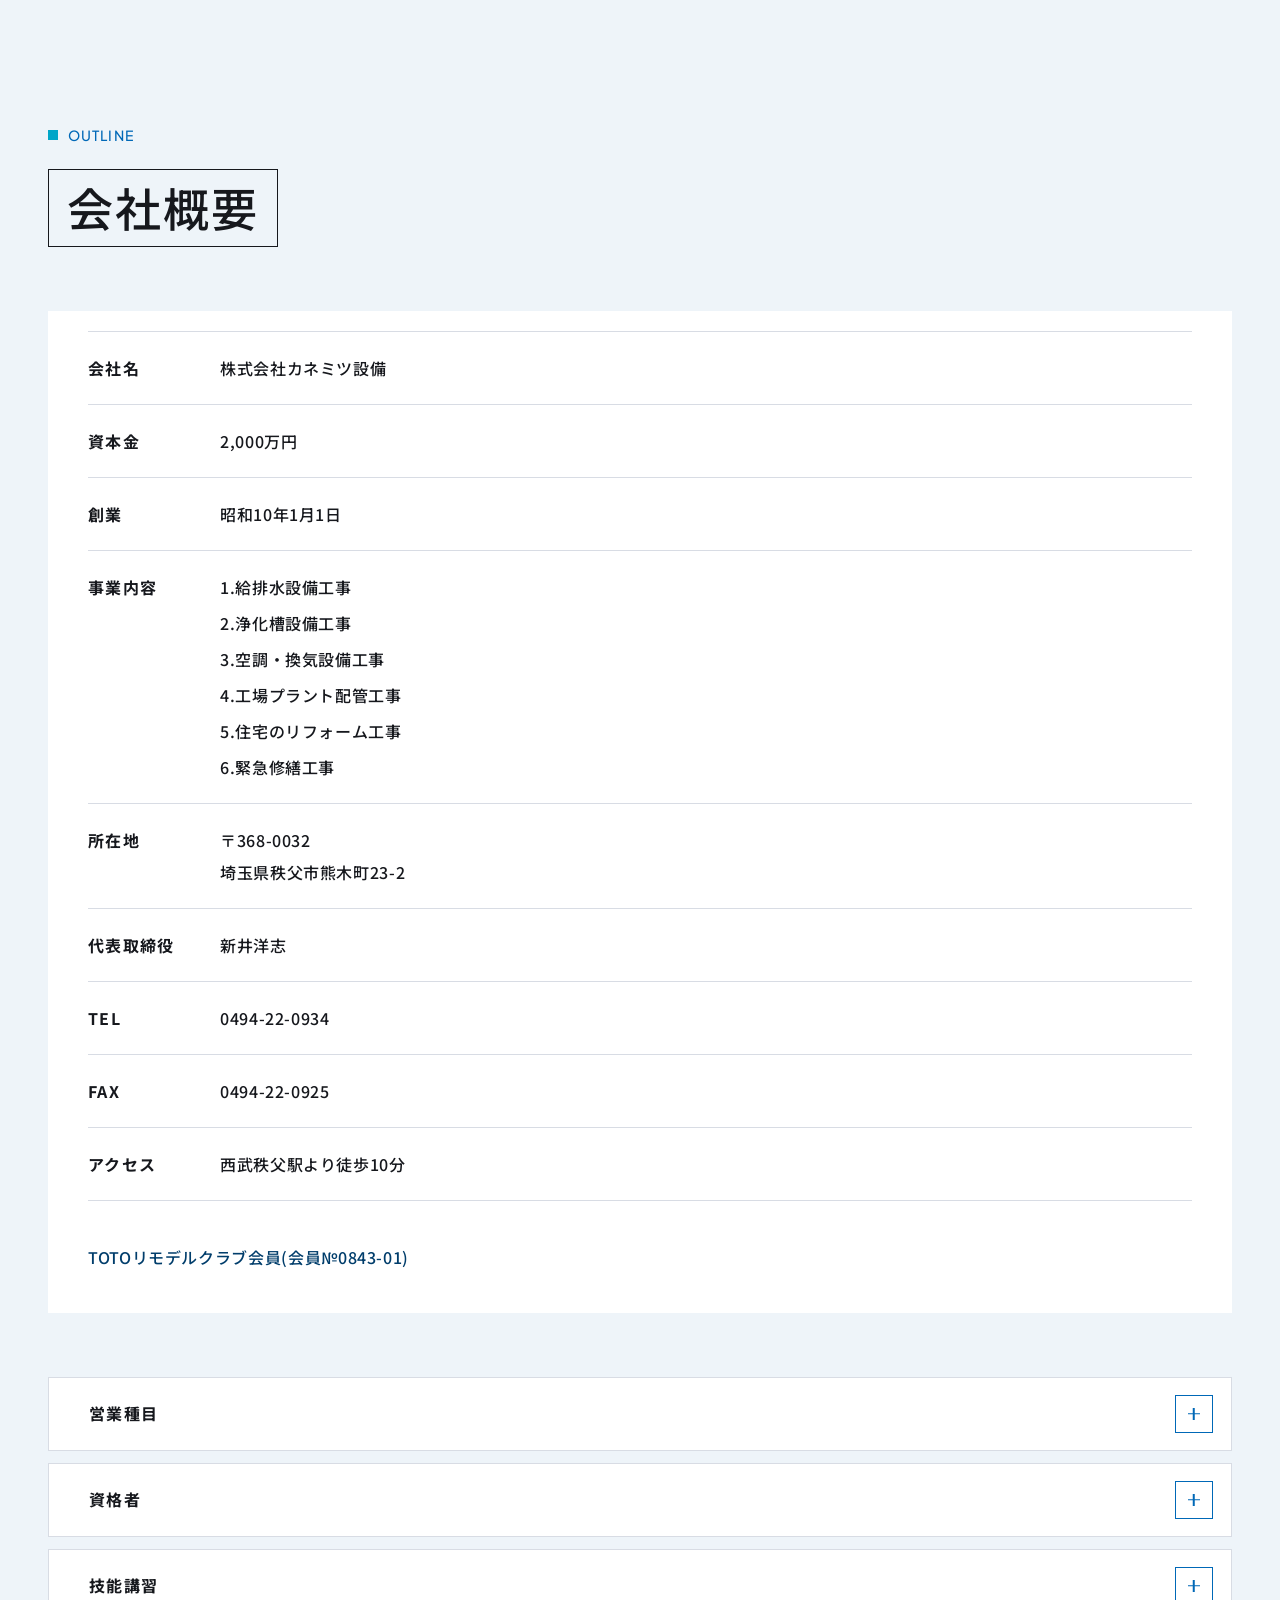
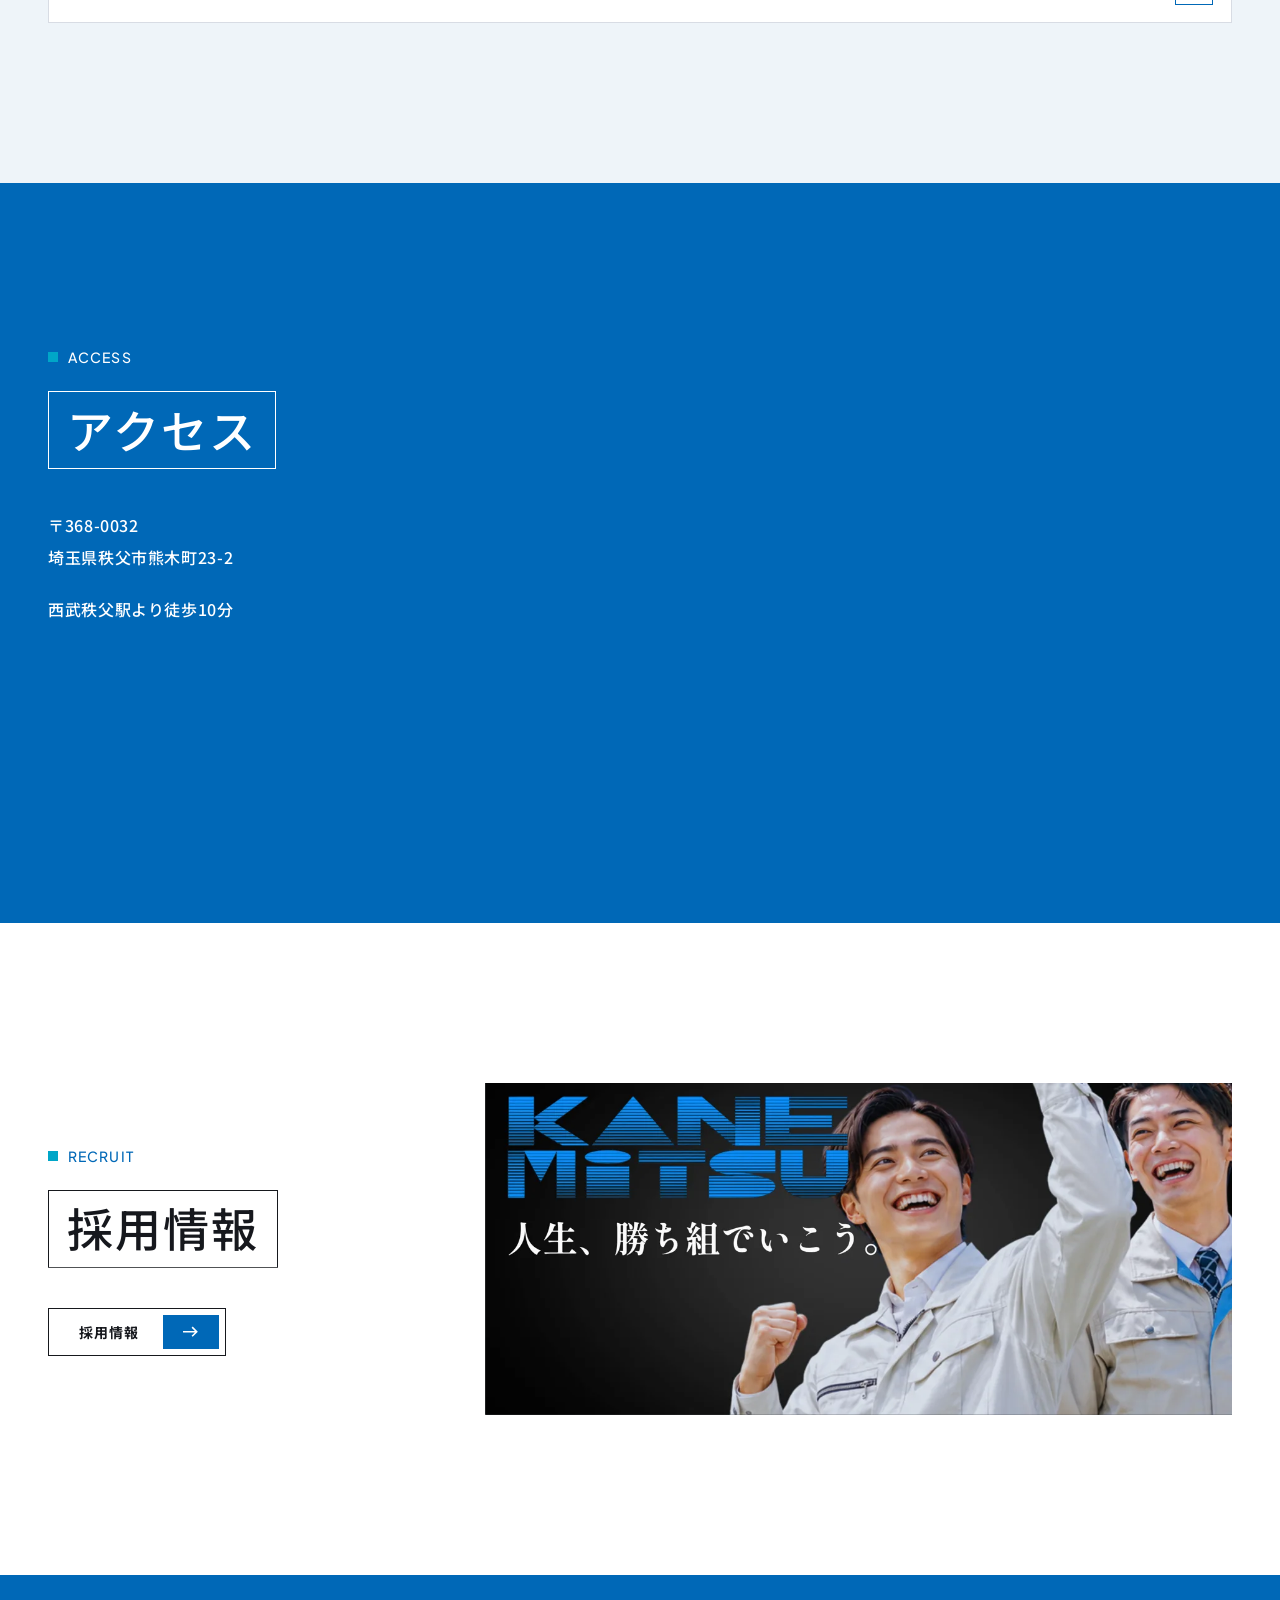
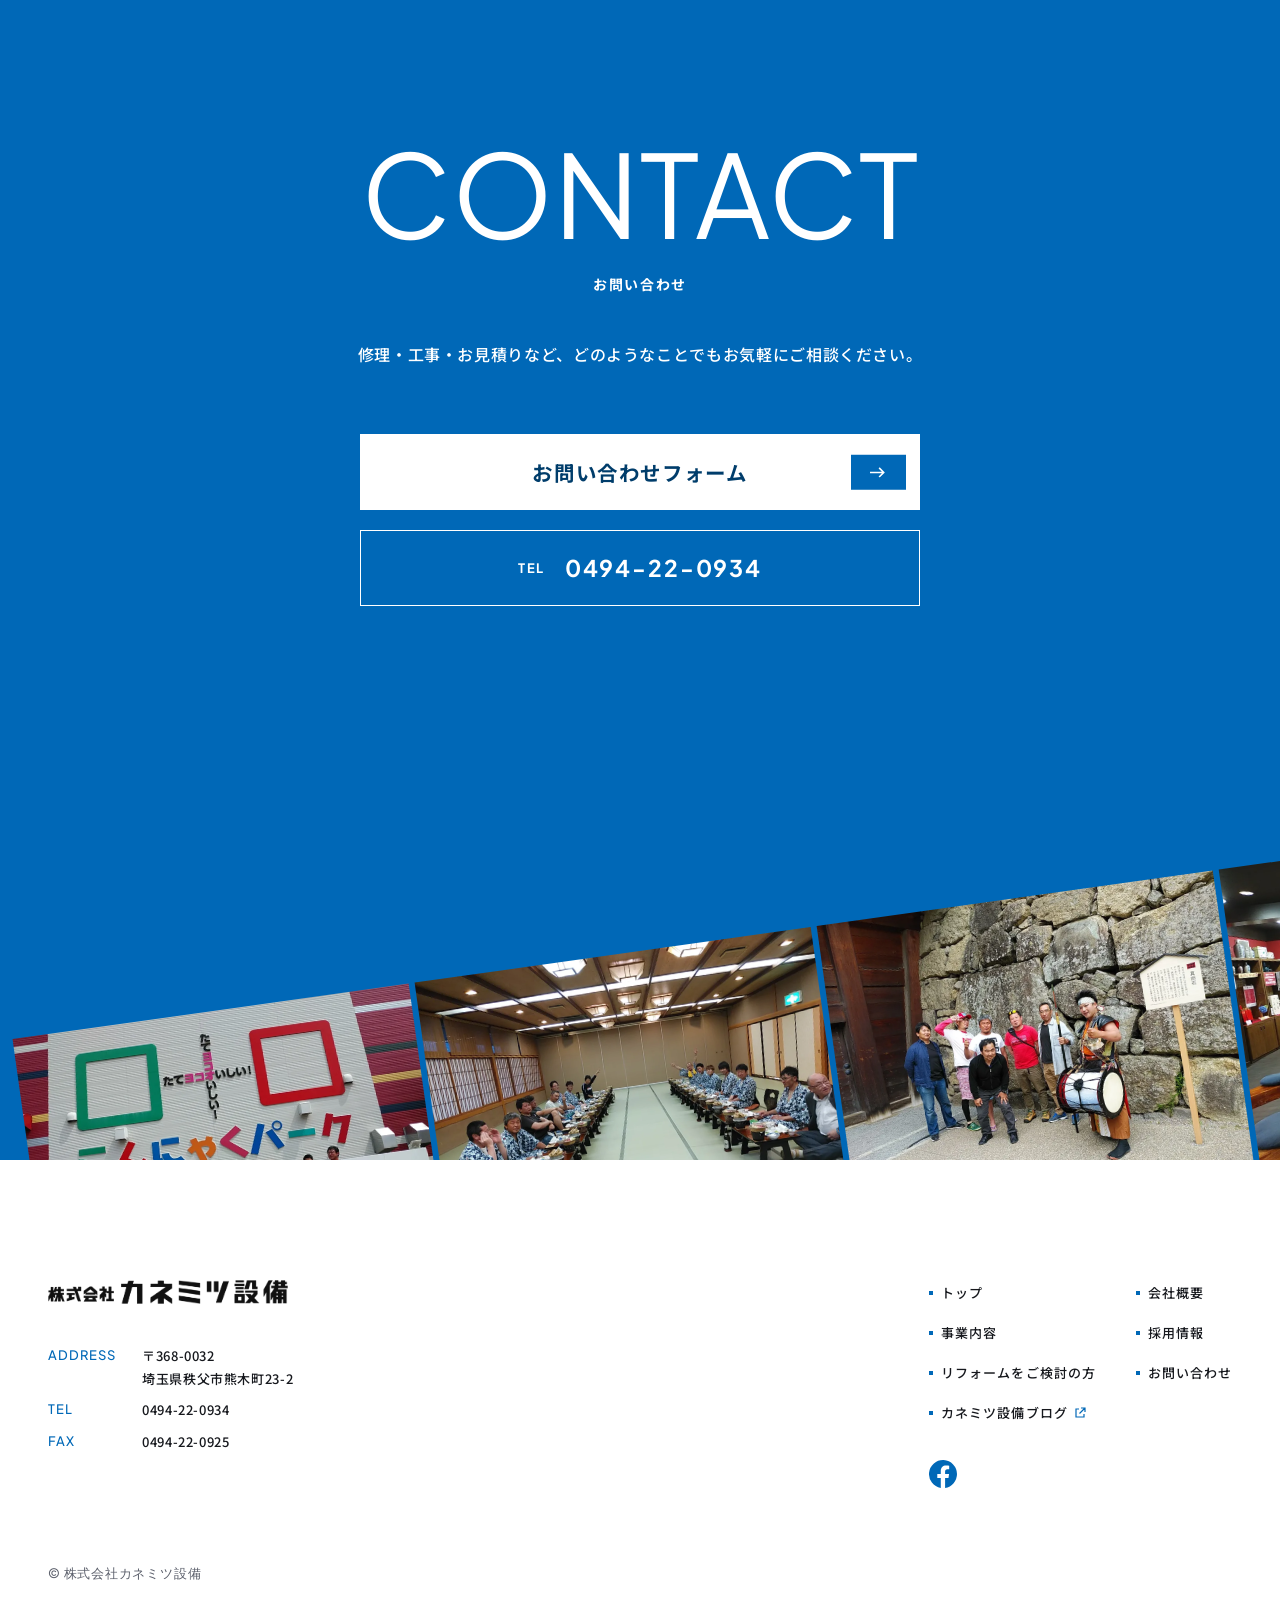
==== commit 60edfbb9: "表示を更新（2026-11-26）" ====
--- a/company/index.html
+++ b/company/index.html
@@ -20,12 +20,12 @@
 <link rel="preconnect" href="https://fonts.googleapis.com">
 <link rel="preconnect" href="https://fonts.gstatic.com" crossorigin>
 <link href="https://fonts.googleapis.com/css2?family=Plus+Jakarta+Sans:wght@400;500;700&family=Krona+One&family=Noto+Sans+JP:wght@400;500;700;900&family=Shippori+Mincho+B1:wght@600;800&display=swap" rel="stylesheet">
-<link rel="icon" href="../assets/favicon.ico?v=20261122225117" sizes="any">
-<link rel="icon" href="../assets/favicon-32.png?v=20261122225117" type="image/png" sizes="32x32">
-<link rel="apple-touch-icon" href="../assets/apple-touch-icon.png?v=20261122225117">
-<link rel="stylesheet" href="../tokens.css?v=20261122225117">
-<link rel="stylesheet" href="../base.css?v=20261122225117">
-<link rel="stylesheet" href="../style.css?v=20261122225117">
+<link rel="icon" href="../assets/favicon.ico?v=20261126154843" sizes="any">
+<link rel="icon" href="../assets/favicon-32.png?v=20261126154843" type="image/png" sizes="32x32">
+<link rel="apple-touch-icon" href="../assets/apple-touch-icon.png?v=20261126154843">
+<link rel="stylesheet" href="../tokens.css?v=20261126154843">
+<link rel="stylesheet" href="../base.css?v=20261126154843">
+<link rel="stylesheet" href="../style.css?v=20261126154843">
 <script>
 /* ローディング：TOP を開いた初回（同じタブの中で1回）だけ。動きを減らす設定・自動の検査では出さない（?ld=1 で必ず出す）。
    キットの検査用ブラウザは普通のブラウザのふりをするので、窓が画面より狭い・iPhone を名乗るのに Chrome の印がある、で見分ける */
@@ -39,8 +39,8 @@
 
 <header class="header">
   <a class="logo" href="../" aria-label="株式会社カネミツ設備 トップへ">
-    <img class="logo__w" src="../assets/logo_w.png?v=20261122225117" alt="" width="2502" height="243">
-    <img class="logo__c" src="../assets/logo.png?v=20261122225117" alt="" width="2502" height="243">
+    <img class="logo__w" src="../assets/logo_w.png?v=20261126154843" alt="" width="2502" height="243">
+    <img class="logo__c" src="../assets/logo.png?v=20261126154843" alt="" width="2502" height="243">
   </a>
   <nav class="nav" aria-label="メインメニュー">
     <ul class="nav__list">
@@ -71,7 +71,7 @@
 <main>
     <section class="ph">
     <div class="ph__deco" aria-hidden="true"><span class="pipe"><i class="p1"></i><i class="p2"></i><b class="j1"></b></span></div>
-    <figure class="ph__photo" data-bleed><img src="../assets/sub/company.webp?v=20261122225117" alt="" width="1400" height="933" style="--ox: 60%"></figure>
+    <figure class="ph__photo" data-bleed><img src="../assets/sub/company.webp?v=20261126154843" alt="" width="1400" height="933" style="--ox: 60%"></figure>
     <div class="wrap ph__in">
       <h1 class="ph__ttl"><span class="ph__en" aria-hidden="true"><span class="mask" style="--m: 0"><span>COMPANY</span></span></span><span class="ph__ja">会社概要</span></h1>
       <ol class="crumb ph__crumb"><li><a href="../">トップ</a></li><li>会社概要</li></ol>
@@ -99,8 +99,8 @@
         <p class="hd__en" aria-hidden="true">OUTLINE</p>
         <h2 class="hd__box"><span>会社概要</span></h2>
       </div>
-      <div class="prof__grid">
-        <dl class="info prof__info">
+      <div class="prof__info">
+        <dl class="info">
           <dt class="rv">会社名</dt><dd class="rv">株式会社カネミツ設備</dd>
           <dt class="rv">資本金</dt><dd class="rv">2,000万円</dd>
           <dt class="rv">創業</dt><dd class="rv">昭和10年1月1日</dd>
@@ -111,7 +111,7 @@
           <dt class="rv">FAX</dt><dd class="rv"><span class="nb">0494-22-0925</span></dd>
           <dt class="rv">アクセス</dt><dd class="rv">西武秩父駅より<wbr>徒歩10分</dd>
         </dl>
-        <p class="prof__badge rv">TOTOリモデルクラブ会員<br><span class="nb">(会員№0843-01)</span></p>
+        <p class="prof__toto rv">TOTOリモデルクラブ会員<wbr><span class="nb">(会員№0843-01)</span></p>
       </div>
         <div class="accs accs--ink">
           <details class="acc rv">
@@ -211,7 +211,7 @@
       <a class="tor__kv rv rv--clip" href="../recruit/" tabindex="-1" aria-hidden="true">
         <picture>
           <source media="(max-width: 959px)" srcset="../assets/kv-sp.webp?v=20261119a" width="1200" height="675">
-          <img src="../assets/kv.webp?v=20261122225117" alt="" width="1800" height="800">
+          <img src="../assets/kv.webp?v=20261126154843" alt="" width="1800" height="800">
         </picture>
       </a>
     </div>
@@ -229,11 +229,11 @@
     </div>
     <div class="ct__reel" aria-hidden="true" data-bleed>
       <div class="ct__track">
-        <img src="../assets/life/l01.webp?v=20261122225117" alt="" width="1024" height="768" loading="lazy">
-        <img src="../assets/life/l02.webp?v=20261122225117" alt="" width="1024" height="768" loading="lazy">
-        <img src="../assets/life/l03.webp?v=20261122225117" alt="" width="1024" height="768" loading="lazy">
-        <img src="../assets/life/l04.webp?v=20261122225117" alt="" width="1024" height="768" loading="lazy">
-        <img src="../assets/life/l05.webp?v=20261122225117" alt="" width="1024" height="768" loading="lazy">
+        <img src="../assets/life/l01.webp?v=20261126154843" alt="" width="1024" height="768" loading="lazy">
+        <img src="../assets/life/l02.webp?v=20261126154843" alt="" width="1024" height="768" loading="lazy">
+        <img src="../assets/life/l03.webp?v=20261126154843" alt="" width="1024" height="768" loading="lazy">
+        <img src="../assets/life/l04.webp?v=20261126154843" alt="" width="1024" height="768" loading="lazy">
+        <img src="../assets/life/l05.webp?v=20261126154843" alt="" width="1024" height="768" loading="lazy">
       </div>
     </div>
   </section>
@@ -243,13 +243,14 @@
 <footer class="footer footer--w">
   <div class="wrap footer__top">
     <div class="footer__co">
-      <a class="footer__logo" href="../" aria-label="株式会社カネミツ設備 トップへ"><img src="../assets/logo.png?v=20261122225117" alt="" width="2502" height="243" loading="lazy"></a>
+      <a class="footer__logo" href="../" aria-label="株式会社カネミツ設備 トップへ"><img src="../assets/logo.png?v=20261126154843" alt="" width="2502" height="243" loading="lazy"></a>
       <dl class="footer__info">
         <dt>ADDRESS</dt><dd><span class="nb">〒368-0032</span><br>埼玉県秩父市熊木町23-2</dd>
         <dt>TEL</dt><dd><a class="nb" href="tel:0494220934">0494-22-0934</a></dd>
         <dt>FAX</dt><dd><span class="nb">0494-22-0925</span></dd>
       </dl>
     </div>
+    <div class="footer__links">
     <ul class="footer__nav">
       <li><a href="../">トップ</a></li>
       <li><a href="../company/">会社概要</a></li>
@@ -257,15 +258,16 @@
       <li><a href="../recruit/">採用情報</a></li>
       <li><a href="../reform/">リフォームをご検討の方</a></li>
       <li><a href="../contact/">お問い合わせ</a></li>
-      <li><a href="https://kanemitusetubi.seesaa.net/" target="_blank" rel="noopener">カネミツ設備ブログ</a></li>
-      <li><a href="https://www.facebook.com/kanemitusetubi/about?tab=page_info" target="_blank" rel="noopener">Facebook</a></li>
+      <li><a class="footer__ext" href="https://kanemitusetubi.seesaa.net/" target="_blank" rel="noopener">カネミツ設備ブログ<svg viewBox="0 0 12 12" aria-label="（外部サイト）" role="img"><path d="M5 2H2v8h8V7M7 1h4v4M11 1 5.5 6.5" fill="none" stroke="currentColor" stroke-width="1.2"/></svg></a></li>
     </ul>
+    <a class="footer__sns" href="https://www.facebook.com/kanemitusetubi/about?tab=page_info" target="_blank" rel="noopener" aria-label="Facebook"><svg viewBox="0 0 24 24" aria-hidden="true"><path d="M24 12a12 12 0 1 0-13.9 11.9v-8.4H7.1V12h3V9.4c0-3 1.8-4.7 4.5-4.7 1.3 0 2.7.2 2.7.2v3h-1.5c-1.5 0-2 .9-2 1.9V12h3.4l-.5 3.5h-2.9v8.4A12 12 0 0 0 24 12z" fill="currentColor"/></svg></a>
+    </div>
   </div>
   <div class="wrap footer__end">
     <p class="footer__copy">© 株式会社カネミツ設備</p>
   </div>
 </footer>
 
-<script src="../site.js?v=20261122225117"></script>
+<script src="../site.js?v=20261126154843"></script>
 </body>
 </html>
--- a/style.css
+++ b/style.css
@@ -172,6 +172,10 @@
 .footer--w .footer__info dt { color: var(--c-sub); }
 .footer--w .footer__nav li { display: flex; align-items: center; gap: 8px; }
 .footer--w .footer__nav li::before { content: ""; width: 4px; height: 4px; background: var(--c-sub); }
+.footer__ext { display: inline-flex; align-items: center; gap: 6px; }
+.footer__ext svg { width: 12px; height: 12px; color: var(--c-sub); }
+.footer__sns { display: inline-grid; place-items: center; width: 28px; height: 44px; margin-top: calc(var(--sp-b) - 14px); color: var(--c-sub); }
+.footer__sns svg { width: 28px; height: 28px; }
 .footer__end { display: grid; gap: var(--sp-b); padding-bottom: var(--sp-b); }
 .footer--w .footer__copy { padding-block: 0; color: var(--c-ink-soft); }
 @media (min-width: 960px) {
@@ -228,23 +232,19 @@
 .msg__lead { font-weight: 500; font-size: clamp(26px, 3.6vw, 52px); line-height: 1.6; letter-spacing: 0.04em; }
 @media (min-width: 960px) {
   .ab__in, .msg__in { grid-template-columns: 1fr 1fr; column-gap: var(--sp-g); align-items: start; }
-  .msg__lead { grid-column: 1 / -1; }
-  .msg__txt { grid-column: 2; }
+  .msg__lead { grid-column: 1; font-size: clamp(24px, 2.6vw, 40px); }
+  .msg__txt { grid-column: 2; grid-row: 1 / span 2; }
+  .msg:not(.msg--photo) .msg__in { grid-template-rows: auto 1fr; }
   .msg--photo .msg__in { grid-template-columns: 7fr 5fr; }
-  .msg--photo .msg__lead { grid-column: 1; font-size: clamp(24px, 2.6vw, 40px); }
-  .msg--photo .msg__txt { grid-column: 1; }
+  .msg--photo .msg__txt { grid-column: 1; grid-row: auto; }
   .msg--photo .msg__photo { grid-column: 2; grid-row: 1 / span 3; align-self: center; aspect-ratio: 1; }
 }
 
 .prof { background: var(--c-pale); }
-.prof__grid { display: grid; gap: var(--sp-b); }
 .prof__info { padding: var(--sp-p) var(--sp-b) var(--sp-b); background: var(--c-base); }
 .prof__ol { display: grid; gap: 4px; }
-.prof__badge { align-self: start; padding: var(--sp-p) var(--sp-b); border: 1px solid var(--c-sub); background: var(--c-base); color: var(--c-sub-ink); font-weight: 500; line-height: 1.8; }
+.prof__toto { margin-top: var(--sp-b); color: var(--c-sub-ink); font-weight: 500; }
 .prof .accs { margin-top: var(--sp-g); }
-@media (min-width: 960px) {
-  .prof__grid { grid-template-columns: 1fr 18em; column-gap: var(--sp-g); }
-}
 
 .accs { display: grid; gap: 12px; }
 .acc { background: var(--c-sub); color: var(--c-base); }
@@ -323,6 +323,8 @@
 .gal__grp + .gal__grp { margin-top: var(--sp-g); }
 .gal__ttl { display: flex; align-items: center; gap: 12px; margin-bottom: var(--sp-p); font-weight: 700; font-size: clamp(17px, 1.5vw, 20px); letter-spacing: 0.08em; }
 .gal__ttl::before { content: ""; width: 24px; height: 1px; background: var(--c-sub); }
+.gal__sub { margin-bottom: var(--sp-1); color: var(--c-sub-ink); font-weight: 500; font-size: 15px; letter-spacing: 0.08em; }
+.gal__list + .gal__sub { margin-top: var(--sp-b); }
 .gal__list { display: grid; grid-template-columns: repeat(2, 1fr); gap: 4px; }
 .gal__list li:nth-child(odd):last-child { grid-column: 1 / -1; }
 .gal__item { display: block; width: 100%; aspect-ratio: 4 / 3; padding: 0; border: 0; overflow: hidden; background: var(--c-ph-1); cursor: zoom-in; }
